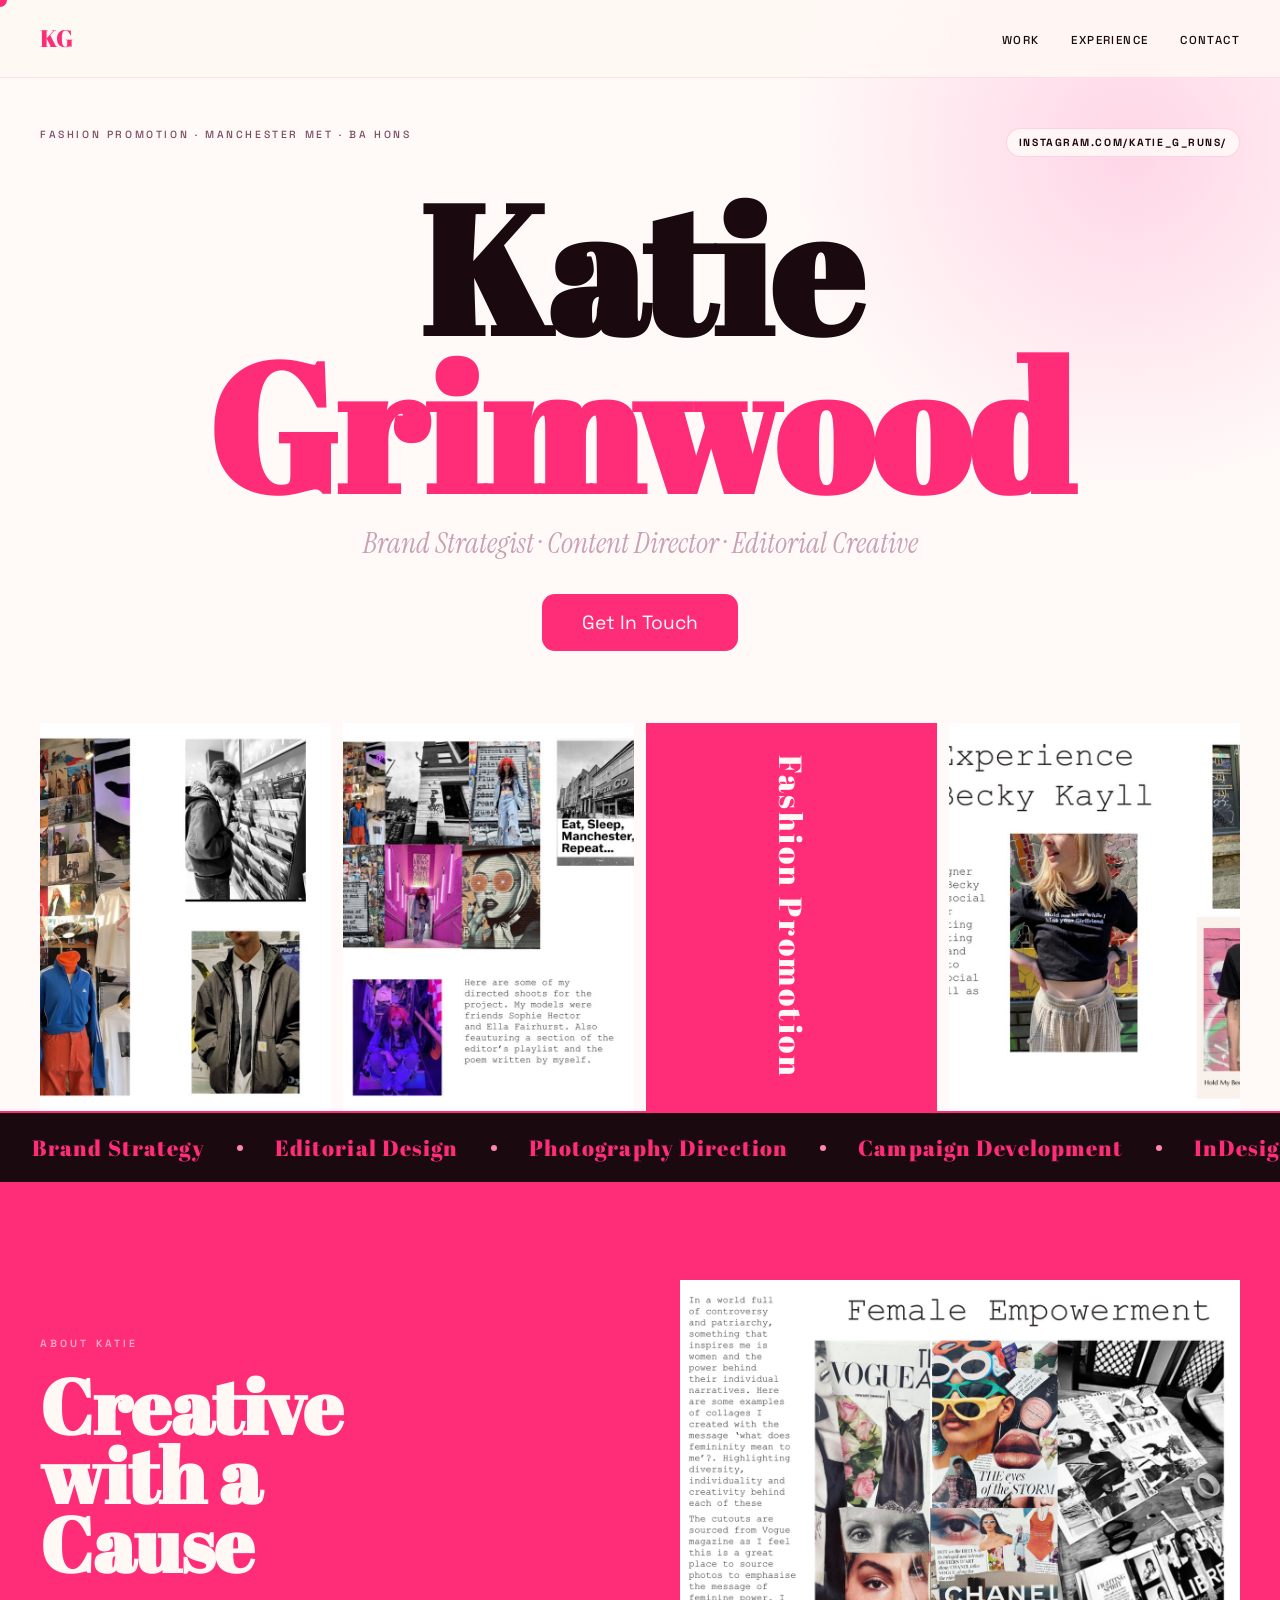
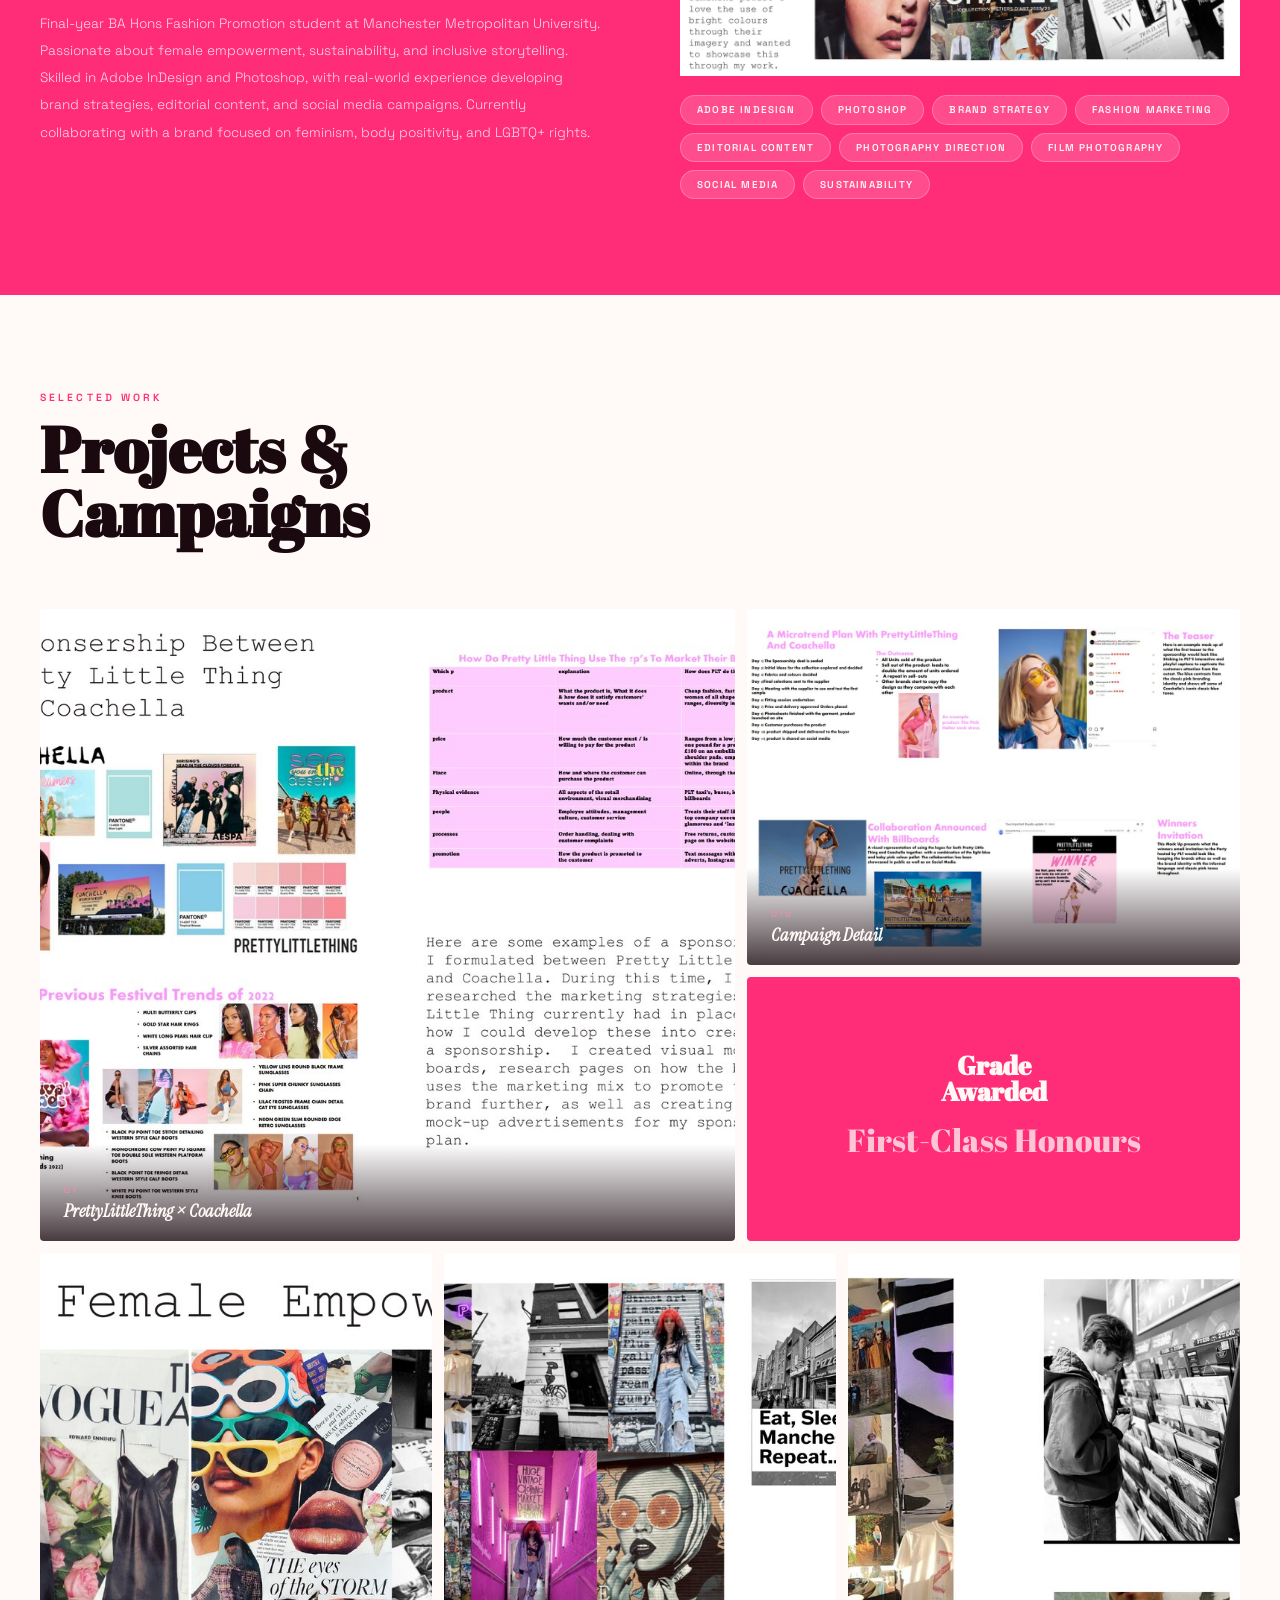
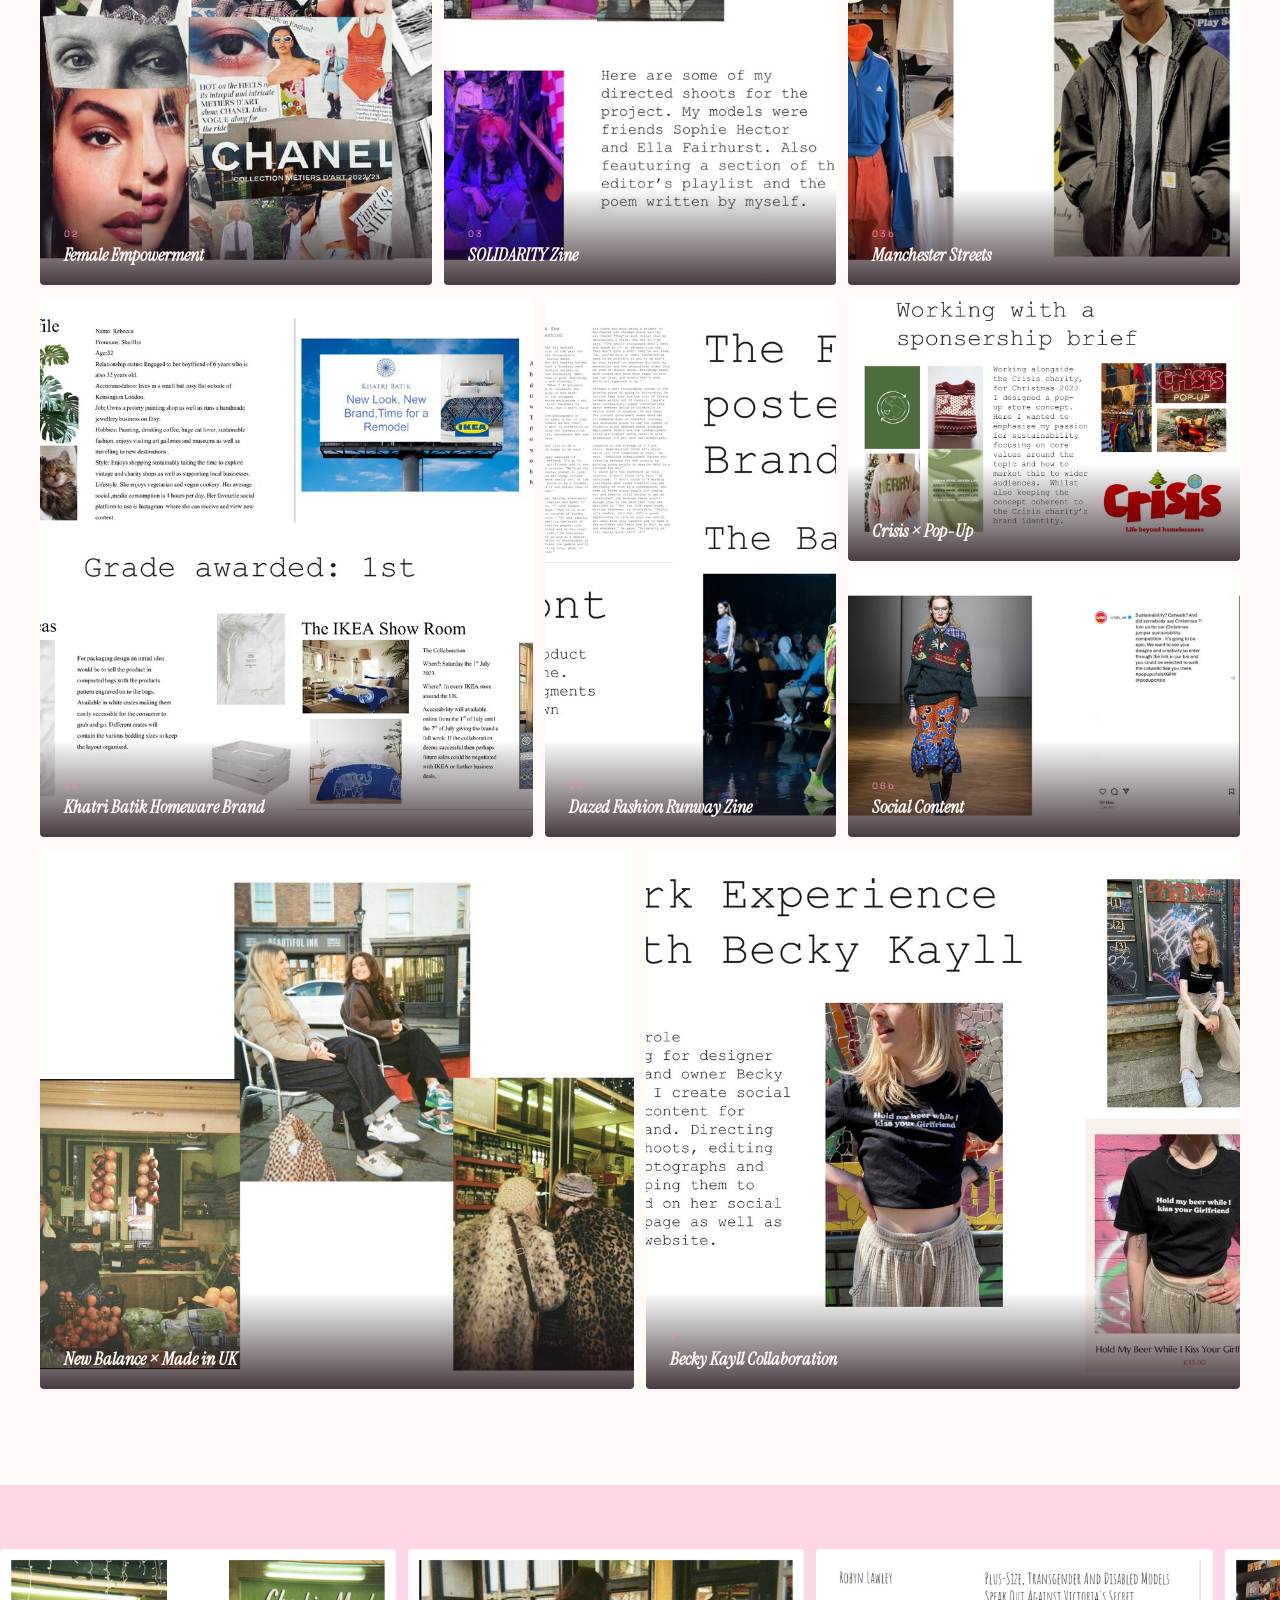
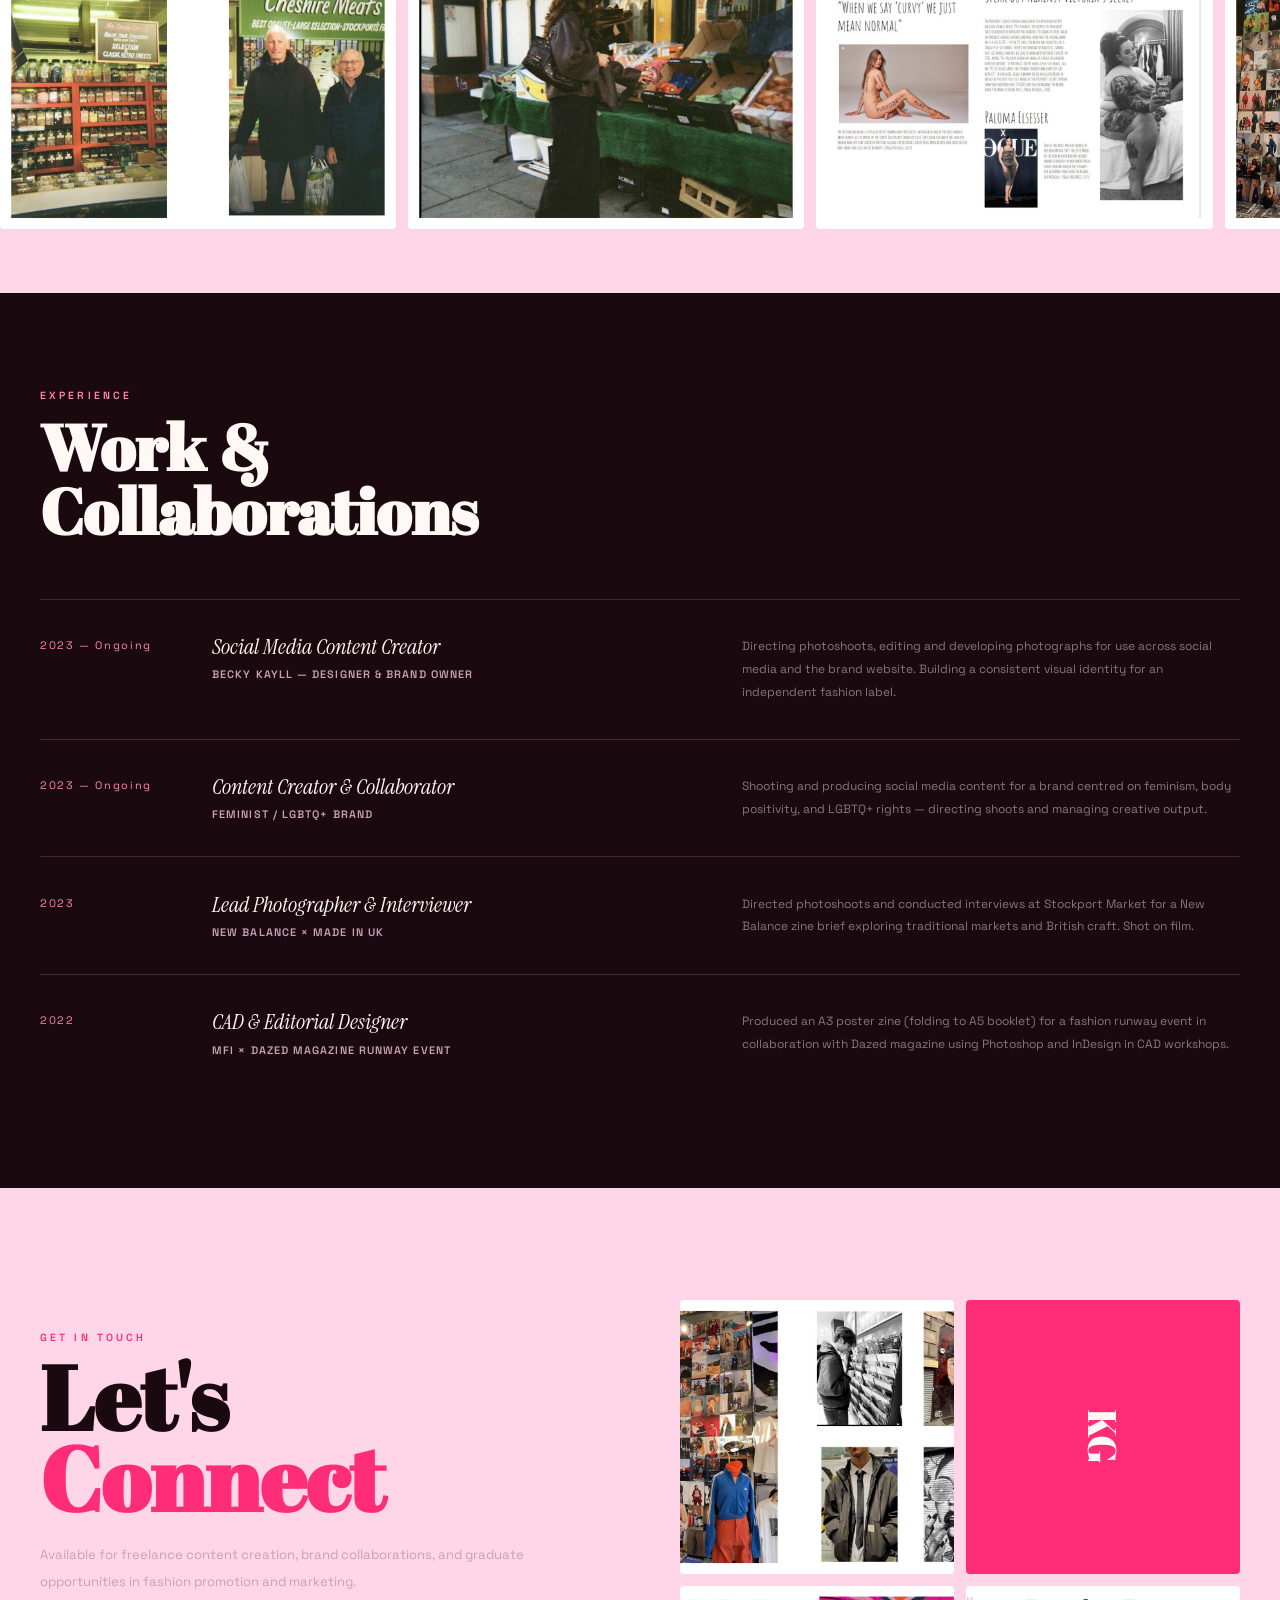
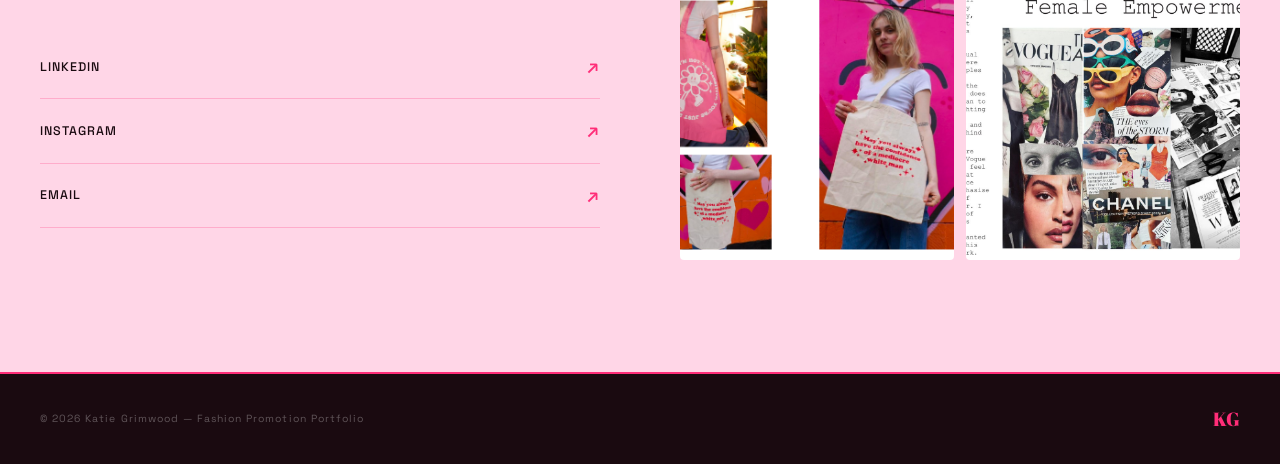
==== index.html @ 60fabbcd "Add files via upload" ====
<!DOCTYPE html>
<html lang="en">

<head>
  <meta charset="UTF-8" />
  <meta name="viewport" content="width=device-width, initial-scale=1.0" />
  <title>Katie Grimwood — Fashion Promotion</title>
  <link
    href="https://fonts.googleapis.com/css2?family=Abril+Fatface&family=Space+Grotesk:wght@300;400;500;600&family=Instrument+Serif:ital@0;1&display=swap"
    rel="stylesheet" />
  <link rel="stylesheet" href="style.css">
</head>

<body>
  <div id="cur"></div>

  <!-- NAV -->
  <nav>
    <a href="#" class="nav-logo">KG</a>
    <ul class="nav-links">
      <li><a href="#projects">Work</a></li>
      <li><a href="#experience">Experience</a></li>
      <li><a href="#contact">Contact</a></li>
    </ul>
  </nav>

  <!-- HERO -->
  <section class="hero">
    <div class="hero-top">
      <span class="hero-tag">Fashion Promotion · Manchester Met · BA Hons</span>
      <a href="https://www.instagram.com/katie_g_runs/" target="_blank" rel="noopener"
        class="hero-social">instagram.com/katie_g_runs/</a>
    </div>
    <div class="hero-center">
      <h1 class="hero-name">Katie<br><span>Grimwood</span></h1>
      <p class="hero-subtitle">Brand Strategist · Content Director · Editorial Creative</p>
      <a href="#contact" class="button-link">Get In Touch</a>
    </div>
    <div class="hero-img-strip">
      <div class="strip-img">
        <img src="images/img1.jpeg" alt="Editorial fashion collage from Katie Grimwood's portfolio">
      </div>
      <div class="strip-img">
        <img src="images/img2.jpeg" alt="Fashion promotion campaign visual by Katie Grimwood">
      </div>
      <div class="strip-img accent">
        <span>Fashion Promotion</span>
      </div>
      <div class="strip-img">
        <img src="images/img3.jpeg" alt="Styled fashion promotion portfolio image">
      </div>
    </div>
  </section>

  <!-- MARQUEE -->
  <div class="marquee-wrap">
    <div class="marquee-track">
      <div class="marquee-item"><span>Brand Strategy</span><span class="marquee-dot"></span><span>Editorial
          Design</span><span class="marquee-dot"></span><span>Photography Direction</span><span
          class="marquee-dot"></span><span>Campaign Development</span><span class="marquee-dot"></span><span>InDesign ·
          Photoshop</span><span class="marquee-dot"></span><span>Sustainability</span><span class="marquee-dot"></span>
      </div>
      <div class="marquee-item"><span>Brand Strategy</span><span class="marquee-dot"></span><span>Editorial
          Design</span><span class="marquee-dot"></span><span>Photography Direction</span><span
          class="marquee-dot"></span><span>Campaign Development</span><span class="marquee-dot"></span><span>InDesign ·
          Photoshop</span><span class="marquee-dot"></span><span>Sustainability</span><span class="marquee-dot"></span>
      </div>
      <div class="marquee-item"><span>Brand Strategy</span><span class="marquee-dot"></span><span>Editorial
          Design</span><span class="marquee-dot"></span><span>Photography Direction</span><span
          class="marquee-dot"></span><span>Campaign Development</span><span class="marquee-dot"></span><span>InDesign ·
          Photoshop</span><span class="marquee-dot"></span><span>Sustainability</span><span class="marquee-dot"></span>
      </div>
      <div class="marquee-item"><span>Brand Strategy</span><span class="marquee-dot"></span><span>Editorial
          Design</span><span class="marquee-dot"></span><span>Photography Direction</span><span
          class="marquee-dot"></span><span>Campaign Development</span><span class="marquee-dot"></span><span>InDesign ·
          Photoshop</span><span class="marquee-dot"></span><span>Sustainability</span><span class="marquee-dot"></span>
      </div>
    </div>
  </div>

  <!-- ABOUT -->
  <section class="about" id="about">
    <div class="about-left">
      <p class="eyebrow reveal">About Katie</p>
      <h2 class="reveal reveal-d1">Creative<br>with a<br>Cause</h2>
      <p class="reveal reveal-d2">
        Final-year BA Hons Fashion Promotion student at Manchester Metropolitan University. Passionate about female
        empowerment, sustainability, and inclusive storytelling. Skilled in Adobe InDesign and Photoshop, with
        real-world experience developing brand strategies, editorial content, and social media campaigns. Currently
        collaborating with a brand focused on feminism, body positivity, and LGBTQ+ rights.
      </p>
    </div>
    <div class="about-right reveal reveal-d2">
      <div class="about-img-stack">
        <img src="images/img4.jpeg" alt="Katie Grimwood fashion promotion portfolio work" loading="lazy">
      </div>
      <div class="skills">
        <span class="skill">Adobe InDesign</span>
        <span class="skill">Photoshop</span>
        <span class="skill">Brand Strategy</span>
        <span class="skill">Fashion Marketing</span>
        <span class="skill">Editorial Content</span>
        <span class="skill">Photography Direction</span>
        <span class="skill">Film Photography</span>
        <span class="skill">Social Media</span>
        <span class="skill">Sustainability</span>
      </div>
    </div>
  </section>

  <!-- PROJECTS -->
  <section class="projects" id="projects">
    <div class="projects-header reveal">
      <div>
        <p class="section-eyebrow">Selected Work</p>
        <h2 class="section-title">Projects &<br>Campaigns</h2>
      </div>
    </div>

    <div class="proj-grid">

      <!-- 1 large: PLT x Coachella -->
      <div class="proj g1 reveal" tabindex="0">
        <img src="images/img5.jpeg" alt="PrettyLittleThing x Coachella campaign strategy board" loading="lazy">
        <div class="proj-label">
          <p class="proj-num">01</p>
          <h3 class="proj-name">PrettyLittleThing × Coachella</h3>
        </div>
        <div class="proj-overlay">
          <p class="proj-num">01 / 06</p>
          <h3 class="proj-name">PrettyLittleThing × Coachella</h3>
          <p class="proj-detail">Full sponsorship strategy — 7P marketing framework, microtrend plan, billboard
            mock-ups, social teasers, and a winner's email invitation. Research-led campaign development.</p>
          <span class="proj-badge">Brand Strategy</span>
        </div>
      </div>

      <!-- 2: PLT microtrend detail -->
      <div class="proj g2 reveal reveal-d1" tabindex="0">
        <img src="images/img6.jpeg" alt="PrettyLittleThing campaign detail mockup" loading="lazy">
        <div class="proj-label">
          <p class="proj-num">01b</p>
          <h3 class="proj-name">Campaign Detail</h3>
        </div>
        <div class="proj-overlay">
          <p class="proj-detail">Microtrend plan, collaboration billboard mockup, and winners invitation email design.
          </p>
        </div>
      </div>

      <!-- 3: solid pink label -->
      <div class="proj g3 solid solid-hot">
        <div class="proj-solid-text">
          <h3>Grade<br>Awarded</h3>
          <p>
            First-Class Honours</p>
        </div>
      </div>

      <!-- 4: Female empowerment -->
      <div class="proj g4 reveal reveal-d1" tabindex="0">
        <img src="images/img7.jpeg" alt="Female empowerment editorial collage work" loading="lazy">
        <div class="proj-label">
          <p class="proj-num">02</p>
          <h3 class="proj-name">Female Empowerment</h3>
        </div>
        <div class="proj-overlay">
          <p class="proj-num">02 / 06</p>
          <h3 class="proj-name">Female Empowerment Collages</h3>
          <p class="proj-detail">Self-directed collage series: "What does femininity mean to me?" Sourced from Vogue,
            celebrating diversity, individuality and feminine power.</p>
          <span class="proj-badge">Editorial Art</span>
        </div>
      </div>

      <!-- 5: Solidarity zine shoot -->
      <div class="proj g5 reveal reveal-d2" tabindex="0">
        <img src="images/img8.jpeg" alt="SOLIDARITY zine editorial shoot image" loading="lazy">
        <div class="proj-label">
          <p class="proj-num">03</p>
          <h3 class="proj-name">SOLIDARITY Zine</h3>
        </div>
        <div class="proj-overlay">
          <p class="proj-num">03 / 06</p>
          <h3 class="proj-name">SOLIDARITY Publication</h3>
          <p class="proj-detail">Editorial publication on how Gen Z & Gen X fashion influences music. Directed
            photoshoots, wrote poetry, designed playlists. Showcased at UNITOM.</p>
          <span class="proj-badge">Editorial · InDesign</span>
        </div>
      </div>

      <!-- 6: Manchester street -->
      <div class="proj g6 reveal reveal-d3" tabindex="0">
        <img src="images/img9.jpeg" alt="Manchester street photography for SOLIDARITY publication" loading="lazy">
        <div class="proj-label">
          <p class="proj-num">03b</p>
          <h3 class="proj-name">Manchester Streets</h3>
        </div>
        <div class="proj-overlay">
          <p class="proj-detail">Street photography and editorial imagery captured for the SOLIDARITY publication,
            documenting Manchester's music and fashion culture.</p>
        </div>
      </div>

      <!-- 7: Khatri Batik -->
      <div class="proj g7 reveal" tabindex="0">
        <img src="images/img10.jpeg" alt="Khatri Batik homeware brand identity project" loading="lazy">
        <div class="proj-label">
          <p class="proj-num">04</p>
          <h3 class="proj-name">Khatri Batik Homeware Brand</h3>
        </div>
        <div class="proj-overlay">
          <p class="proj-num">04 / 06</p>
          <h3 class="proj-name">Khatri Batik Homeware Brand</h3>
          <p class="proj-detail">End-to-end artisan brand — cultural research, competitor analysis, Pantone palettes,
            IKEA collaboration mockup and consumer profile. Awarded a First.</p>
          <span class="proj-badge">Branding · 1st Class</span>
        </div>
      </div>

      <!-- 8: Dazed zine -->
      <div class="proj g8 reveal reveal-d1" tabindex="0">
        <img src="images/img11.jpeg" alt="Dazed fashion runway poster zine design" loading="lazy">
        <div class="proj-label">
          <p class="proj-num">05</p>
          <h3 class="proj-name">Dazed Fashion Runway Zine</h3>
        </div>
        <div class="proj-overlay">
          <p class="proj-num">05 / 06</p>
          <h3 class="proj-name">MFI × Dazed Runway Zine</h3>
          <p class="proj-detail">A3 poster zine (folding to A5) for a fashion runway event in collaboration with Dazed
            magazine, created in CAD workshops using Photoshop and InDesign.</p>
          <span class="proj-badge">Editorial Design</span>
        </div>
      </div>

      <!-- 9: Crisis popup -->
      <div class="proj g9 reveal reveal-d2" tabindex="0">
        <img src="images/img12.jpeg" alt="Crisis charity pop-up store campaign concept" loading="lazy">
        <div class="proj-label">
          <p class="proj-num">06</p>
          <h3 class="proj-name">Crisis × Pop-Up</h3>
        </div>
        <div class="proj-overlay">
          <p class="proj-num">06 / 06</p>
          <h3 class="proj-name">Crisis Charity Pop-Up Store</h3>
          <p class="proj-detail">Christmas 2023 sustainability-led pop-up concept for Crisis charity. Mock Instagram
            content, recycled product designs, brand-coherent visual language.</p>
          <span class="proj-badge">Sponsorship Brief</span>
        </div>
      </div>

      <!-- 10: Crisis instagram -->
      <div class="proj g10 reveal reveal-d3" tabindex="0">
        <img src="images/img13.jpeg" alt="Crisis charity social content mockup" loading="lazy">
        <div class="proj-label">
          <p class="proj-num">06b</p>
          <h3 class="proj-name">Social Content</h3>
        </div>
        <div class="proj-overlay">
          <p class="proj-detail">Mock Instagram campaign posts created for the Crisis × Pop-Up sponsorship brief,
            maintaining the charity's bold brand identity.</p>
        </div>
      </div>

      <!-- 11: New Balance -->
      <div class="proj g11 reveal" tabindex="0">
        <img src="images/img14.jpeg" alt="New Balance Made in UK zine project" loading="lazy">
        <div class="proj-label">
          <p class="proj-num">+</p>
          <h3 class="proj-name">New Balance × Made in UK</h3>
        </div>
        <div class="proj-overlay">
          <h3 class="proj-name">New Balance × Made in UK</h3>
          <p class="proj-detail">Group project poster zine for New Balance's 'Made in UK' concept. Directed interviews
            and photoshoots at Stockport Market; developed on film camera. A5-to-A2 fold-out zine.</p>
          <span class="proj-badge">Photography · Zine</span>
        </div>
      </div>

      <!-- 12: Becky Kayll -->
      <div class="proj g12 reveal reveal-d1" tabindex="0">
        <img src="images/img15.jpeg" alt="Becky Kayll collaboration content work" loading="lazy">
        <div class="proj-label">
          <p class="proj-num">+</p>
          <h3 class="proj-name">Becky Kayll Collaboration</h3>
        </div>
        <div class="proj-overlay">
          <h3 class="proj-name">Work Experience — Becky Kayll</h3>
          <p class="proj-detail">Directing photoshoots, editing photographs, and developing content for designer and
            brand owner Becky Kayll's social media and website.</p>
          <span class="proj-badge">Live Client Work</span>
        </div>
      </div>

    </div>
  </section>

  <!-- GALLERY STRIP -->
  <div class="gallery-strip">
    <div class="gallery-strip-inner">
      <img src="images/img-strip-1.jpeg" alt="Fashion portfolio gallery image" loading="lazy">
      <img src="images/img-strip-2.jpeg" alt="Editorial fashion gallery image" loading="lazy">
      <img src="images/img-strip-3.jpeg" alt="Campaign development gallery image" loading="lazy">
      <img src="images/img1.jpeg" alt="Katie Grimwood portfolio gallery image" loading="lazy">
      <img src="images/img2.jpeg" alt="Fashion promotion gallery image" loading="lazy">
      <img src="images/img3.jpeg" alt="Styled campaign gallery image" loading="lazy">
      <!-- duplicate for seamless loop -->
      <img src="images/img-strip-1.jpeg" alt="" loading="lazy">
      <img src="images/img-strip-2.jpeg" alt="" loading="lazy">
      <img src="images/img-strip-3.jpeg" alt="" loading="lazy">
      <img src="images/img1.jpeg" alt="" loading="lazy">
      <img src="images/img2.jpeg" alt="" loading="lazy">
      <img src="images/img3.jpeg" alt="" loading="lazy">
    </div>
  </div>

  <!-- EXPERIENCE -->
  <section class="experience" id="experience">
    <p class="section-eyebrow reveal">Experience</p>
    <h2 class="section-title reveal reveal-d1">Work &<br>Collaborations</h2>
    <div class="exp-list">
      <div class="exp-row reveal reveal-d1">
        <span class="exp-year">2023 — Ongoing</span>
        <div>
          <p class="exp-role">Social Media Content Creator</p>
          <p class="exp-co">Becky Kayll — Designer & Brand Owner</p>
        </div>
        <p class="exp-desc">Directing photoshoots, editing and developing photographs for use across social media and
          the brand website. Building a consistent visual identity for an independent fashion label.</p>
      </div>
      <div class="exp-row reveal reveal-d2">
        <span class="exp-year">2023 — Ongoing</span>
        <div>
          <p class="exp-role">Content Creator & Collaborator</p>
          <p class="exp-co">Feminist / LGBTQ+ Brand</p>
        </div>
        <p class="exp-desc">Shooting and producing social media content for a brand centred on feminism, body
          positivity, and LGBTQ+ rights — directing shoots and managing creative output.</p>
      </div>
      <div class="exp-row reveal reveal-d1">
        <span class="exp-year">2023</span>
        <div>
          <p class="exp-role">Lead Photographer & Interviewer</p>
          <p class="exp-co">New Balance × Made in UK</p>
        </div>
        <p class="exp-desc">Directed photoshoots and conducted interviews at Stockport Market for a New Balance zine
          brief exploring traditional markets and British craft. Shot on film.</p>
      </div>
      <div class="exp-row reveal reveal-d2">
        <span class="exp-year">2022</span>
        <div>
          <p class="exp-role">CAD & Editorial Designer</p>
          <p class="exp-co">MFI × Dazed Magazine Runway Event</p>
        </div>
        <p class="exp-desc">Produced an A3 poster zine (folding to A5 booklet) for a fashion runway event in
          collaboration with Dazed magazine using Photoshop and InDesign in CAD workshops.</p>
      </div>
    </div>
  </section>

  <!-- CONTACT -->
  <section class="contact" id="contact">
    <div>
      <p class="section-eyebrow reveal">Get In Touch</p>
      <h2 class="reveal reveal-d1">Let's<br><span>Connect</span></h2>
      <p class="contact-body reveal reveal-d2">Available for freelance content creation, brand collaborations, and
        graduate opportunities in fashion promotion and marketing.</p>
      <div class="contact-links reveal reveal-d3">
        <a href="https://www.linkedin.com/in/katie-grimwood-8b6847293/" target="_blank" rel="noopener" class="c-link">
          <span>LinkedIn</span><span class="c-link-arrow">↗</span>
        </a>
        <a href="https://www.instagram.com/katie_g_runs/" target="_blank" rel="noopener" class="c-link">
          <span>Instagram</span><span class="c-link-arrow">↗</span>
        </a>
        <a href="mailto:katieeliza9@gmail.com" class="c-link">
          <span>Email</span><span class="c-link-arrow">↗</span>
        </a>
      </div>
    </div>
    <div class="contact-right reveal reveal-d2">
      <div class="contact-img-collage">
        <img src="images/img1.jpeg" alt="Katie Grimwood portfolio contact collage image" loading="lazy">
        <div class="collage-accent">
          <span class="collage-accent-text">KG</span>
        </div>
        <img src="images/img16.png" alt="Katie Grimwood portfolio contact visual" loading="lazy">
        <img src="images/img4.jpeg" alt="Fashion promotion work by Katie Grimwood" loading="lazy">
      </div>
    </div>
  </section>

  <footer>
    <p class="f-copy">© 2026 Katie Grimwood — Fashion Promotion Portfolio</p>
    <p class="f-logo">KG</p>
  </footer>

  <script>
    // Cursor
    const cur = document.getElementById('cur');
    document.addEventListener('mousemove', e => {
      cur.style.left = e.clientX + 'px';
      cur.style.top = e.clientY + 'px';
    });
    document.querySelectorAll('a, .proj, .skill').forEach(el => {
      el.addEventListener('mouseenter', () => cur.classList.add('big'));
      el.addEventListener('mouseleave', () => cur.classList.remove('big'));
    });

    // Scroll reveal
    const obs = new IntersectionObserver(entries => {
      entries.forEach(e => { if (e.isIntersecting) { e.target.classList.add('in'); obs.unobserve(e.target); } });
    }, { threshold: 0.1 });
    document.querySelectorAll('.reveal').forEach(el => obs.observe(el));
  </script>
</body>

</html>
---- style.css ----
*,*::before,*::after{box-sizing:border-box;margin:0;padding:0;}

    :root {
      --hot: #FF2D78;
      --bubblegum: #FF85B3;
      --pale: #FFD6E7;
      --lilac: #E8C2FF;
      --cream: #FFF8F4;
      --ink: #1A0A10;
      --warm-white: #FFFAF8;
      --muted: #C9A0B4;
    }

    button,
    .button-link {
      display: inline-flex;
      align-items: center;
      justify-content: center;
      background-color: var(--hot);
      color: var(--warm-white);
      padding: 1rem 2.5rem;
      margin: 2rem;
      font-family: 'Space Grotesk', sans-serif;
      font-size: 1.2rem;
      border-radius: 0.8rem;
      border: 0;
      text-decoration: none;
      cursor: pointer;
      transition: transform .2s ease, background .2s ease;
    }
    button:hover,
    .button-link:hover { transform: translateY(-2px); }
    a:focus-visible,
    button:focus-visible,
    .proj:focus-visible {
      outline: 2px solid var(--hot);
      outline-offset: 4px;
    }

    html { scroll-behavior: smooth; }

    body {
      background: var(--cream);
      color: var(--ink);
      font-family: 'Space Grotesk', sans-serif;
      overflow-x: hidden;
      cursor: none;
    }

    /* cursor */
    #cur {
      width: 14px; height: 14px;
      background: var(--hot);
      border-radius: 50%;
      position: fixed; top:0; left:0;
      pointer-events: none;
      z-index: 9999;
      transform: translate(-50%,-50%);
      transition: width .25s, height .25s, background .25s;
      mix-blend-mode: multiply;
    }
    #cur.big { width: 48px; height: 48px; background: var(--bubblegum); }

    /* ── NAV ── */
    nav {
      position: fixed; top:0; left:0; right:0; z-index:200;
      display: flex; justify-content: space-between; align-items: center;
      padding: 1.4rem 2.5rem;
      background: rgba(255,248,244,0.85);
      backdrop-filter: blur(12px);
      border-bottom: 1px solid rgba(255,45,120,0.12);
    }
    .nav-logo {
      font-family: 'Abril Fatface', serif;
      font-size: 1.5rem;
      color: var(--hot);
      text-decoration: none;
      letter-spacing: 0.02em;
    }
    .nav-links { display:flex; gap:2rem; list-style:none; }
    .nav-links a {
      font-size: 0.72rem;
      font-weight: 500;
      letter-spacing: 0.12em;
      text-transform: uppercase;
      color: var(--ink);
      text-decoration: none;
      transition: color .2s;
    }
    .nav-links a:hover { color: var(--hot); }

    /* ── HERO ── */
    .hero {
      min-height: 100vh;
      padding-top: 5rem;
      display: grid;
      grid-template-rows: auto 1fr;
      background: var(--warm-white);
      position: relative;
      overflow: hidden;
    }
    .hero::before {
      content:'';
      position: absolute;
      top: -200px; right: -200px;
      width: 700px; height: 700px;
      border-radius: 50%;
      background: radial-gradient(circle, var(--pale) 0%, transparent 70%);
      pointer-events: none;
    }
    .hero-top {
      padding: 3rem 2.5rem 0;
      display: flex; justify-content: space-between; align-items: flex-start;
      position: relative;
      z-index: 3;
    }
    .hero-tag {
      font-size: 0.65rem;
      font-weight: 500;
      letter-spacing: 0.25em;
      text-transform: uppercase;
      color: #7b4b63;
    }
    .hero-social {
      font-size: 0.65rem;
      font-weight: 700;
      letter-spacing: 0.15em;
      text-transform: uppercase;
      color: var(--ink);
      text-decoration: none;
      background: rgba(255,250,248,0.82);
      border: 1px solid rgba(255,45,120,0.18);
      border-radius: 999px;
      padding: 0.45rem 0.75rem;
      backdrop-filter: blur(10px);
    }
    .hero-center {
      display: flex; flex-direction: column; align-items: center;
      justify-content: center;
      text-align: center;
      padding: 2rem 2rem 0;
      position: relative; z-index: 2;
    }
    .hero-name {
      font-family: 'Abril Fatface', serif;
      font-size: clamp(5rem, 14vw, 13rem);
      line-height: 0.88;
      color: var(--ink);
      animation: fadeDown .9s ease forwards;
    }
    .hero-name span { color: var(--hot); }
    .hero-subtitle {
      font-family: 'Instrument Serif', serif;
      font-style: italic;
      font-size: clamp(1.1rem, 2.5vw, 1.8rem);
      color: var(--muted);
      margin-top: 1.2rem;
      animation: fadeDown .9s .15s ease both;
    }
    .hero-img-strip {
      display: grid;
      grid-template-columns: repeat(4, 1fr);
      gap: 0.75rem;
      padding: 2.5rem 2.5rem 0;
      animation: fadeUp .9s .3s ease both;
    }
    .hero-img-strip .strip-img {
      aspect-ratio: 3/4;
      overflow: hidden;
      position: relative;
    }
    .hero-img-strip .strip-img img {
      width: 100%; height: 100%;
      object-fit: cover;
      transition: transform .6s ease;
    }
    .hero-img-strip .strip-img:hover img { transform: scale(1.06); }
    .strip-img.accent {
      background: var(--hot);
      display: flex; align-items: center; justify-content: center;
    }
    .strip-img.accent span {
      font-family: 'Abril Fatface', serif;
      font-size: 2rem;
      color: var(--cream);
      writing-mode: vertical-rl;
      text-orientation: mixed;
      letter-spacing: 0.08em;
    }
    .strip-img.pale-accent { background: var(--pale); }
    .strip-img.lilac-accent { background: var(--lilac); }

    /* ── ABOUT ── */
    .about {
      background: var(--hot);
      padding: 6rem 2.5rem;
      display: grid;
      grid-template-columns: 1fr 1fr;
      gap: 5rem;
      align-items: center;
    }
    .about-left .eyebrow {
      font-size: 0.65rem;
      font-weight: 600;
      letter-spacing: 0.3em;
      text-transform: uppercase;
      color: rgba(255,255,255,0.6);
      margin-bottom: 1rem;
    }
    .about-left h2 {
      font-family: 'Abril Fatface', serif;
      font-size: clamp(3rem, 6vw, 5.5rem);
      line-height: 0.9;
      color: var(--cream);
      margin-bottom: 2rem;
    }
    .about-left p {
      font-size: 0.85rem;
      line-height: 2;
      color: rgba(255,255,255,0.82);
      font-weight: 300;
    }
    .about-right {
      display: flex; flex-direction: column; gap: 1.2rem;
    }
    .about-img-stack {
      display: grid;
      grid-template-columns: 1fr;
      gap: 0.6rem;
    }
    .about-img-stack img {
      width: 100%;
      object-fit: cover;
      filter: saturate(0.9);
    }
    .skills {
      display: flex; flex-wrap: wrap; gap: 0.5rem;
    }
    .skill {
      font-size: 0.62rem;
      font-weight: 600;
      letter-spacing: 0.12em;
      text-transform: uppercase;
      padding: 0.45rem 1rem;
      background: rgba(255,255,255,0.15);
      color: var(--cream);
      border: 1px solid rgba(255,255,255,0.25);
      border-radius: 100px;
      transition: background .2s;
    }
    .skill:hover { background: rgba(255,255,255,0.3); }

    /* ── MARQUEE ── */
    .marquee-wrap {
      background: var(--ink);
      overflow: hidden;
      padding: 1.2rem 0;
      border-top: 2px solid var(--hot);
      border-bottom: 2px solid var(--hot);
    }
    .marquee-track {
      display: flex;
      white-space: nowrap;
      animation: marquee 18s linear infinite;
      gap: 0;
    }
    .marquee-item {
      display: inline-flex;
      align-items: center;
      gap: 2rem;
      padding: 0 2rem;
      font-family: 'Abril Fatface', serif;
      font-size: 1.4rem;
      color: var(--hot);
      letter-spacing: 0.05em;
    }
    .marquee-dot {
      width: 6px; height: 6px;
      border-radius: 50%;
      background: var(--bubblegum);
      flex-shrink: 0;
    }
    @keyframes marquee {
      from { transform: translateX(0); }
      to { transform: translateX(-50%); }
    }

    /* ── PROJECTS ── */
    .projects {
      padding: 6rem 2.5rem;
      background: var(--warm-white);
    }
    .projects-header {
      display: flex; justify-content: space-between; align-items: flex-end;
      margin-bottom: 4rem;
    }
    .section-eyebrow {
      font-size: 0.65rem;
      font-weight: 600;
      letter-spacing: 0.3em;
      text-transform: uppercase;
      color: var(--hot);
      margin-bottom: 0.8rem;
    }
    .section-title {
      font-family: 'Abril Fatface', serif;
      font-size: clamp(2.5rem, 5vw, 4rem);
      line-height: 1;
      color: var(--ink);
    }

    /* Masonry-ish grid */
    .proj-grid {
      display: grid;
      grid-template-columns: repeat(12, 1fr);
      grid-auto-rows: 80px;
      gap: 0.75rem;
    }

    .proj {
      position: relative;
      overflow: hidden;
      border-radius: 4px;
    }
    .proj img {
      width: 100%; height: 100%;
      object-fit: cover;
      transition: transform .7s cubic-bezier(.25,.46,.45,.94);
      display: block;
    }
    .proj:hover img { transform: scale(1.07); }
    .proj-overlay {
      position: absolute; inset: 0;
      background: linear-gradient(to top, rgba(26,10,16,0.92) 0%, rgba(26,10,16,0.15) 55%, transparent 100%);
      opacity: 0;
      transition: opacity .35s ease;
      display: flex; flex-direction: column; justify-content: flex-end;
      padding: 1.8rem;
    }
    .proj:hover .proj-overlay,
    .proj:focus-visible .proj-overlay { opacity: 1; }
    .proj-label {
      position: absolute; bottom: 0; left: 0; right: 0;
      padding: 2.5rem 1.5rem 1.2rem;
      background: linear-gradient(to top, rgba(26,10,16,0.8), transparent);
    }
    .proj-num {
      font-size: 0.58rem;
      letter-spacing: 0.2em;
      color: var(--bubblegum);
      margin-bottom: 0.3rem;
    }
    .proj-name {
      font-family: 'Instrument Serif', serif;
      font-size: 1.1rem;
      font-style: italic;
      color: var(--cream);
      line-height: 1.2;
    }
    .proj-detail {
      font-size: 0.68rem;
      color: rgba(255,214,231,0.8);
      line-height: 1.7;
      margin-top: 0.5rem;
    }
    .proj-badge {
      display: inline-block;
      margin-top: 0.8rem;
      font-size: 0.58rem;
      font-weight: 600;
      letter-spacing: 0.12em;
      text-transform: uppercase;
      padding: 0.3rem 0.8rem;
      background: var(--hot);
      color: var(--cream);
      border-radius: 100px;
    }
    /* solid-colour panels */
    .proj.solid { cursor: none; }
    .proj.solid-hot { background: var(--hot); }
    .proj.solid-pale { background: var(--pale); }
    .proj.solid-lilac { background: var(--lilac); }
    .proj.solid-ink { background: var(--ink); }
    .proj-solid-text {
      position: absolute; inset: 0;
      display: flex; flex-direction: column;
      align-items: center; justify-content: center;
      text-align: center; padding: 1.5rem;
    }
    .proj-solid-text h3 {
      font-family: 'Abril Fatface', serif;
      font-size: clamp(1.2rem, 2vw, 2rem);
      line-height: 1;
      color: var(--cream);
    }
    .proj-solid-text p {
      font-family: 'Abril Fatface', serif;
      font-size: clamp(1.45rem, 3vw, 2rem);
      margin-top: 0.6rem;
      line-height: 1.6;
      opacity: 0.75;
      color: var(--cream);
    }

    /* grid positions */
    .g1  { grid-column: 1/8;  grid-row: 1/8; }
    .g2  { grid-column: 8/13; grid-row: 1/5; }
    .g3  { grid-column: 8/13; grid-row: 5/8; }
    .g4  { grid-column: 1/5;  grid-row: 8/15; }
    .g5  { grid-column: 5/9;  grid-row: 8/15; }
    .g6  { grid-column: 9/13; grid-row: 8/15; }
    .g7  { grid-column: 1/6;  grid-row: 15/21; }
    .g8  { grid-column: 6/9;  grid-row: 15/21; }
    .g9  { grid-column: 9/13; grid-row: 15/18; }
    .g10 { grid-column: 9/13; grid-row: 18/21; }
    .g11 { grid-column: 1/7;  grid-row: 21/27; }
    .g12 { grid-column: 7/13; grid-row: 21/27; }

    /* ── GALLERY STRIP ── */
    .gallery-strip {
      background: var(--pale);
      padding: 4rem 0;
      overflow: hidden;
    }
    .gallery-strip-inner {
      display: flex;
      gap: 0.75rem;
      animation: slideLeft 30s linear infinite;
      width: max-content;
    }
    .gallery-strip-inner img {
      height: 280px;
      width: auto;
      object-fit: cover;
      flex-shrink: 0;
      border-radius: 4px;
    }
    @keyframes slideLeft {
      from { transform: translateX(0); }
      to { transform: translateX(-50%); }
    }

    /* ── EXPERIENCE ── */
    .experience {
      padding: 6rem 2.5rem;
      background: var(--ink);
    }
    .experience .section-title { color: var(--cream); }
    .experience .section-eyebrow { color: var(--bubblegum); }
    .exp-list {
      margin-top: 3.5rem;
      display: flex; flex-direction: column;
    }
    .exp-row {
      display: grid;
      grid-template-columns: 140px 1fr 1fr;
      gap: 2rem;
      padding: 2.2rem 0;
      border-top: 1px solid rgba(255,133,179,0.2);
      align-items: start;
      transition: background .2s;
    }
    .exp-row:hover { background: rgba(255,45,120,0.05); padding-left: 1rem; padding-right: 1rem; }
    .exp-year {
      font-size: 0.68rem;
      letter-spacing: 0.15em;
      color: var(--bubblegum);
      padding-top: 0.2rem;
    }
    .exp-role {
      font-family: 'Instrument Serif', serif;
      font-style: italic;
      font-size: 1.35rem;
      color: var(--cream);
      line-height: 1.2;
    }
    .exp-co {
      font-size: 0.68rem;
      font-weight: 600;
      letter-spacing: 0.1em;
      text-transform: uppercase;
      color: var(--muted);
      margin-top: 0.4rem;
    }
    .exp-desc {
      font-size: 0.75rem;
      line-height: 1.9;
      color: rgba(255,255,255,0.45);
    }

    /* ── CONTACT ── */
    .contact {
      padding: 7rem 2.5rem;
      background: var(--pale);
      display: grid;
      grid-template-columns: 1fr 1fr;
      gap: 5rem;
      align-items: center;
    }
    .contact h2 {
      font-family: 'Abril Fatface', serif;
      font-size: clamp(3rem, 7vw, 6rem);
      line-height: 0.9;
      color: var(--ink);
      margin-bottom: 1.5rem;
    }
    .contact h2 span { color: var(--hot); }
    .contact-body {
      font-size: 0.82rem; line-height: 2;
      color: var(--muted); margin-bottom: 2.5rem;
    }
    .contact-links {
      display: flex; flex-direction: column; gap: 0;
    }
    .c-link {
      display: flex; align-items: center; justify-content: space-between;
      padding: 1.2rem 0;
      border-bottom: 1px solid rgba(255,45,120,0.25);
      text-decoration: none;
      color: var(--ink);
      font-size: 0.78rem;
      font-weight: 500;
      letter-spacing: 0.08em;
      text-transform: uppercase;
      transition: color .2s, padding-left .2s;
    }
    .c-link:hover { color: var(--hot); padding-left: 0.75rem; }
    .c-link-arrow { font-size: 1.2rem; color: var(--hot); }
    .contact-right {
      position: relative;
    }
    .contact-img-collage {
      display: grid;
      grid-template-columns: 1fr 1fr;
      grid-template-rows: 1fr 1fr;
      gap: 0.75rem;
      aspect-ratio: 1;
    }
    .contact-img-collage img {
      width: 100%; height: 100%;
      object-fit: cover;
      border-radius: 4px;
    }
    .contact-img-collage .collage-accent {
      background: var(--hot);
      border-radius: 4px;
      display: flex; align-items: center; justify-content: center;
    }
    .collage-accent-text {
      font-family: 'Abril Fatface', serif;
      font-size: 2.5rem;
      color: var(--cream);
      writing-mode: vertical-rl;
    }

    /* ── FOOTER ── */
    footer {
      background: var(--ink);
      padding: 2rem 2.5rem;
      display: flex; justify-content: space-between; align-items: center;
      border-top: 2px solid var(--hot);
    }
    .f-copy { font-size: 0.65rem; letter-spacing: 0.1em; color: rgba(255,255,255,0.3); }
    .f-logo {
      font-family: 'Abril Fatface', serif;
      font-size: 1.2rem; color: var(--hot);
    }

    /* ── ANIMATIONS ── */
    @keyframes fadeDown {
      from { opacity:0; transform: translateY(-20px); }
      to { opacity:1; transform: translateY(0); }
    }
    @keyframes fadeUp {
      from { opacity:0; transform: translateY(20px); }
      to { opacity:1; transform: translateY(0); }
    }
    .reveal { opacity:0; transform:translateY(28px); transition: opacity .7s ease, transform .7s ease; }
    .reveal.in { opacity:1; transform:translateY(0); }
    .reveal-d1 { transition-delay:.1s; }
    .reveal-d2 { transition-delay:.2s; }
    .reveal-d3 { transition-delay:.32s; }
    .reveal-d4 { transition-delay:.45s; }

    /* ── RESPONSIVE ── */
    @media(max-width:900px){
      nav { padding: 1.2rem 1.5rem; }
      .hero-img-strip { grid-template-columns: repeat(2,1fr); padding: 1.5rem 1.5rem 0; }
      .about { grid-template-columns:1fr; gap:3rem; padding:5rem 1.5rem; }
      .proj-grid { grid-template-columns:1fr 1fr; grid-auto-rows:60px; }
      .g1,.g2,.g3,.g4,.g5,.g6,.g7,.g8,.g9,.g10,.g11,.g12 { grid-column:span 2; grid-row:span 5; }
      .contact { grid-template-columns:1fr; padding:5rem 1.5rem; }
      .exp-row { grid-template-columns:1fr; gap:.75rem; }
      .projects { padding:5rem 1.5rem; }
    }

    @media(max-width:640px){
      body { cursor: auto; }
      #cur { display: none; }

      button,
      .button-link {
        width: min(100%, 18rem);
        margin: 1.25rem 0 0;
        padding: 0.9rem 1.5rem;
        font-size: 1rem;
        border: 0;
      }

      nav {
        padding: 0.95rem 1rem;
        align-items: center;
      }
      .nav-logo { font-size: 1.35rem; }
      .nav-links { gap: 0.8rem; }
      .nav-links a {
        font-size: 0.58rem;
        letter-spacing: 0.08em;
      }

      .hero {
        min-height: auto;
        padding-top: 4.2rem;
      }
      .hero::before {
        width: 360px;
        height: 360px;
        top: -130px;
        right: -170px;
      }
      .hero-top {
        padding: 1.5rem 1rem 0;
        flex-direction: column;
        gap: 0.65rem;
      }
      .hero-tag,
      .hero-social {
        font-size: 0.58rem;
        letter-spacing: 0.12em;
        line-height: 1.5;
      }
      .hero-social {
        align-self: flex-start;
        padding: 0.4rem 0.65rem;
      }
      .hero-center { padding: 3rem 1rem 0; }
      .hero-name {
        font-size: clamp(3.4rem, 20vw, 5rem);
        line-height: 0.92;
      }
      .hero-subtitle {
        max-width: 20rem;
        font-size: 1.08rem;
        line-height: 1.35;
      }
      .hero-img-strip {
        grid-template-columns: repeat(2, minmax(0, 1fr));
        gap: 0.5rem;
        padding: 2rem 1rem 0;
      }
      .strip-img.accent span {
        font-size: 1.25rem;
        letter-spacing: 0.04em;
      }

      .marquee-wrap { padding: 0.85rem 0; }
      .marquee-item {
        gap: 1rem;
        padding: 0 1rem;
        font-size: 1rem;
      }

      .about,
      .projects,
      .experience,
      .contact {
        padding: 4rem 1rem;
      }
      .about { gap: 2rem; }
      .about-left h2,
      .contact h2 {
        font-size: clamp(2.7rem, 16vw, 4rem);
      }
      .about-left p,
      .contact-body {
        font-size: 0.82rem;
        line-height: 1.8;
      }
      .skill {
        font-size: 0.56rem;
        padding: 0.42rem 0.7rem;
      }

      .projects-header { margin-bottom: 2rem; }
      .section-title { font-size: clamp(2.35rem, 13vw, 3.2rem); }
      .section-eyebrow {
        font-size: 0.58rem;
        letter-spacing: 0.22em;
      }
      .proj-grid {
        display: flex;
        flex-direction: column;
        gap: 0.85rem;
      }
      .proj {
        min-height: 360px;
        aspect-ratio: 4 / 5;
      }
      .proj.g2,
      .proj.g3,
      .proj.g9,
      .proj.g10 {
        min-height: 260px;
        aspect-ratio: 4 / 3;
      }
      .proj-overlay {
        opacity: 1;
        padding: 1.2rem;
        background: linear-gradient(to top, rgba(26,10,16,0.92) 0%, rgba(26,10,16,0.35) 58%, rgba(26,10,16,0.02) 100%);
      }
      .proj-label { display: none; }
      .proj-detail {
        font-size: 0.72rem;
        line-height: 1.55;
      }
      .proj-name { font-size: 1.22rem; }
      .proj-badge {
        align-self: flex-start;
        max-width: 100%;
        white-space: normal;
      }
      .proj-solid-text h3 { font-size: 1.25rem; }
      .proj-solid-text p { font-size: 1.45rem; }

      .gallery-strip { padding: 2.5rem 0; }
      .gallery-strip-inner img { height: 190px; }

      .exp-list { margin-top: 2rem; }
      .exp-row {
        padding: 1.6rem 0;
        gap: 0.55rem;
      }
      .exp-row:hover {
        padding-left: 0;
        padding-right: 0;
      }
      .exp-role { font-size: 1.2rem; }
      .exp-desc { line-height: 1.7; }

      .contact { gap: 2.25rem; }
      .contact-img-collage { gap: 0.5rem; }
      .c-link {
        font-size: 0.7rem;
        letter-spacing: 0.06em;
      }

      footer {
        padding: 1.5rem 1rem;
        flex-direction: column;
        gap: 0.75rem;
        text-align: center;
      }
      .f-copy { line-height: 1.6; }
    }
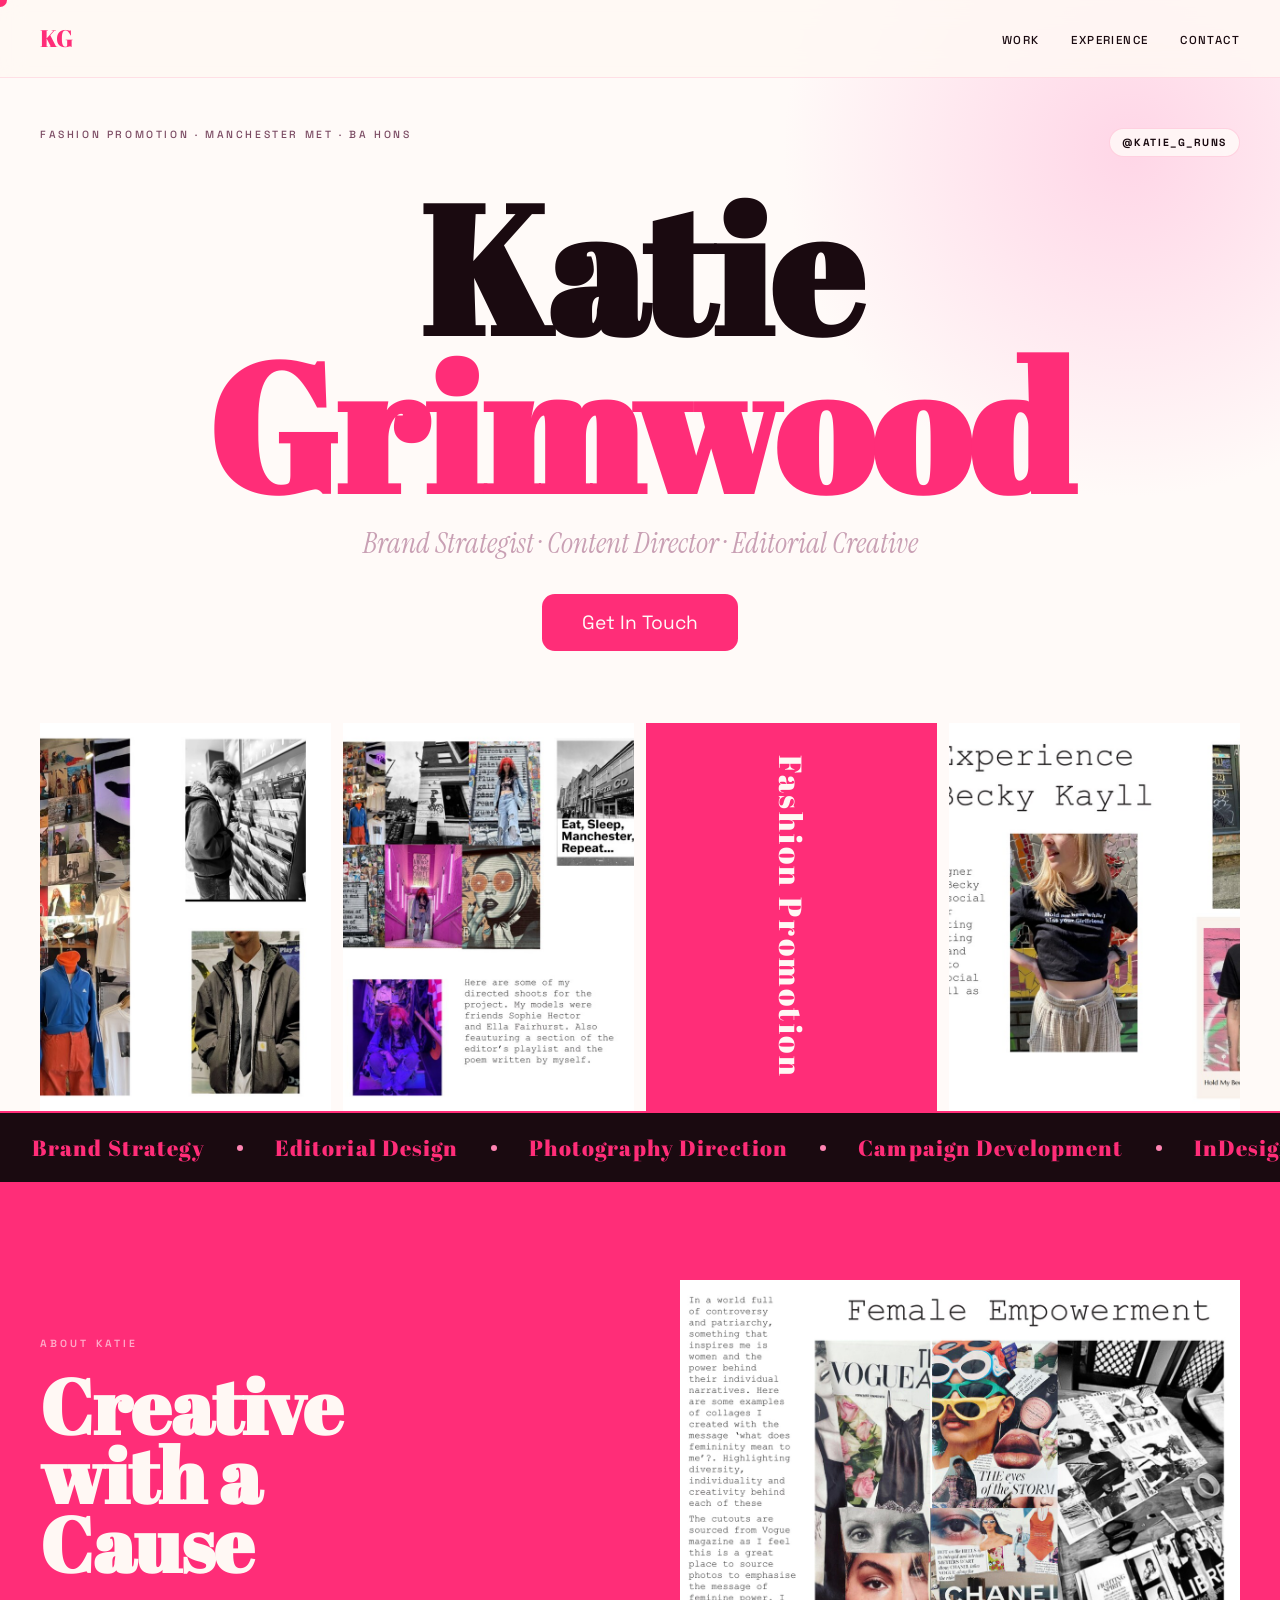
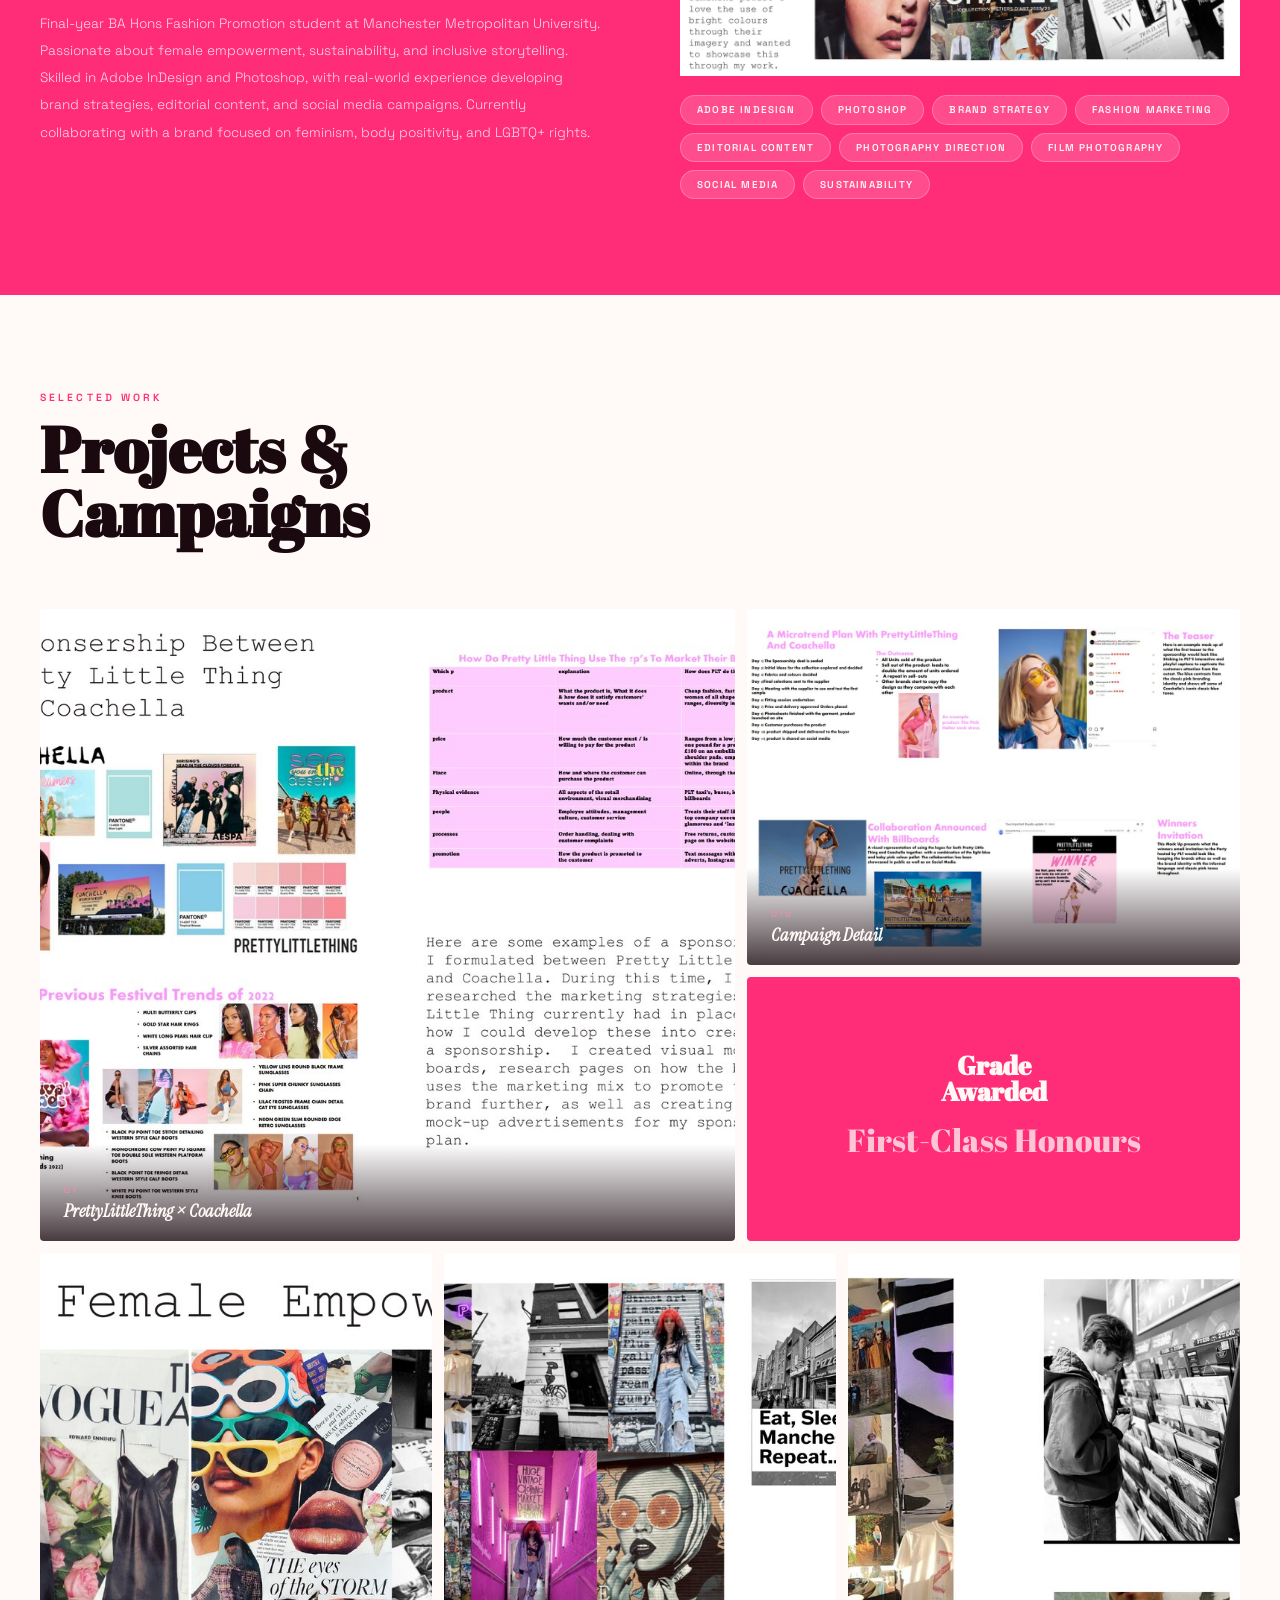
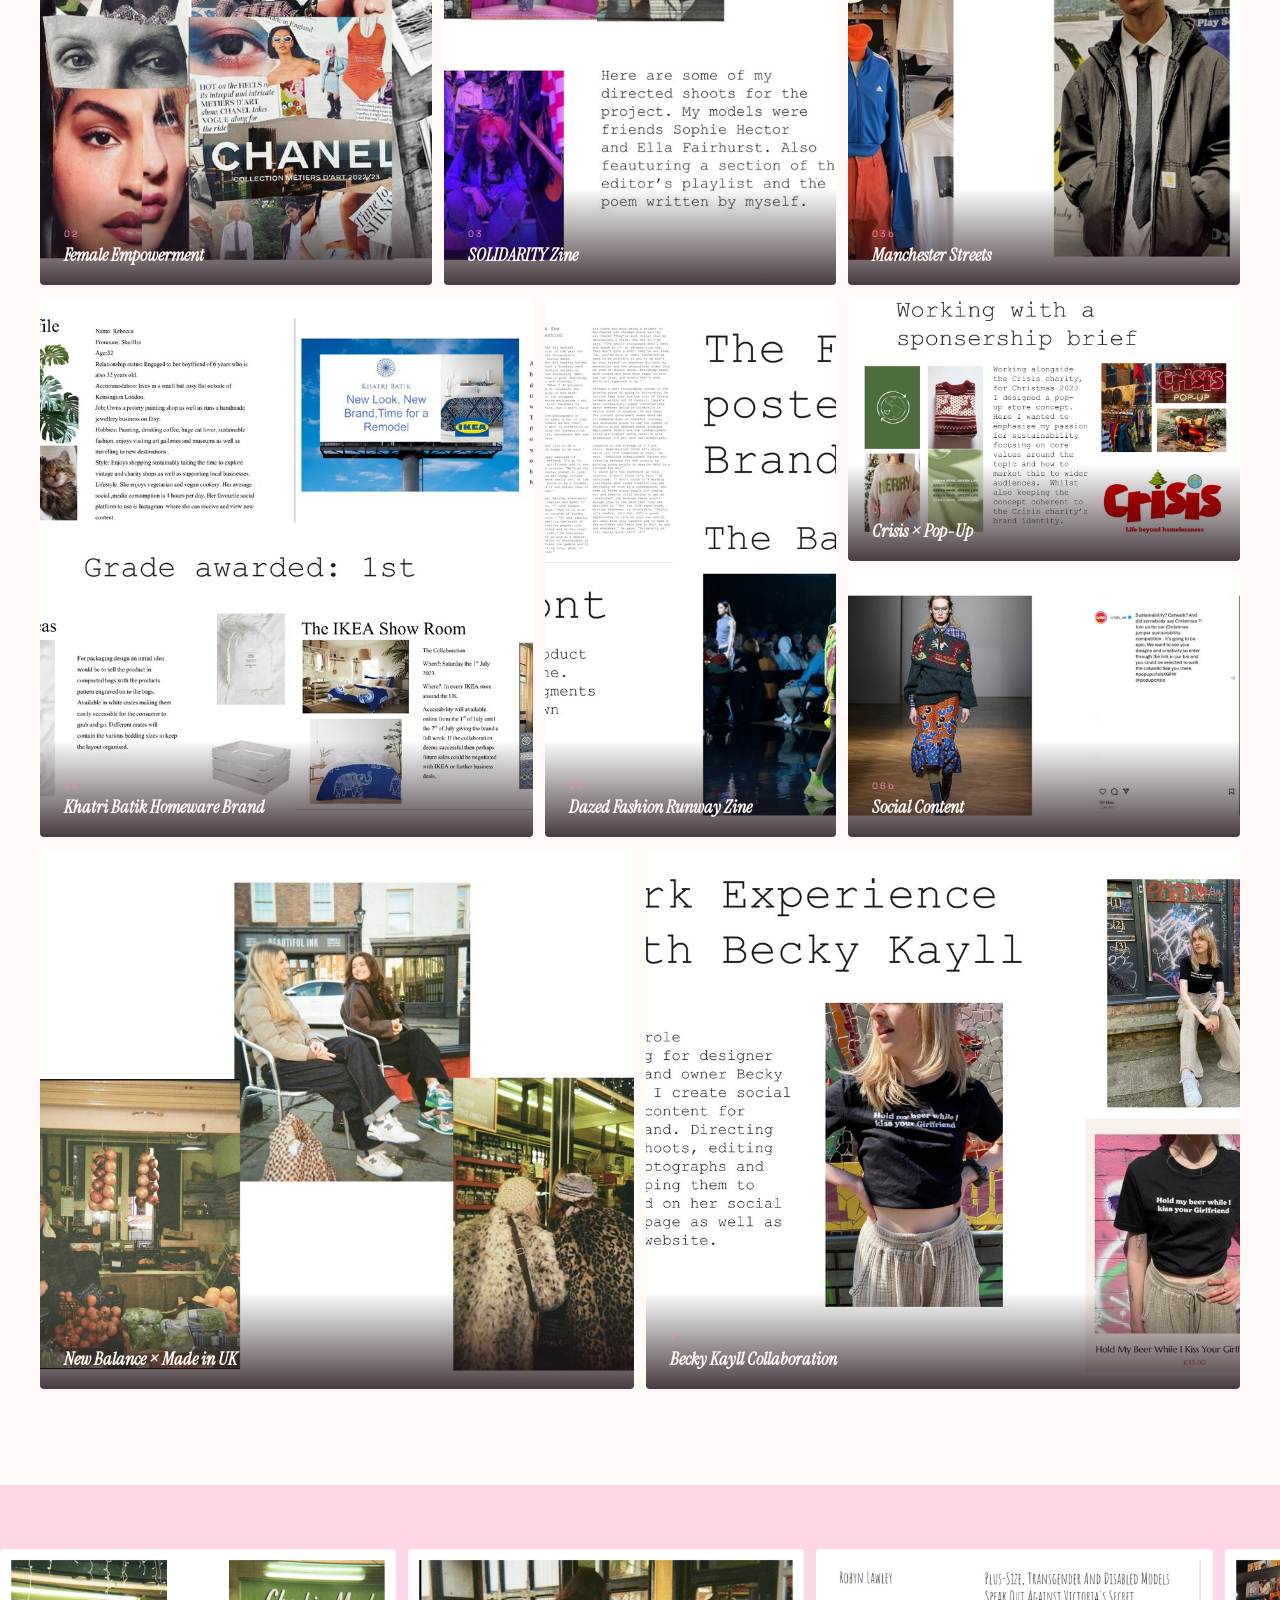
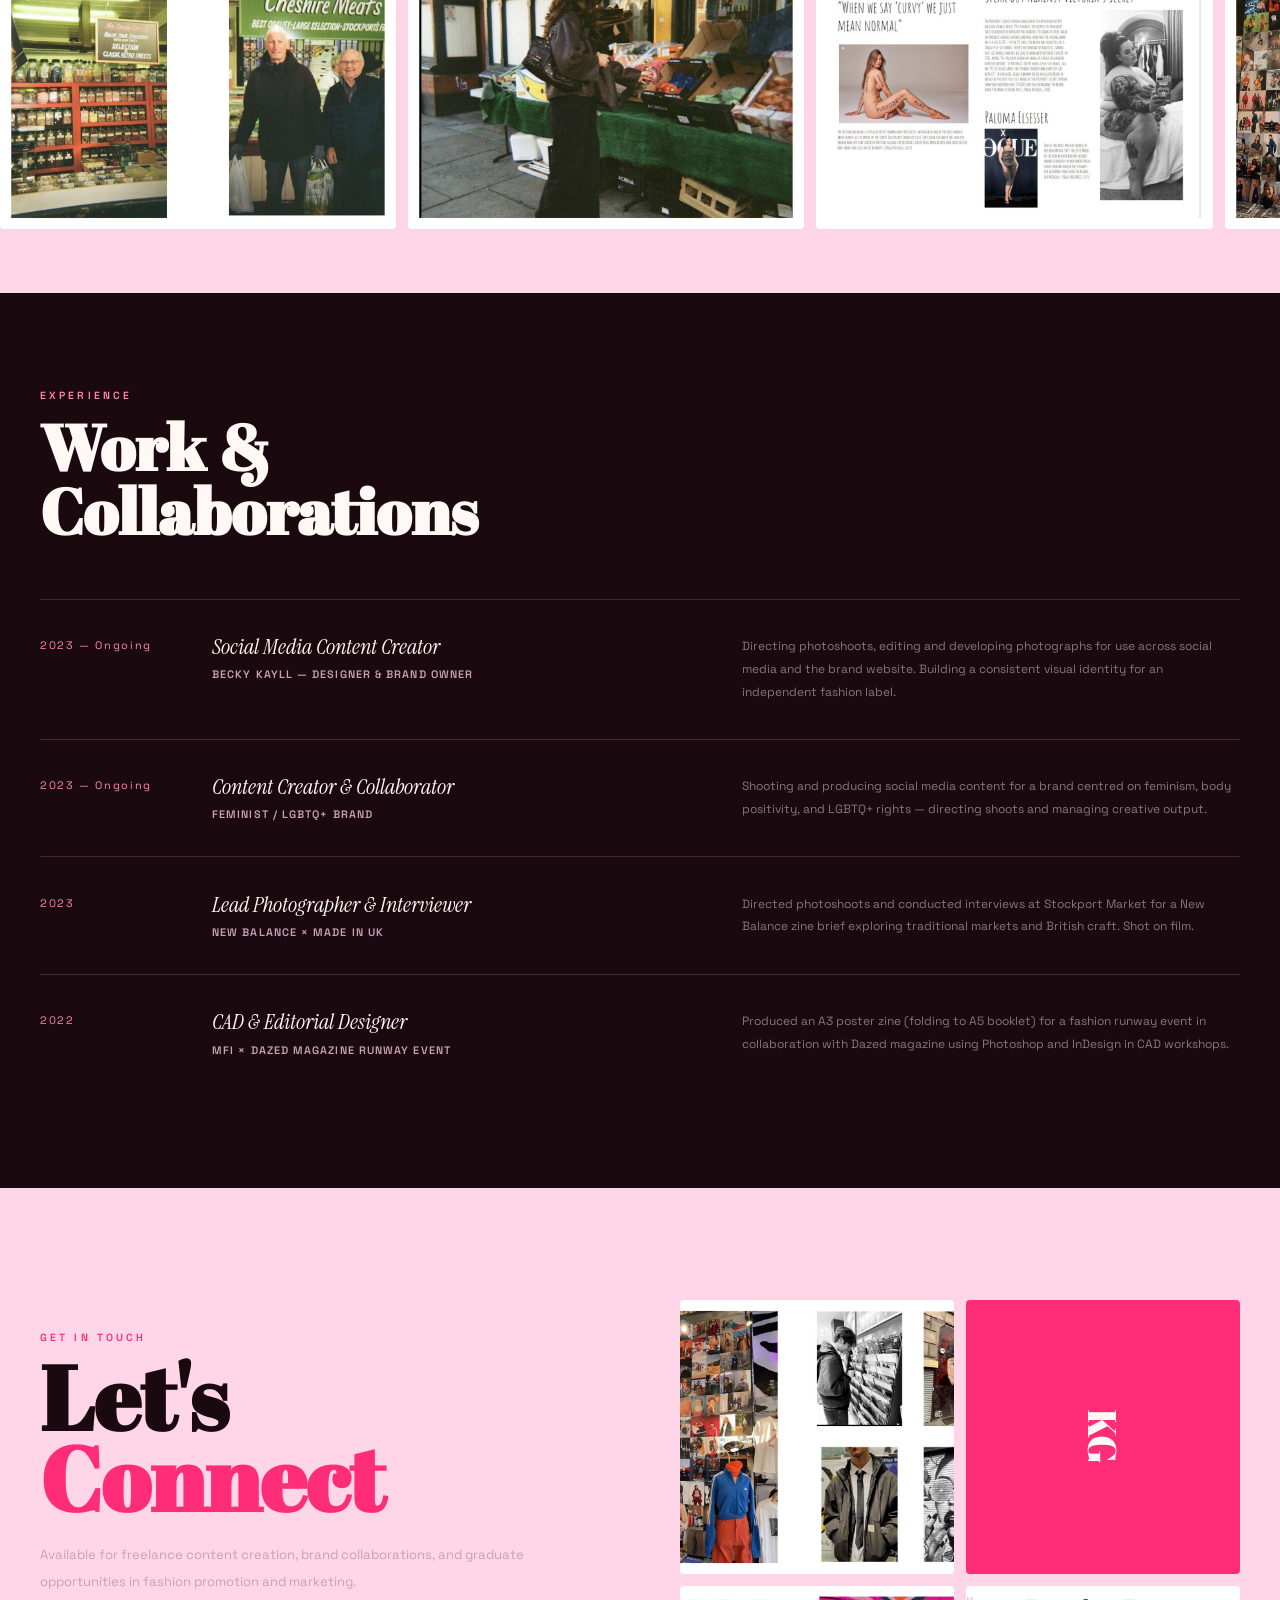
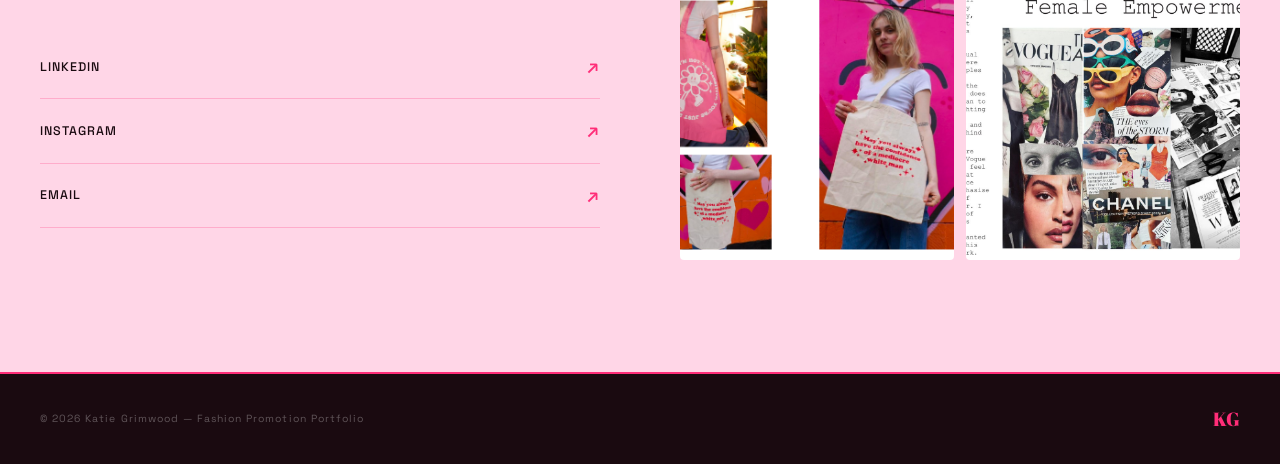
==== commit c4682d0e: "Add files via upload" ====
--- a/index.html
+++ b/index.html
@@ -29,7 +29,7 @@
     <div class="hero-top">
       <span class="hero-tag">Fashion Promotion · Manchester Met · BA Hons</span>
       <a href="https://www.instagram.com/katie_g_runs/" target="_blank" rel="noopener"
-        class="hero-social">instagram.com/katie_g_runs/</a>
+        class="hero-social">@katie_g_runs</a>
     </div>
     <div class="hero-center">
       <h1 class="hero-name">Katie<br><span>Grimwood</span></h1>
--- a/style.css
+++ b/style.css
@@ -645,7 +645,8 @@
       }
       .hero-center { padding: 3rem 1rem 0; }
       .hero-name {
-        font-size: clamp(3.4rem, 20vw, 5rem);
+        max-width: 100%;
+        font-size: clamp(2.85rem, 17vw, 5rem);
         line-height: 0.92;
       }
       .hero-subtitle {
@@ -762,3 +763,11 @@
       }
       .f-copy { line-height: 1.6; }
     }
+
+    @media(max-width:380px){
+      .hero-name {
+        font-size: clamp(2.55rem, 16vw, 3.5rem);
+      }
+      .nav-links { gap: 0.55rem; }
+      .nav-links a { font-size: 0.54rem; }
+    }
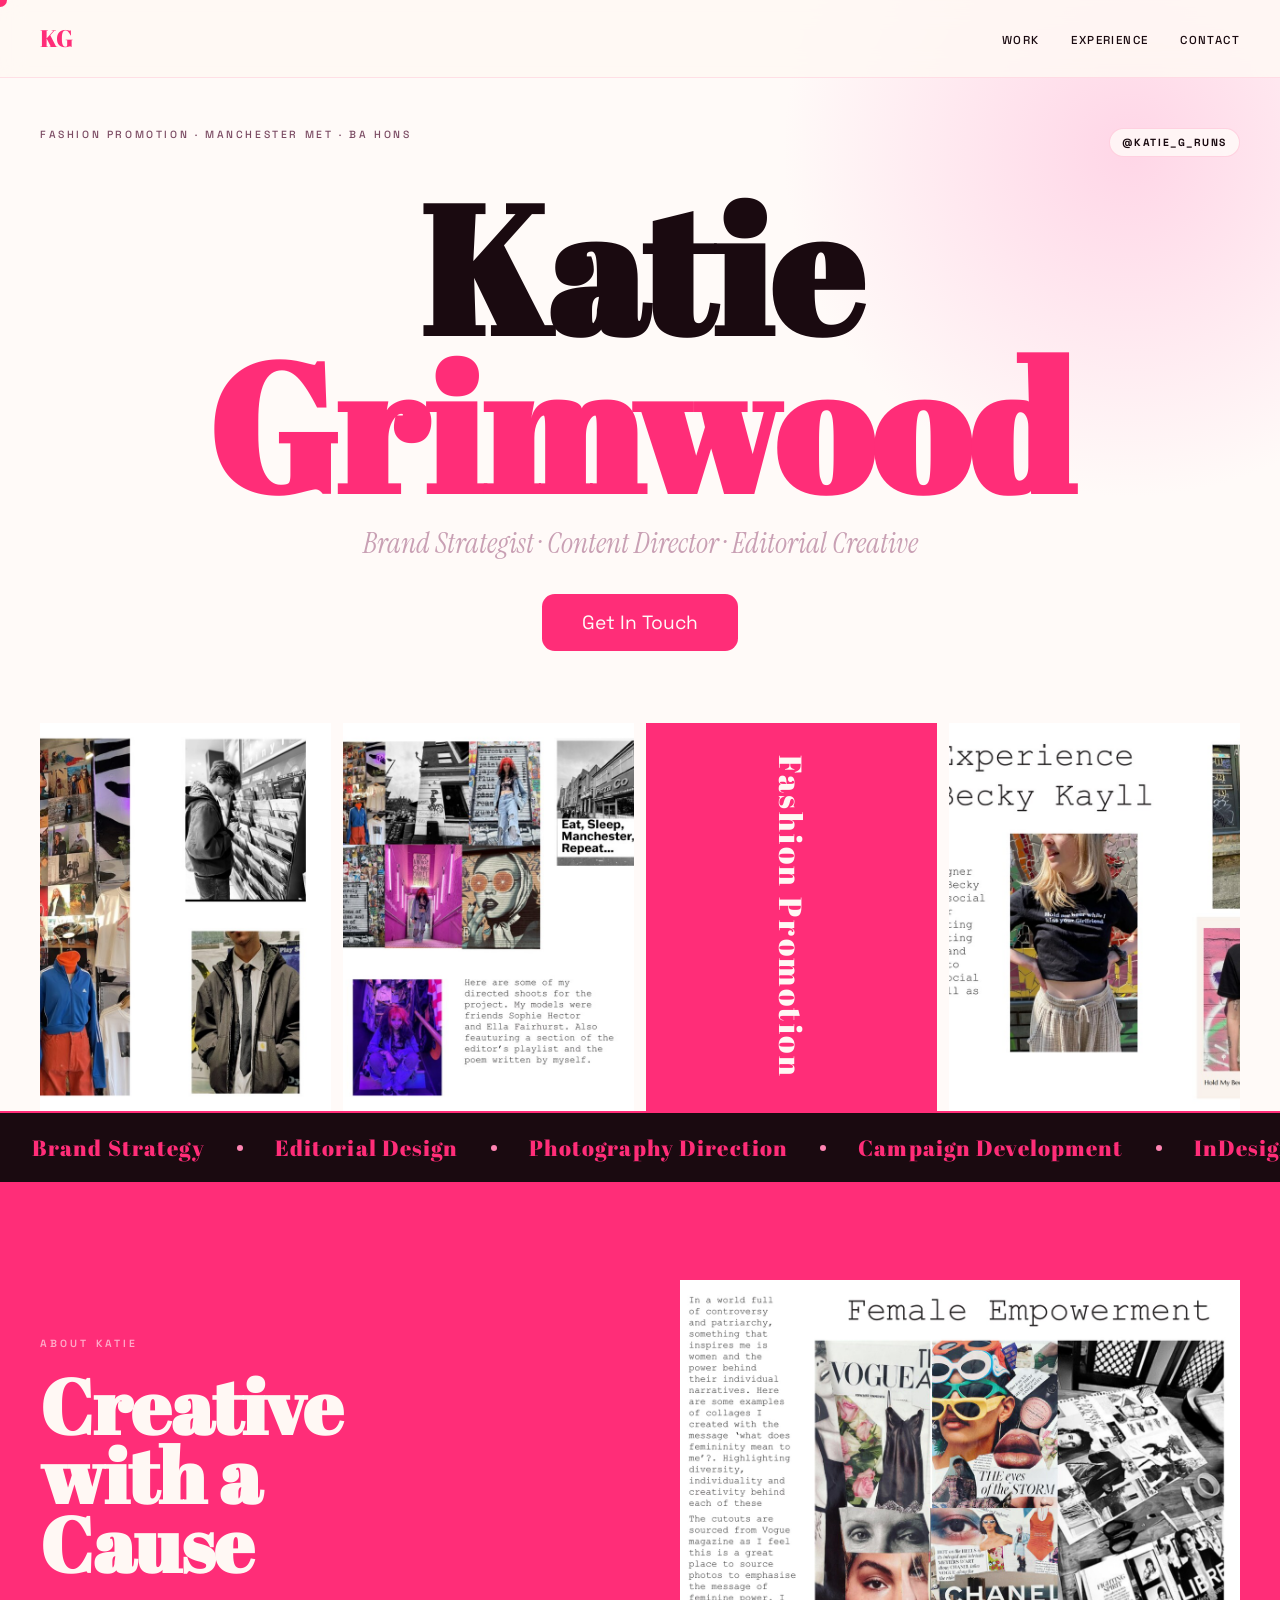
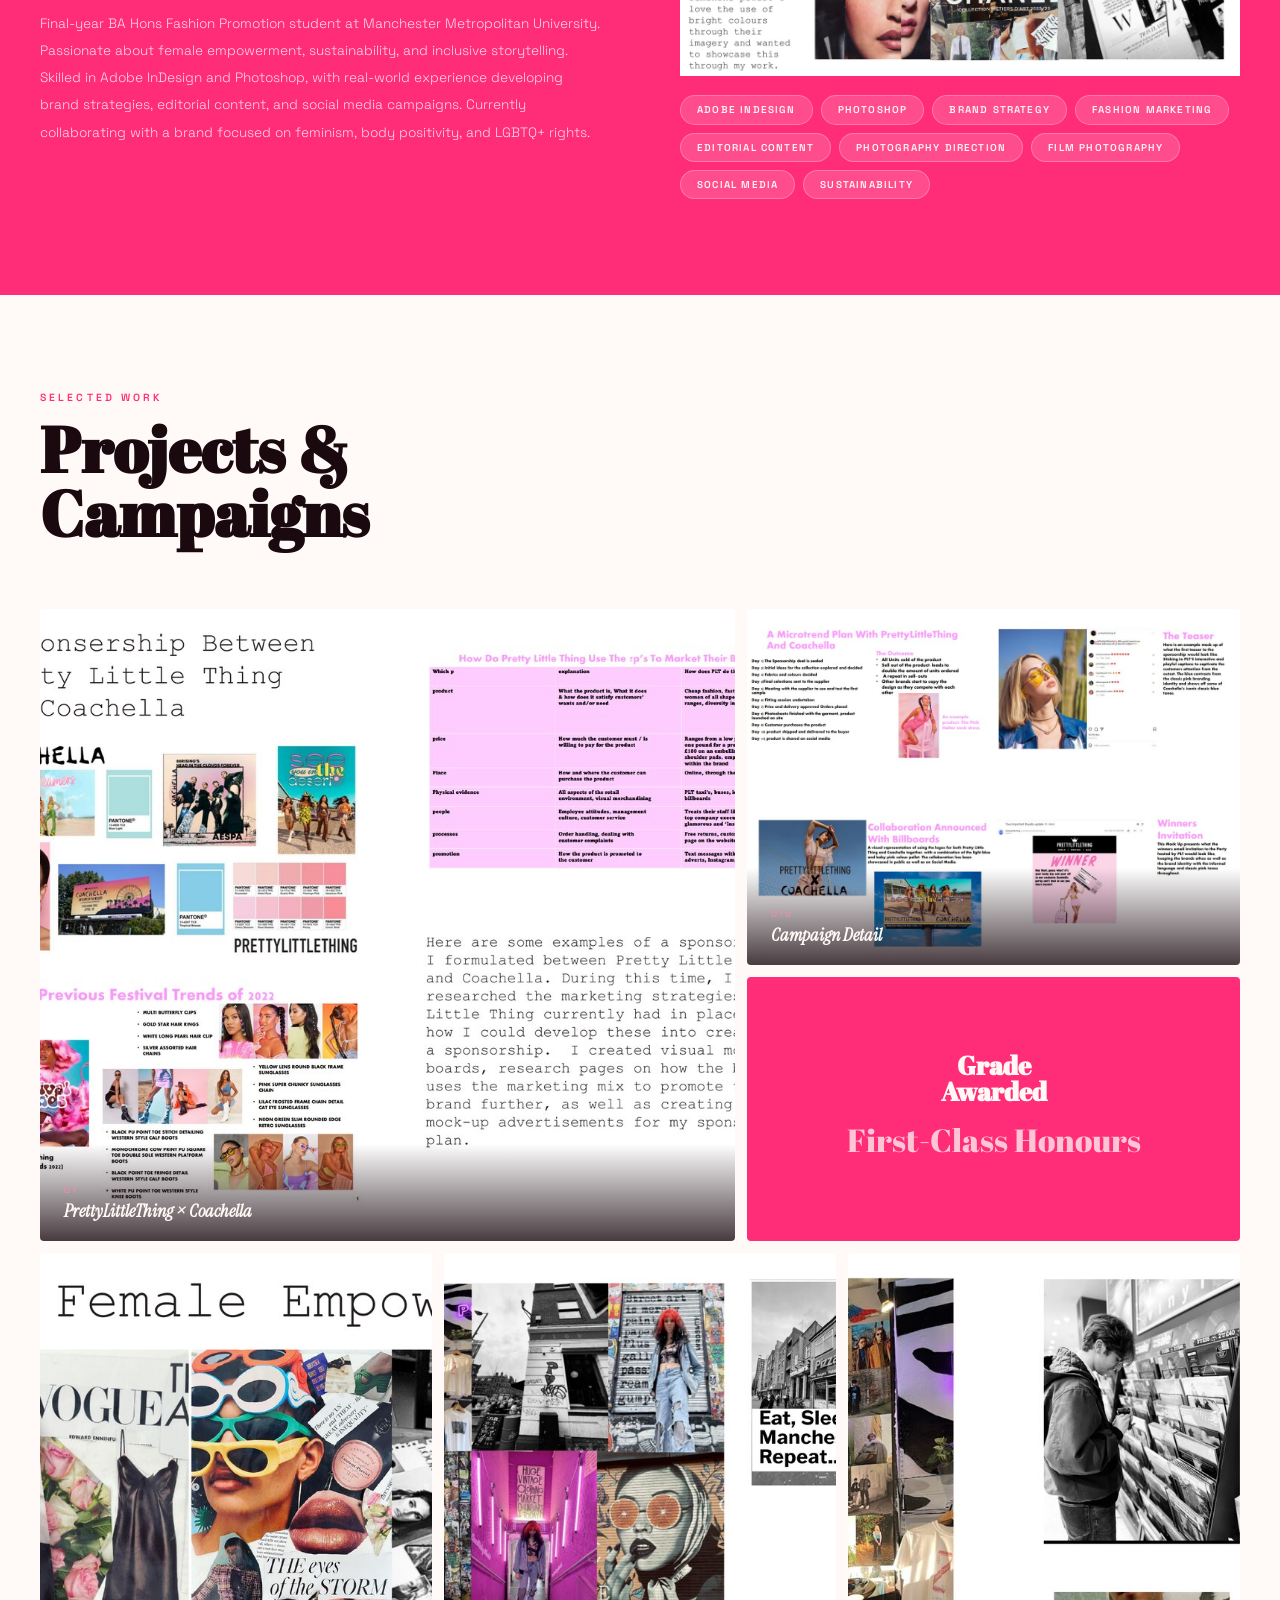
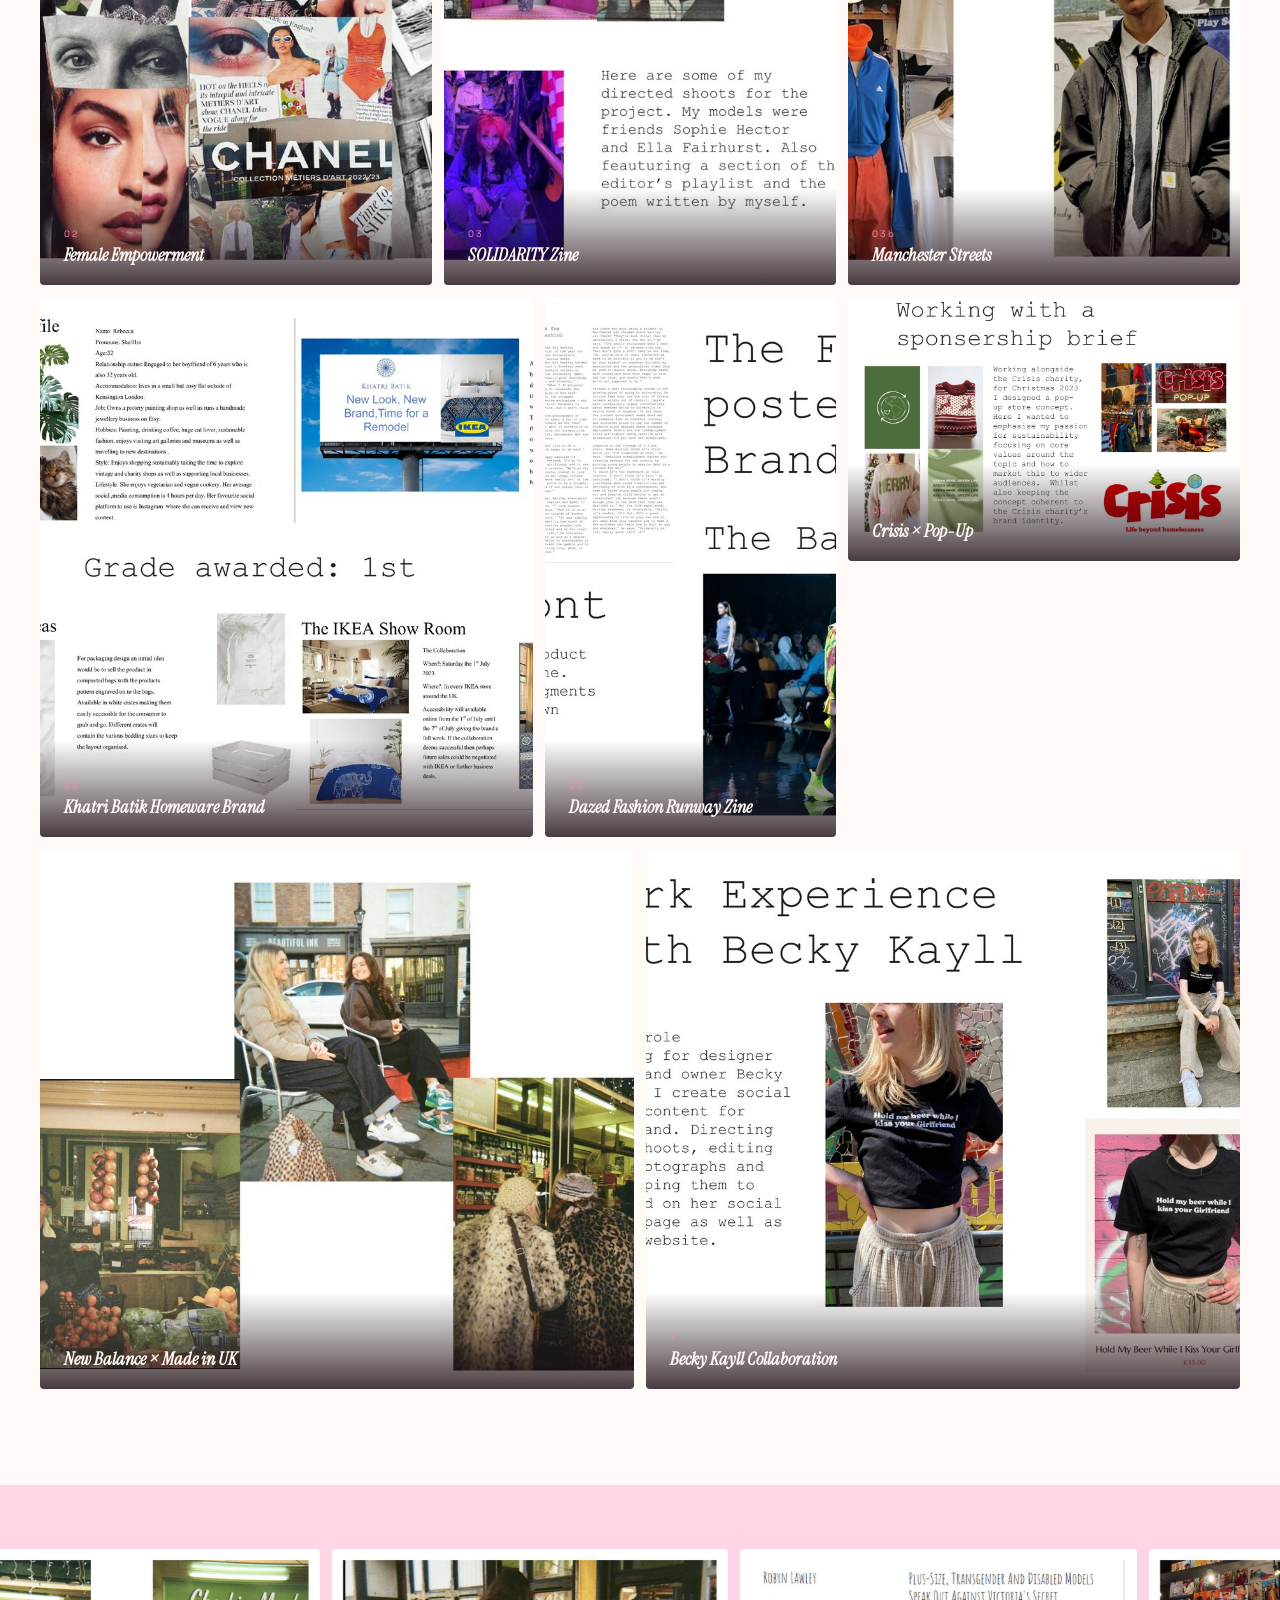
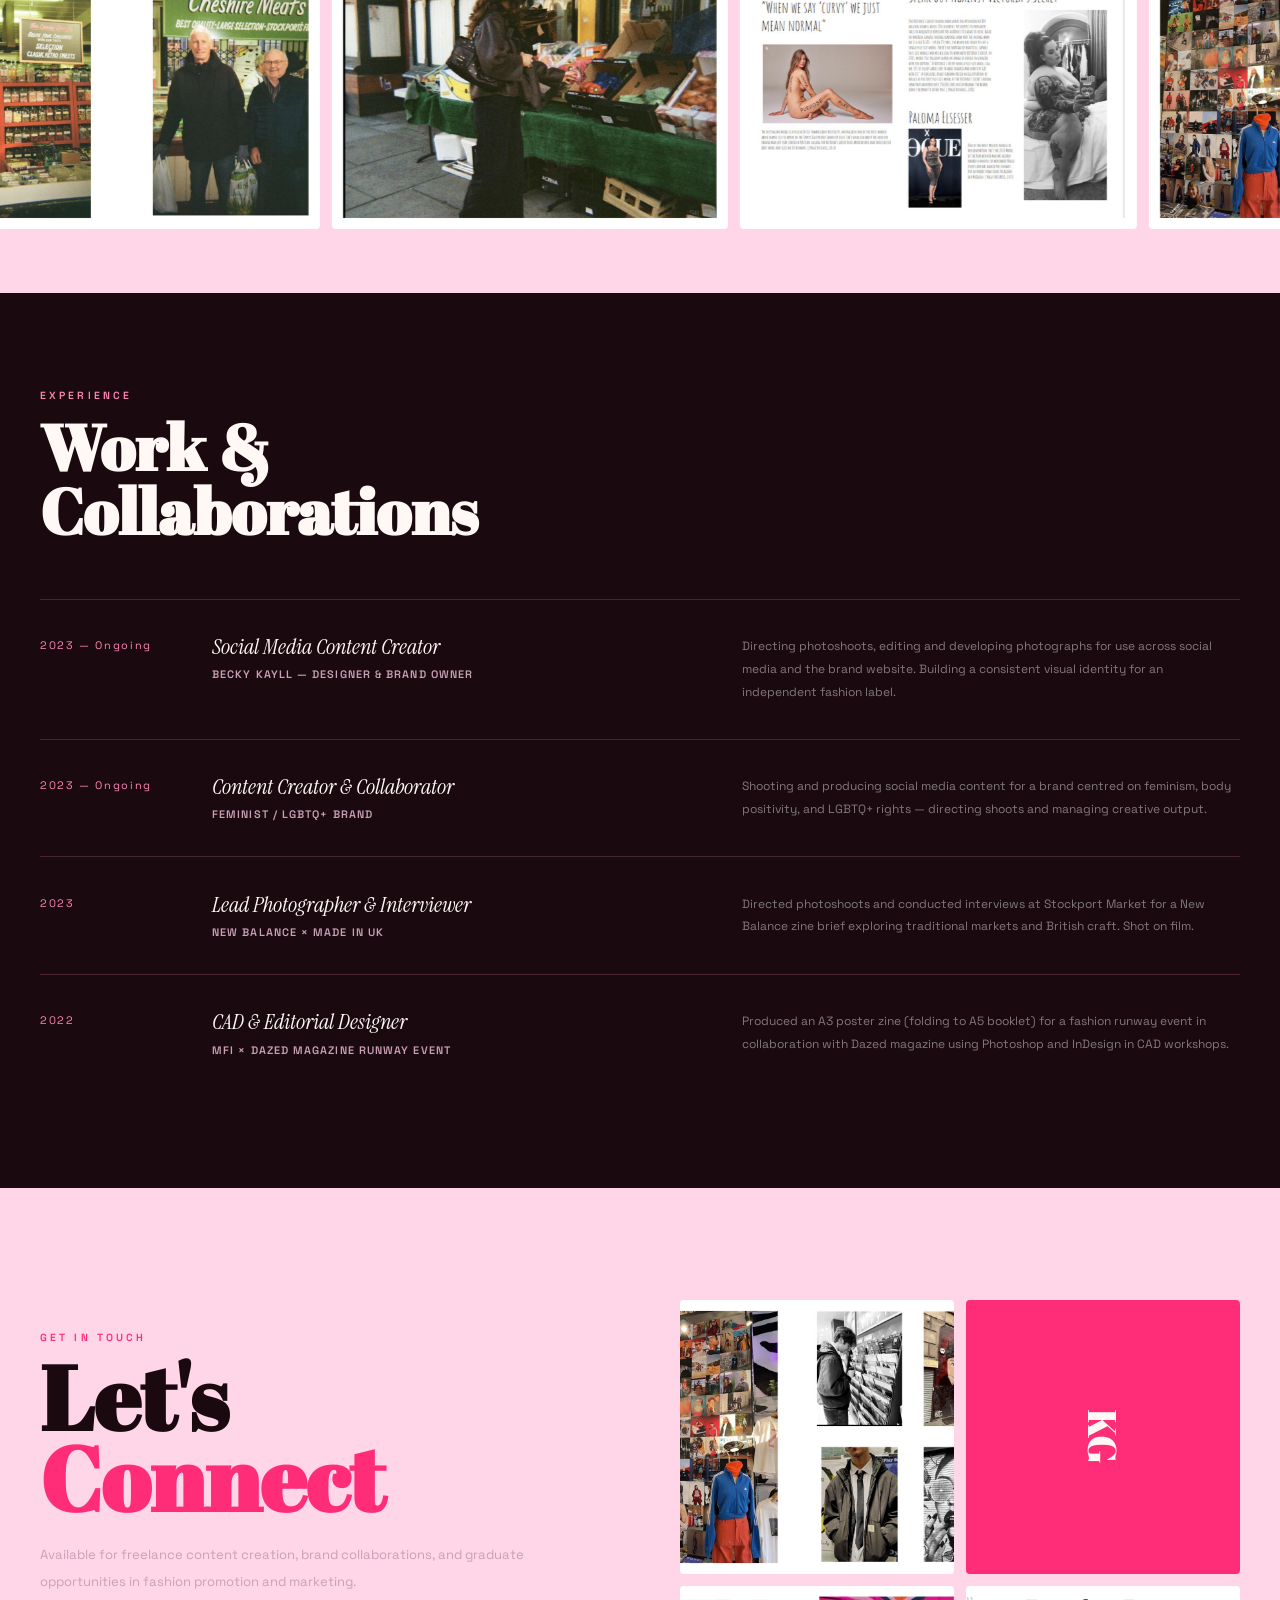
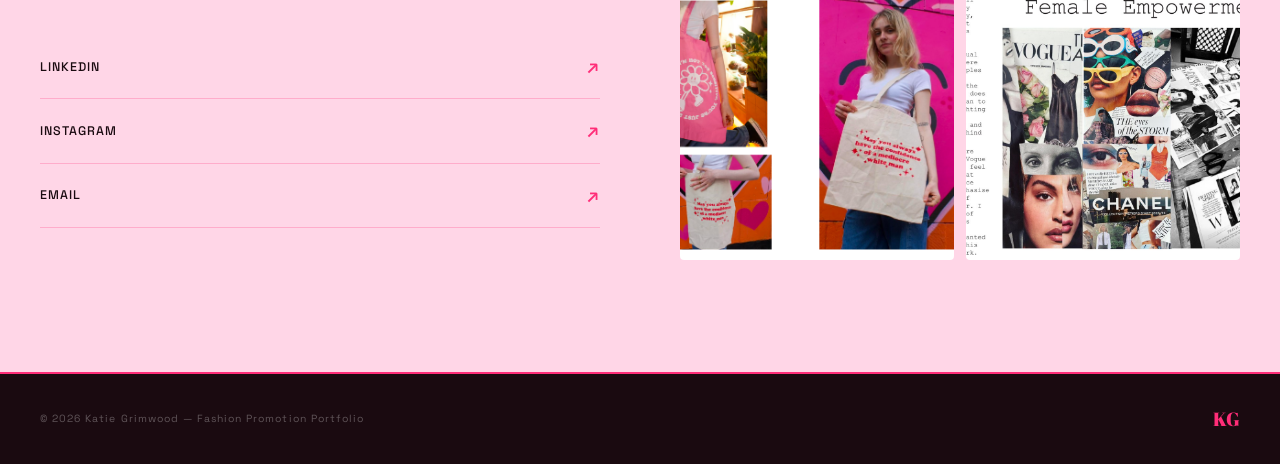
==== commit 4d3a43d0: "Add files via upload" ====
--- a/index.html
+++ b/index.html
@@ -299,19 +299,22 @@
   <!-- GALLERY STRIP -->
   <div class="gallery-strip">
     <div class="gallery-strip-inner">
-      <img src="images/img-strip-1.jpeg" alt="Fashion portfolio gallery image" loading="lazy">
-      <img src="images/img-strip-2.jpeg" alt="Editorial fashion gallery image" loading="lazy">
-      <img src="images/img-strip-3.jpeg" alt="Campaign development gallery image" loading="lazy">
-      <img src="images/img1.jpeg" alt="Katie Grimwood portfolio gallery image" loading="lazy">
-      <img src="images/img2.jpeg" alt="Fashion promotion gallery image" loading="lazy">
-      <img src="images/img3.jpeg" alt="Styled campaign gallery image" loading="lazy">
-      <!-- duplicate for seamless loop -->
-      <img src="images/img-strip-1.jpeg" alt="" loading="lazy">
-      <img src="images/img-strip-2.jpeg" alt="" loading="lazy">
-      <img src="images/img-strip-3.jpeg" alt="" loading="lazy">
-      <img src="images/img1.jpeg" alt="" loading="lazy">
-      <img src="images/img2.jpeg" alt="" loading="lazy">
-      <img src="images/img3.jpeg" alt="" loading="lazy">
+      <div class="gallery-strip-group">
+        <img src="images/img-strip-1.jpeg" alt="Fashion portfolio gallery image">
+        <img src="images/img-strip-2.jpeg" alt="Editorial fashion gallery image">
+        <img src="images/img-strip-3.jpeg" alt="Campaign development gallery image">
+        <img src="images/img1.jpeg" alt="Katie Grimwood portfolio gallery image">
+        <img src="images/img2.jpeg" alt="Fashion promotion gallery image">
+        <img src="images/img3.jpeg" alt="Styled campaign gallery image">
+      </div>
+      <div class="gallery-strip-group" aria-hidden="true">
+        <img src="images/img-strip-1.jpeg" alt="">
+        <img src="images/img-strip-2.jpeg" alt="">
+        <img src="images/img-strip-3.jpeg" alt="">
+        <img src="images/img1.jpeg" alt="">
+        <img src="images/img2.jpeg" alt="">
+        <img src="images/img3.jpeg" alt="">
+      </div>
     </div>
   </div>
 
@@ -412,6 +415,30 @@
       entries.forEach(e => { if (e.isIntersecting) { e.target.classList.add('in'); obs.unobserve(e.target); } });
     }, { threshold: 0.1 });
     document.querySelectorAll('.reveal').forEach(el => obs.observe(el));
+
+    // Gallery reel
+    const galleryTrack = document.querySelector('.gallery-strip-inner');
+    const galleryGroup = document.querySelector('.gallery-strip-group');
+    if (galleryTrack && galleryGroup) {
+      let reelOffset = 0;
+      let lastFrame = performance.now();
+      const reelSpeed = 42;
+
+      function animateGalleryReel(now) {
+        const distance = galleryGroup.offsetWidth;
+        const delta = Math.min(now - lastFrame, 64);
+        lastFrame = now;
+
+        if (distance > 0) {
+          reelOffset = (reelOffset + (delta / 1000) * reelSpeed) % distance;
+          galleryTrack.style.transform = `translate3d(${-reelOffset}px, 0, 0)`;
+        }
+
+        requestAnimationFrame(animateGalleryReel);
+      }
+
+      requestAnimationFrame(animateGalleryReel);
+    }
   </script>
 </body>
 
--- a/style.css
+++ b/style.css
@@ -424,22 +424,22 @@
     }
     .gallery-strip-inner {
       display: flex;
+      width: max-content;
+      will-change: transform;
+    }
+    .gallery-strip-group {
+      display: flex;
       gap: 0.75rem;
-      animation: slideLeft 30s linear infinite;
+      padding-right: 0.75rem;
       width: max-content;
     }
-    .gallery-strip-inner img {
+    .gallery-strip-group img {
       height: 280px;
       width: auto;
       object-fit: cover;
       flex-shrink: 0;
       border-radius: 4px;
     }
-    @keyframes slideLeft {
-      from { transform: translateX(0); }
-      to { transform: translateX(-50%); }
-    }
-
     /* ── EXPERIENCE ── */
     .experience {
       padding: 6rem 2.5rem;
@@ -734,7 +734,7 @@
       .proj-solid-text p { font-size: 1.45rem; }
 
       .gallery-strip { padding: 2.5rem 0; }
-      .gallery-strip-inner img { height: 190px; }
+      .gallery-strip-group img { height: 190px; }
 
       .exp-list { margin-top: 2rem; }
       .exp-row {
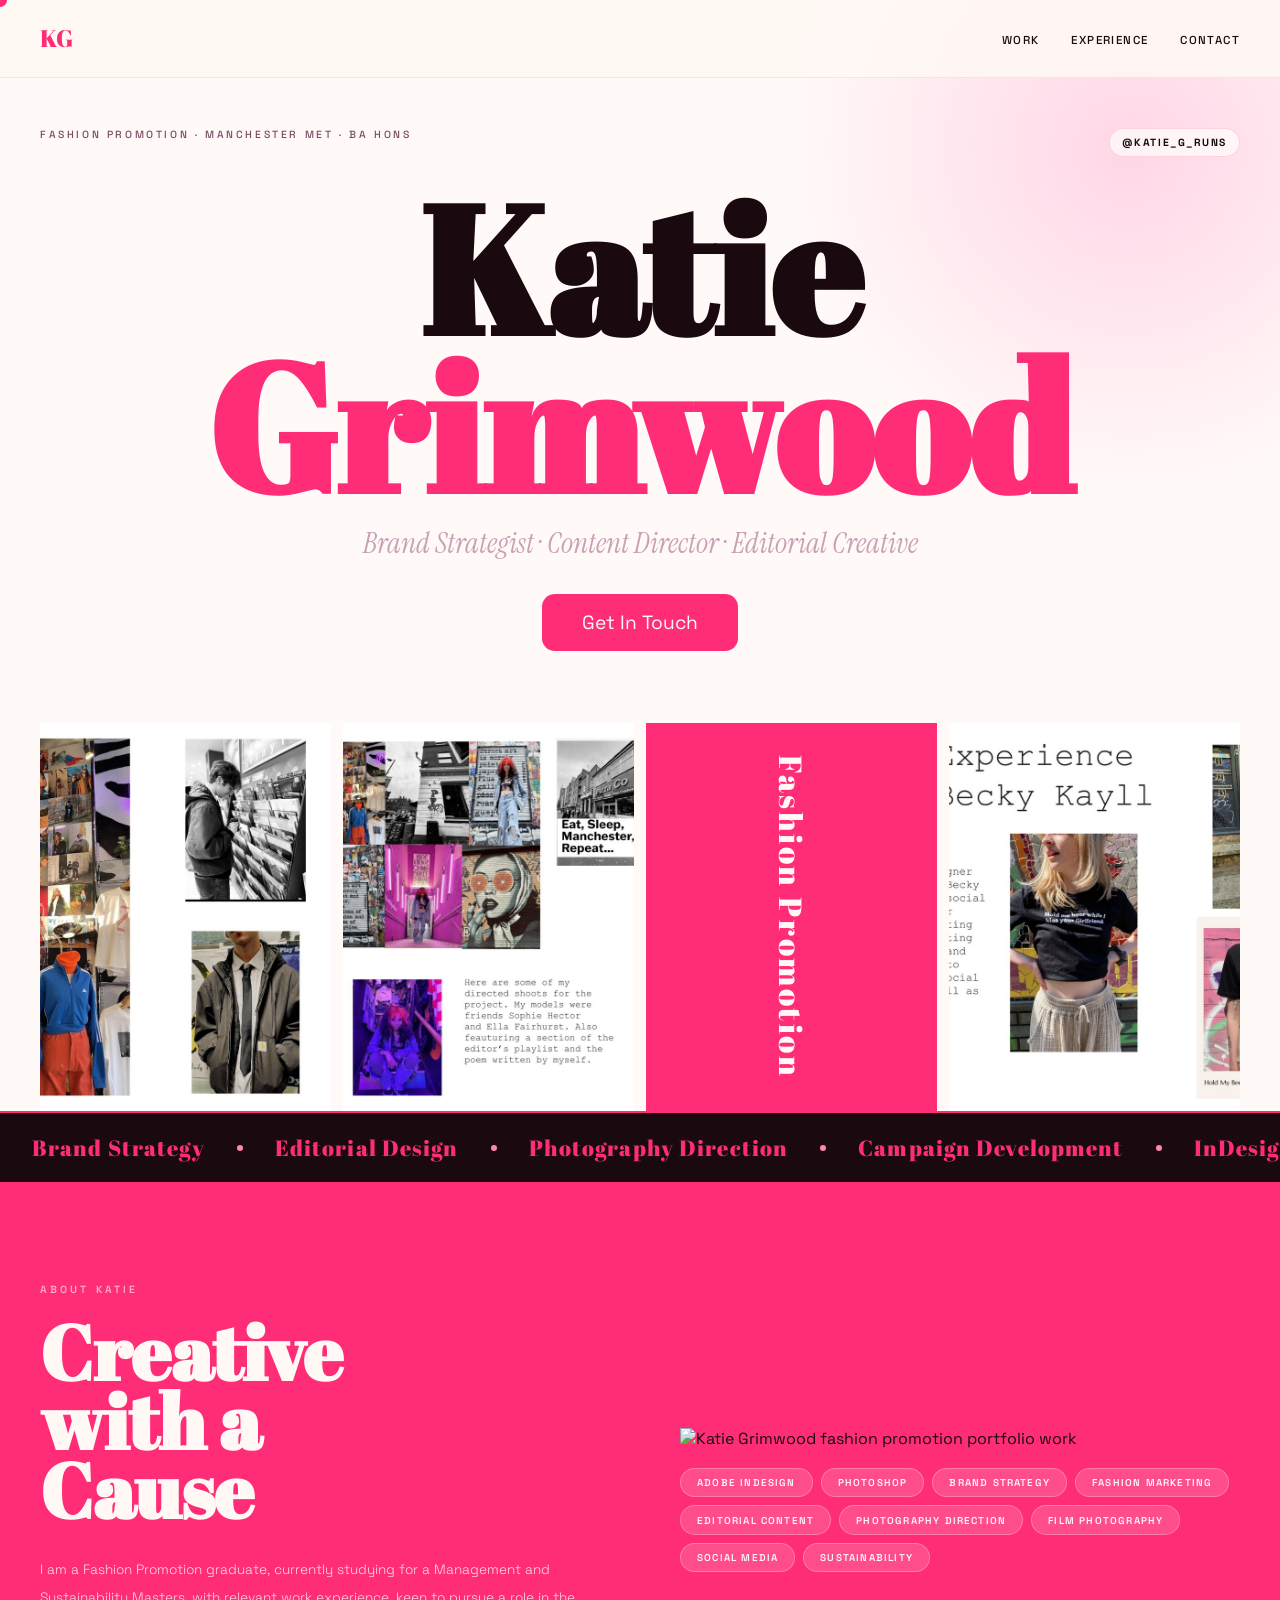
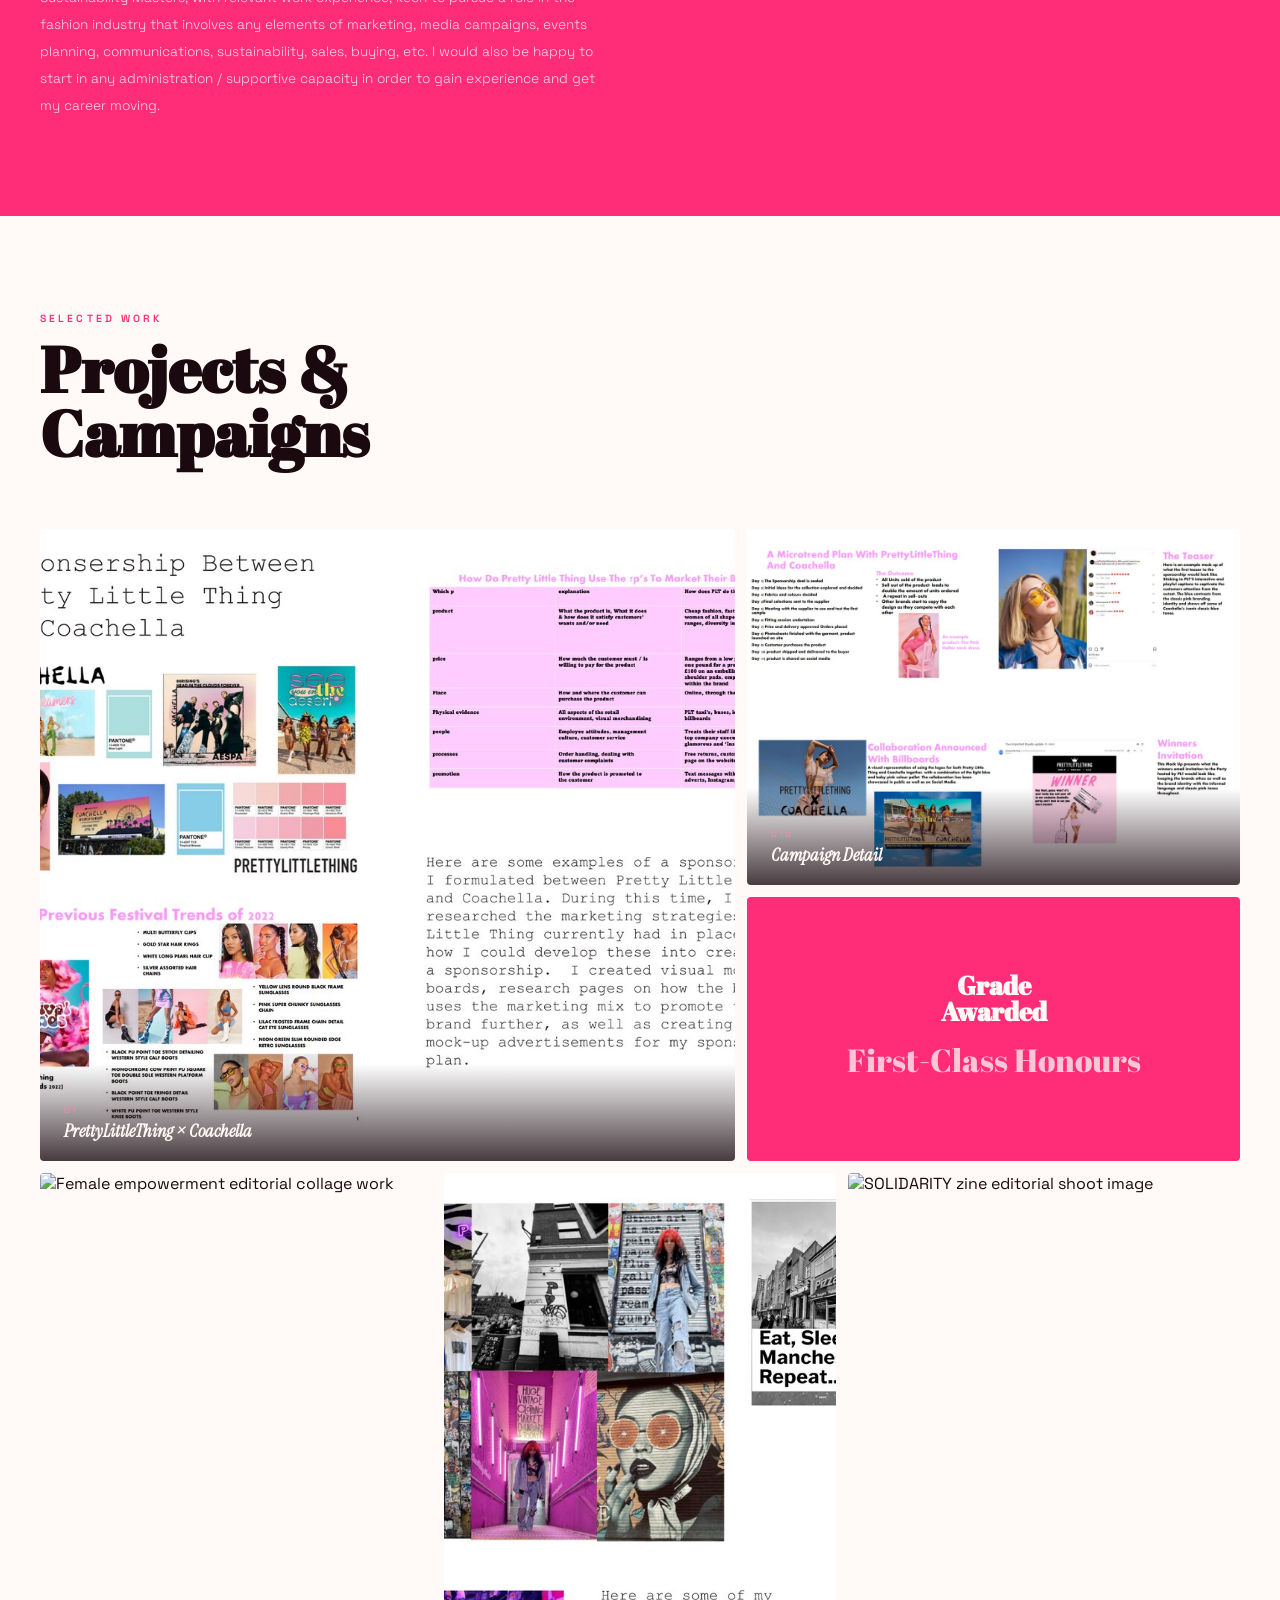
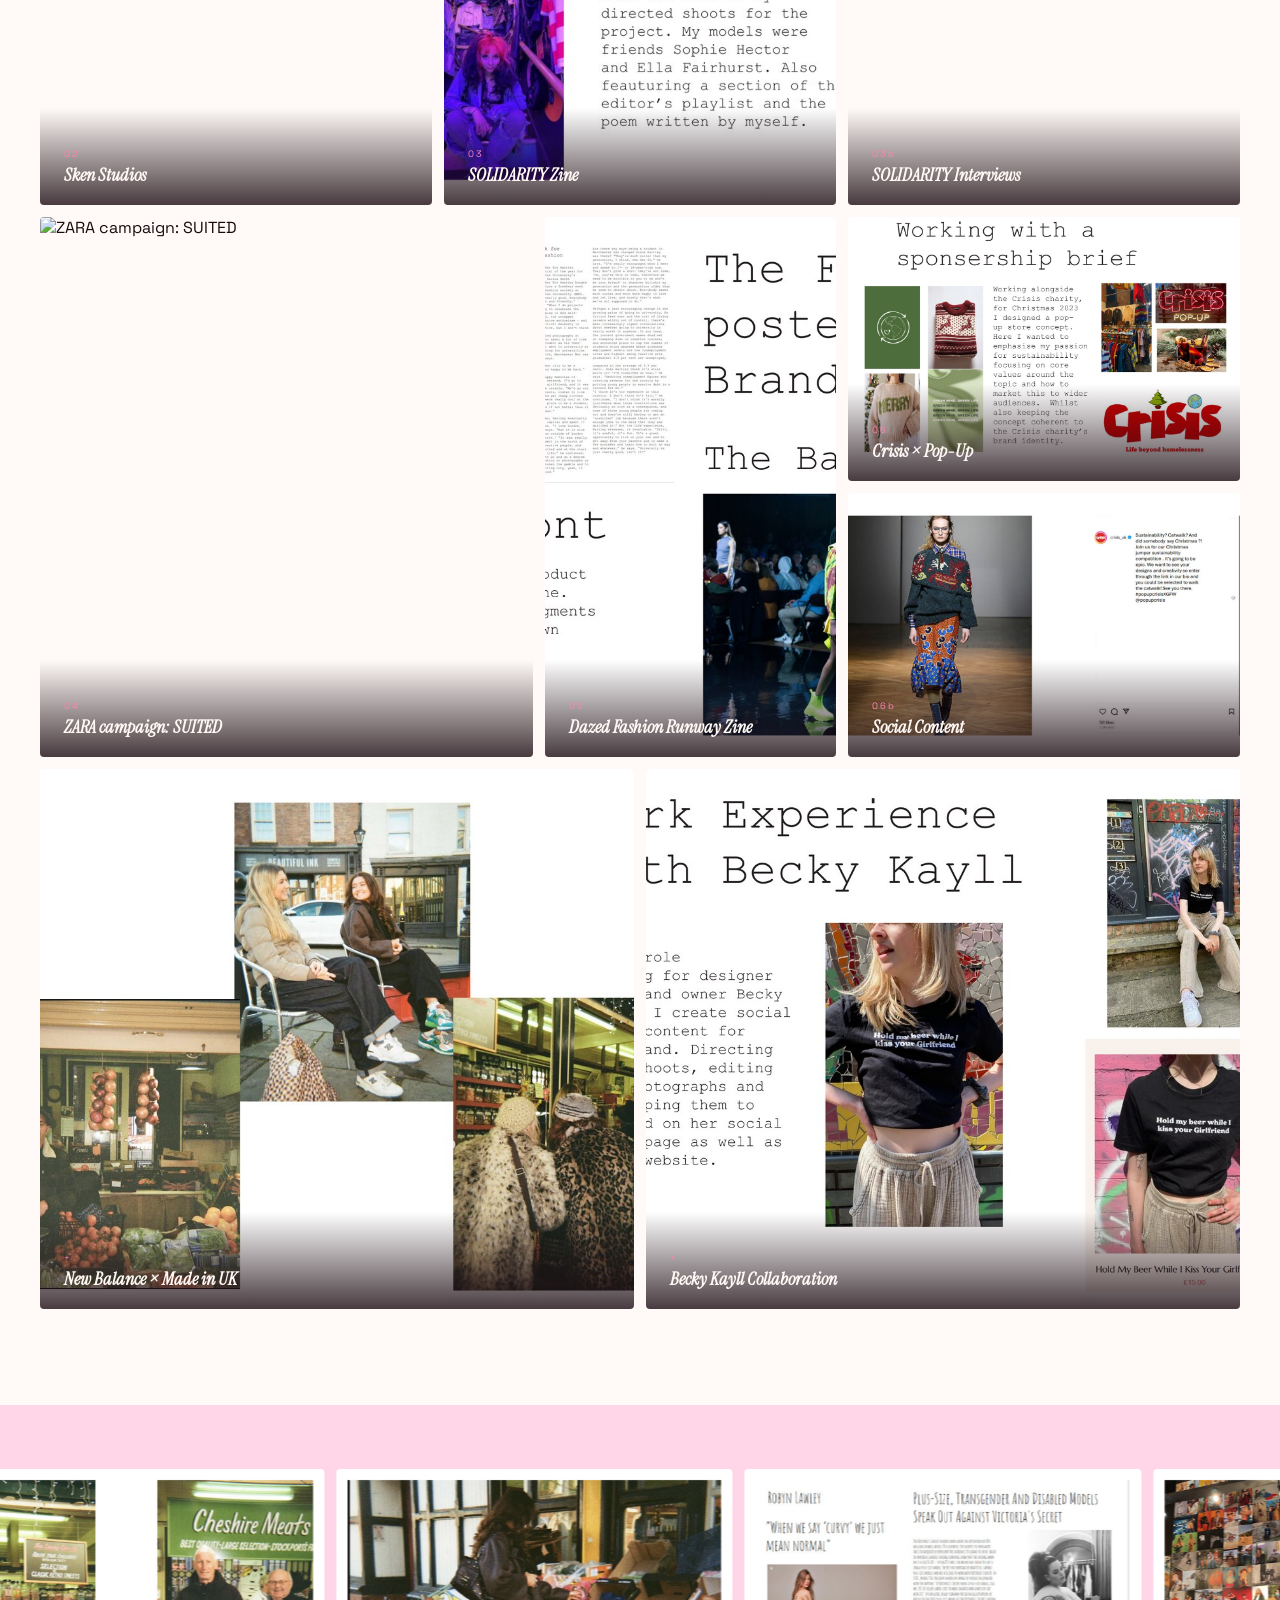
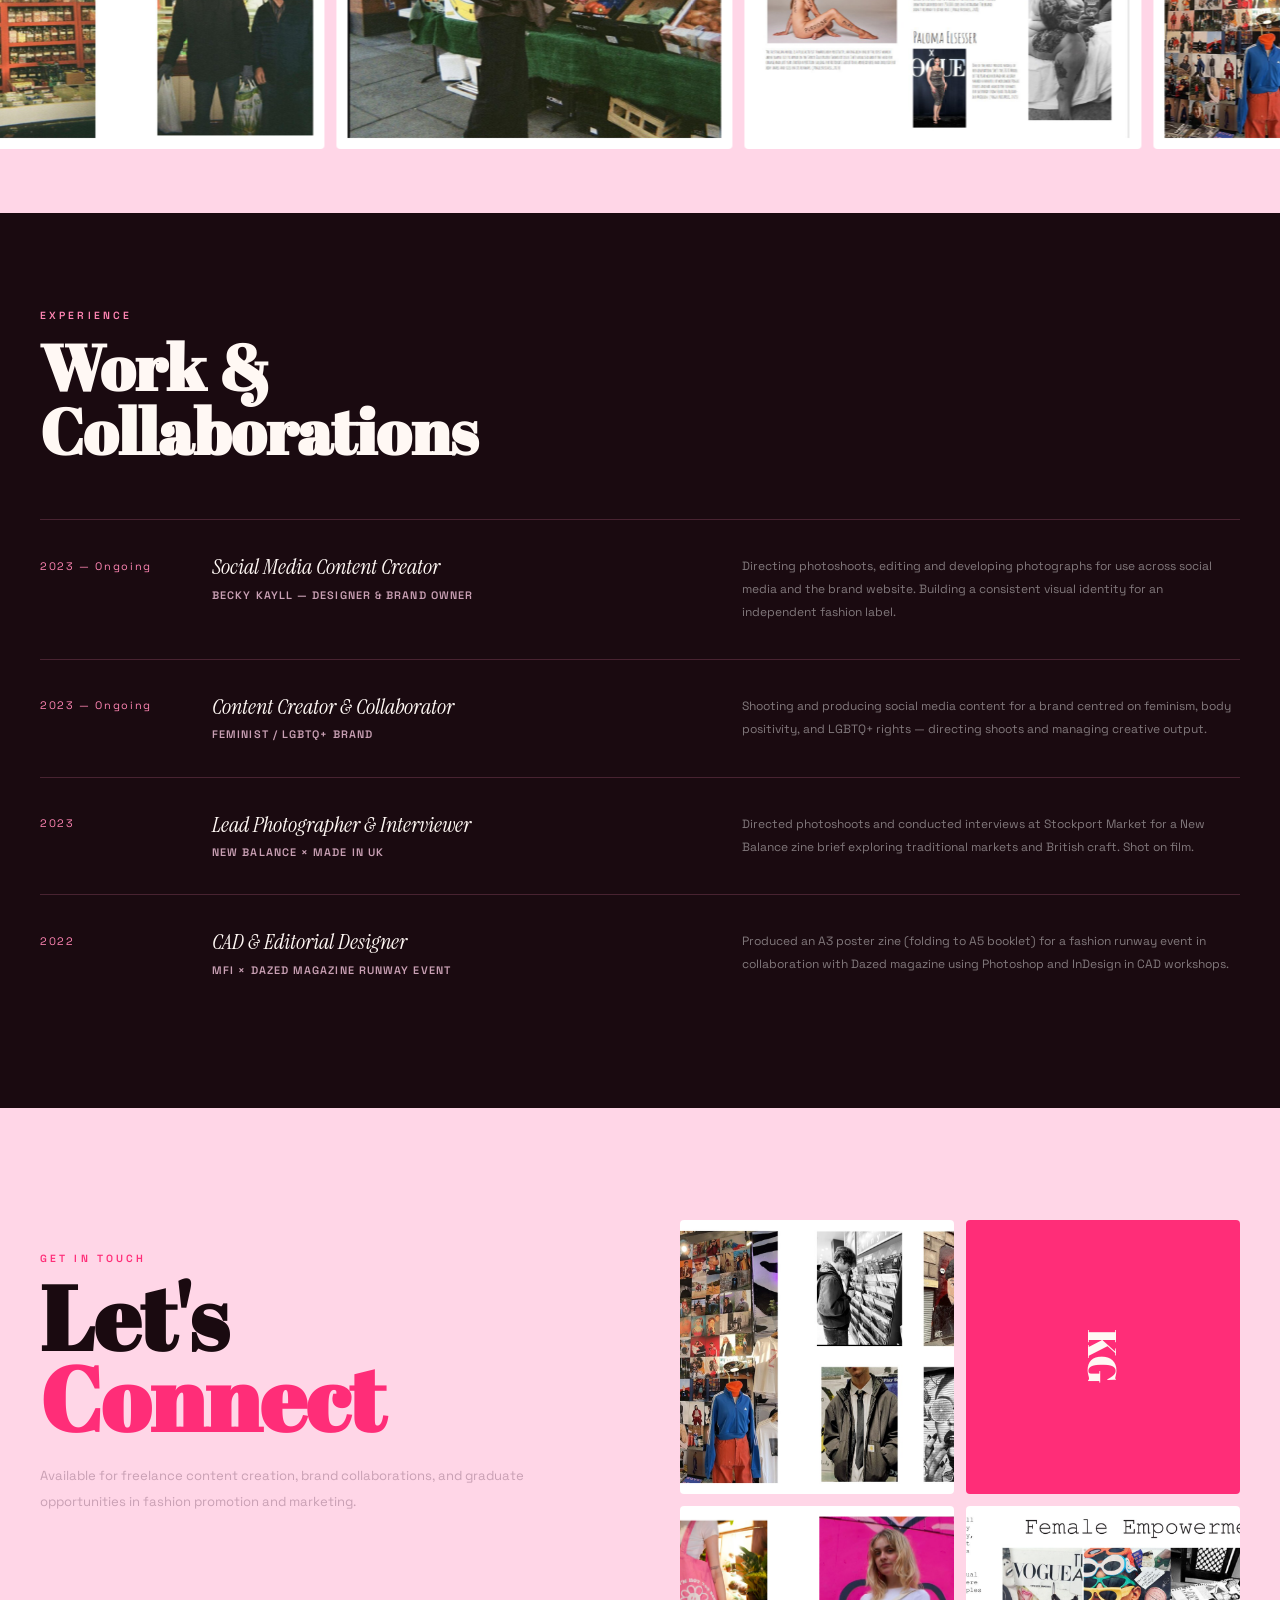
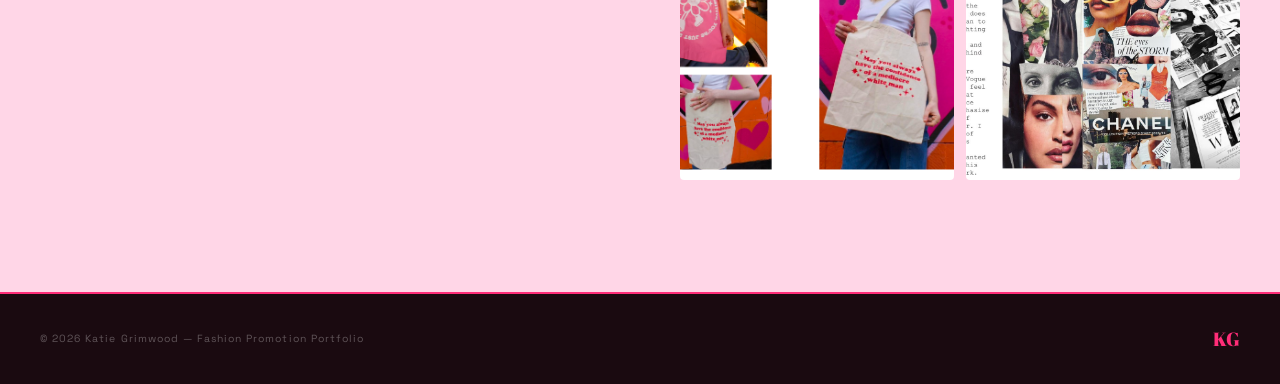
==== commit c41a8e22: "Add files via upload" ====
--- a/index.html
+++ b/index.html
@@ -84,15 +84,18 @@
       <p class="eyebrow reveal">About Katie</p>
       <h2 class="reveal reveal-d1">Creative<br>with a<br>Cause</h2>
       <p class="reveal reveal-d2">
-        Final-year BA Hons Fashion Promotion student at Manchester Metropolitan University. Passionate about female
-        empowerment, sustainability, and inclusive storytelling. Skilled in Adobe InDesign and Photoshop, with
-        real-world experience developing brand strategies, editorial content, and social media campaigns. Currently
-        collaborating with a brand focused on feminism, body positivity, and LGBTQ+ rights.
+        I am a Fashion Promotion graduate, currently studying for a Management
+        and Sustainability Masters, with relevant work experience, keen to
+        pursue a role in the fashion industry that involves any elements of
+        marketing, media campaigns, events planning, communications,
+        sustainability, sales, buying, etc. I would also be happy to start in
+        any administration / supportive capacity in order to gain experience
+        and get my career moving.
       </p>
     </div>
     <div class="about-right reveal reveal-d2">
       <div class="about-img-stack">
-        <img src="images/img4.jpeg" alt="Katie Grimwood fashion promotion portfolio work" loading="lazy">
+        <img src="images/zara 1.png" alt="Katie Grimwood fashion promotion portfolio work" loading="lazy">
       </div>
       <div class="skills">
         <span class="skill">Adobe InDesign</span>
@@ -157,18 +160,22 @@
         </div>
       </div>
 
-      <!-- 4: Female empowerment -->
+      <!-- 4: Sken Studios -->
       <div class="proj g4 reveal reveal-d1" tabindex="0">
-        <img src="images/img7.jpeg" alt="Female empowerment editorial collage work" loading="lazy">
+        <img src="images/sken.png" alt="Female empowerment editorial collage work" loading="lazy">
         <div class="proj-label">
           <p class="proj-num">02</p>
-          <h3 class="proj-name">Female Empowerment</h3>
+          <h3 class="proj-name">Sken Studios</h3>
         </div>
         <div class="proj-overlay">
           <p class="proj-num">02 / 06</p>
-          <h3 class="proj-name">Female Empowerment Collages</h3>
-          <p class="proj-detail">Self-directed collage series: "What does femininity mean to me?" Sourced from Vogue,
-            celebrating diversity, individuality and feminine power.</p>
+          <h3 class="proj-name">Marketing Assistant, Manchester (September 2024)</h3>
+          <p class="proj-detail">During
+            a work placement for this innovative sustainable jewellery brand, I
+            carried out photoshoots, making proposals for location, costume and
+            prop design. I also created social media content, blogs for the
+            brand’s website, and developed promotional emails.
+          </p>
           <span class="proj-badge">Editorial Art</span>
         </div>
       </div>
@@ -191,30 +198,31 @@
 
       <!-- 6: Manchester street -->
       <div class="proj g6 reveal reveal-d3" tabindex="0">
-        <img src="images/img9.jpeg" alt="Manchester street photography for SOLIDARITY publication" loading="lazy">
+        <img src="images/interviews.png" alt="SOLIDARITY zine editorial shoot image" loading="lazy">
         <div class="proj-label">
           <p class="proj-num">03b</p>
-          <h3 class="proj-name">Manchester Streets</h3>
-        </div>
-        <div class="proj-overlay">
-          <p class="proj-detail">Street photography and editorial imagery captured for the SOLIDARITY publication,
-            documenting Manchester's music and fashion culture.</p>
+          <h3 class="proj-name">SOLIDARITY Interviews</h3>
+        </div>
+        <div class="proj-overlay">
+          <p class="proj-num">03b / 06</p>
+          <h3 class="proj-name">SOLIDARITY Interviews</h3>
+          <p class="proj-detail">Interviews conducted for Solidarity magazine to discover what Manchester's music scene meant to people at the time.</p>
+          <span class="proj-badge">Interview</span>
         </div>
       </div>
 
       <!-- 7: Khatri Batik -->
       <div class="proj g7 reveal" tabindex="0">
-        <img src="images/img10.jpeg" alt="Khatri Batik homeware brand identity project" loading="lazy">
+        <img src="images/zara 1.png" alt="ZARA campaign: SUITED" loading="lazy">
         <div class="proj-label">
           <p class="proj-num">04</p>
-          <h3 class="proj-name">Khatri Batik Homeware Brand</h3>
+          <h3 class="proj-name">ZARA campaign: SUITED</h3>
         </div>
         <div class="proj-overlay">
           <p class="proj-num">04 / 06</p>
-          <h3 class="proj-name">Khatri Batik Homeware Brand</h3>
-          <p class="proj-detail">End-to-end artisan brand — cultural research, competitor analysis, Pantone palettes,
-            IKEA collaboration mockup and consumer profile. Awarded a First.</p>
-          <span class="proj-badge">Branding · 1st Class</span>
+          <h3 class="proj-name">ZARA campaign: SUITED</h3>
+          <p class="proj-detail">Unisex suit collection designed for ZARA, as part of 3rd year dissertation project.</p>
+          <span class="proj-badge">Editorial campaign</span>
         </div>
       </div>
 
@@ -442,4 +450,4 @@
   </script>
 </body>
 
-</html>
+</html>
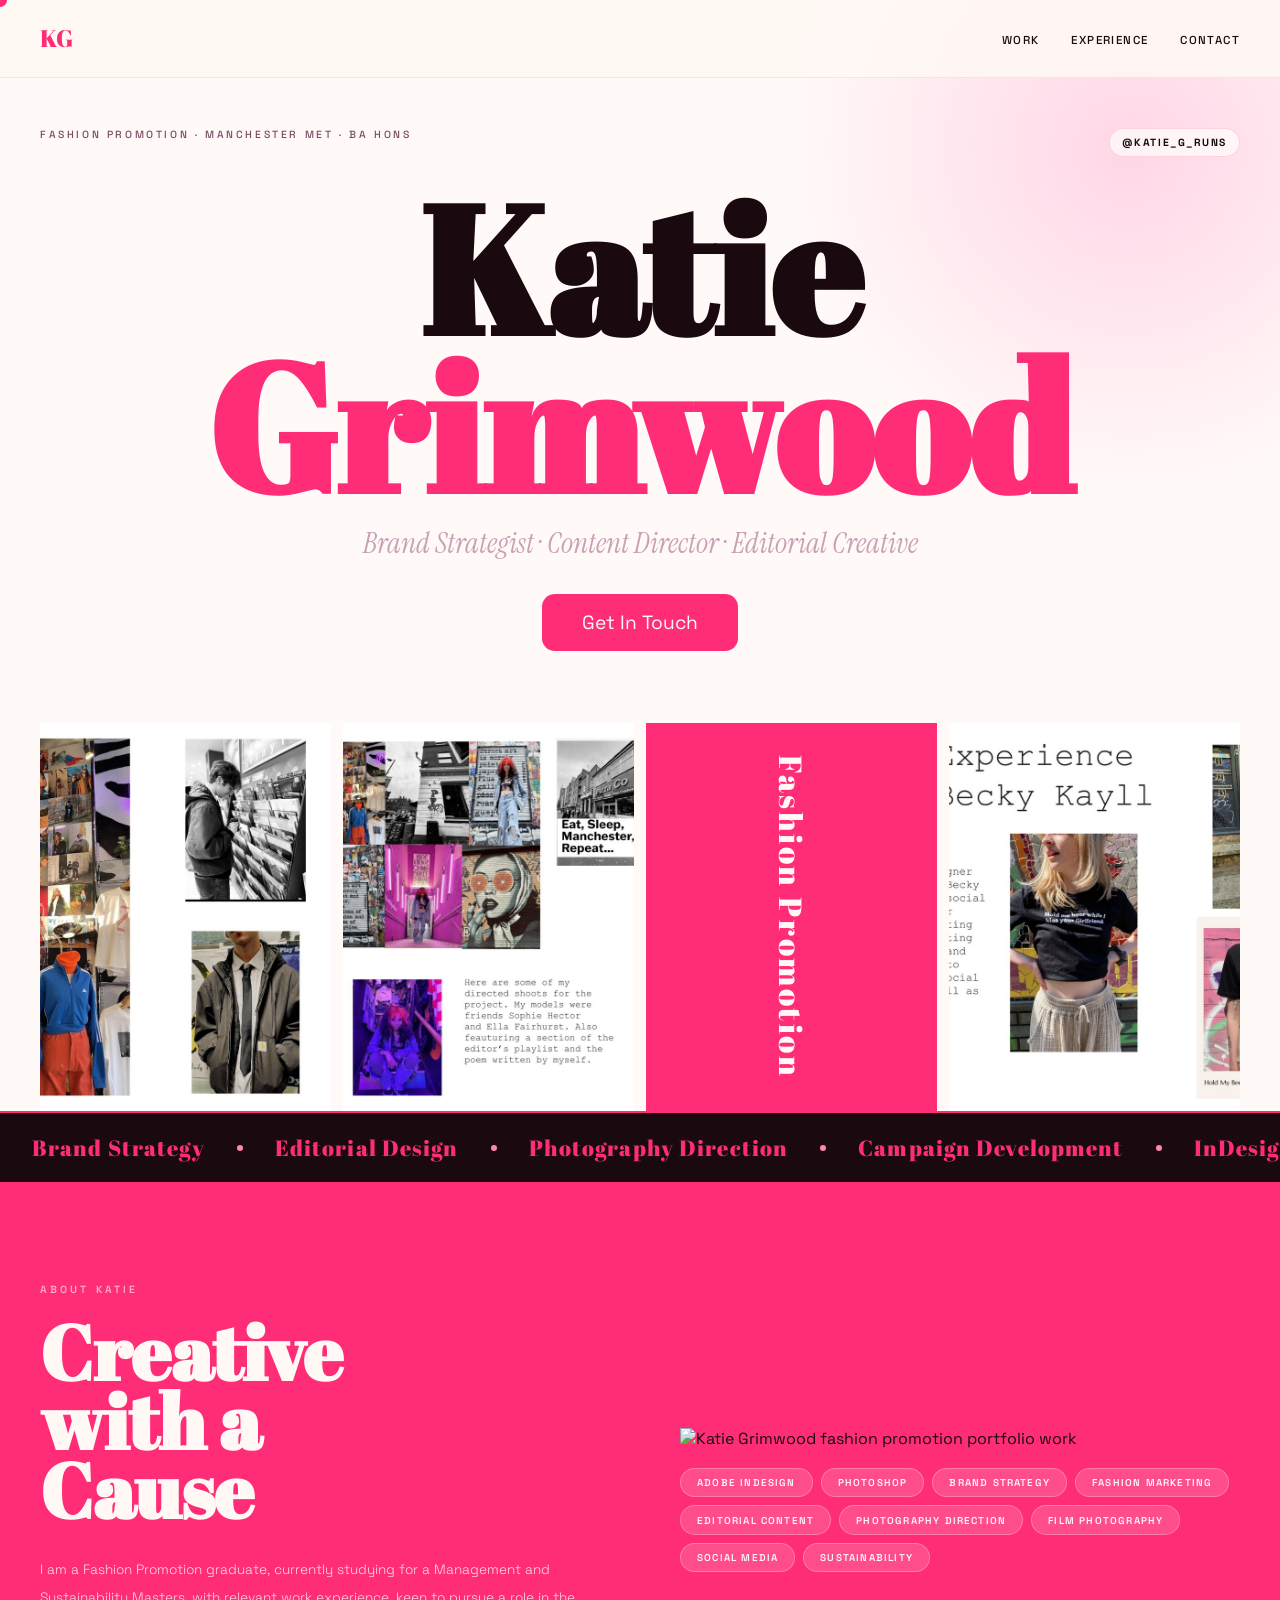
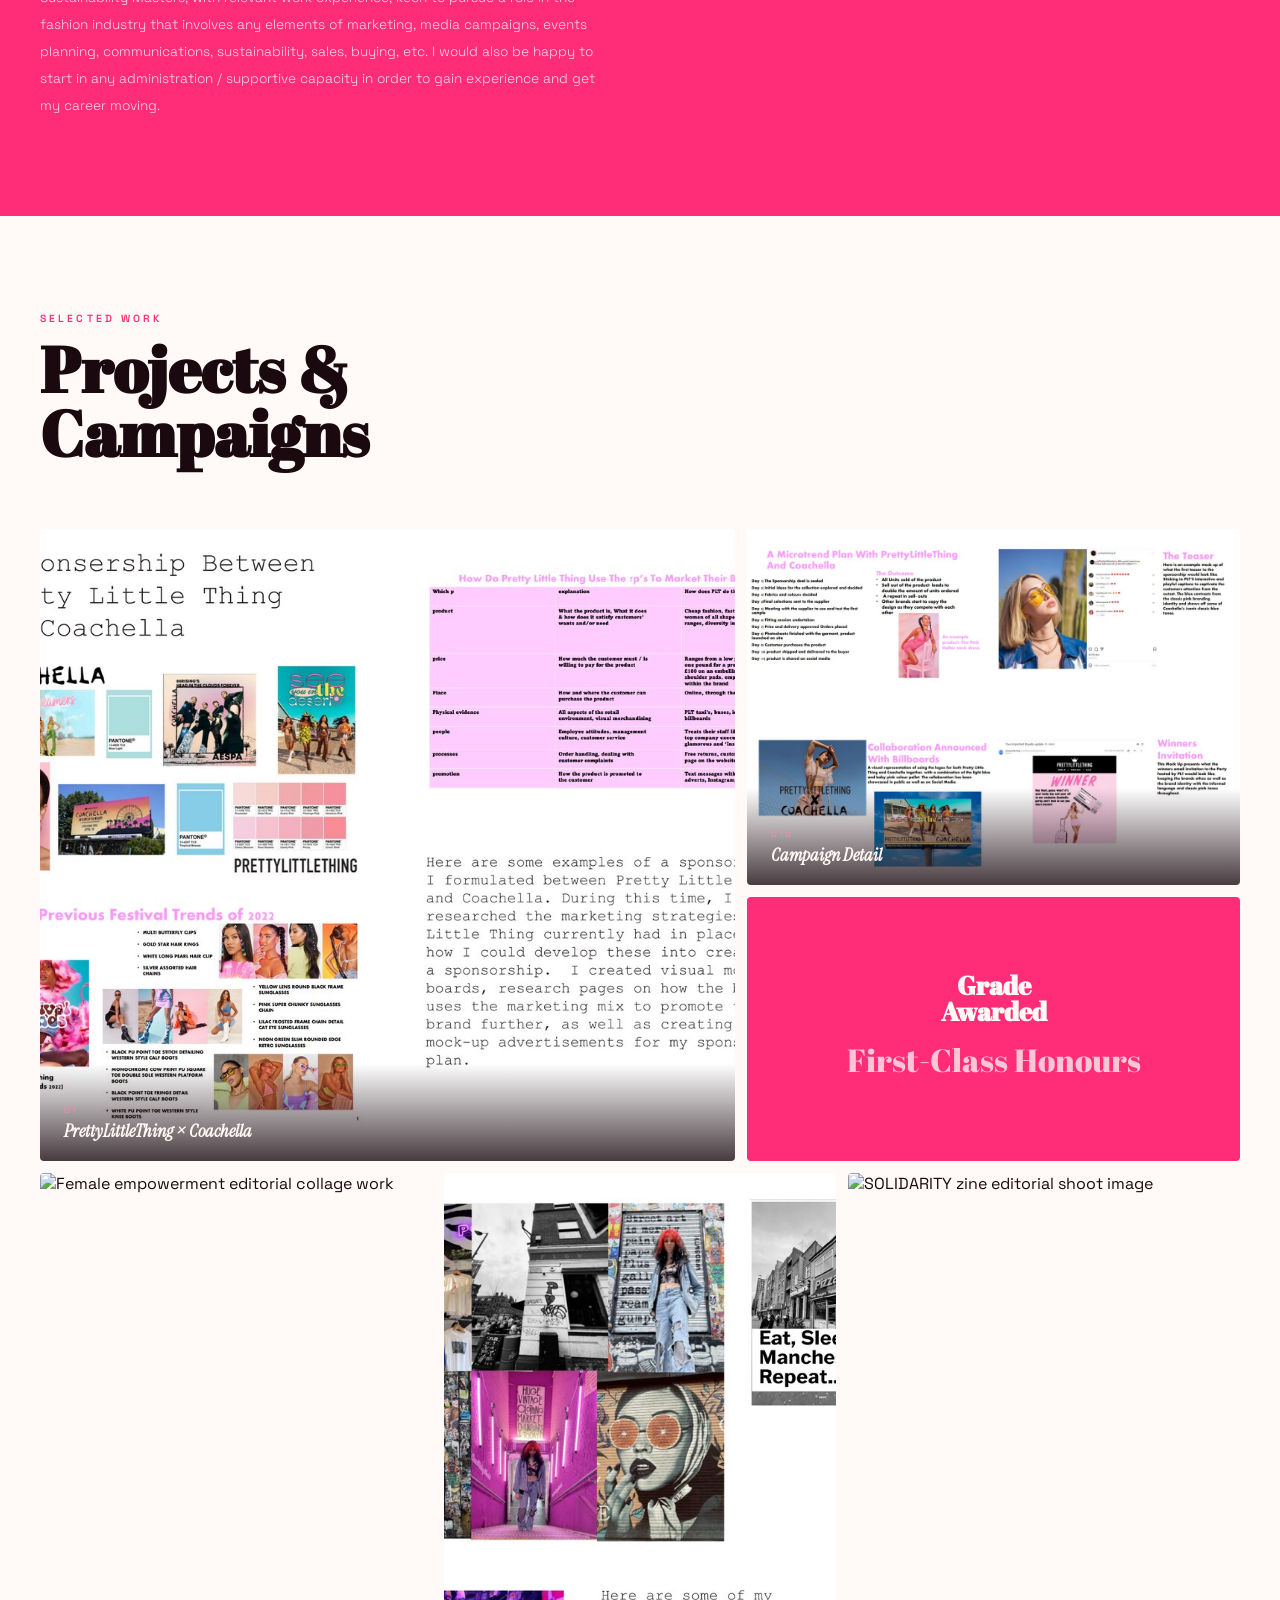
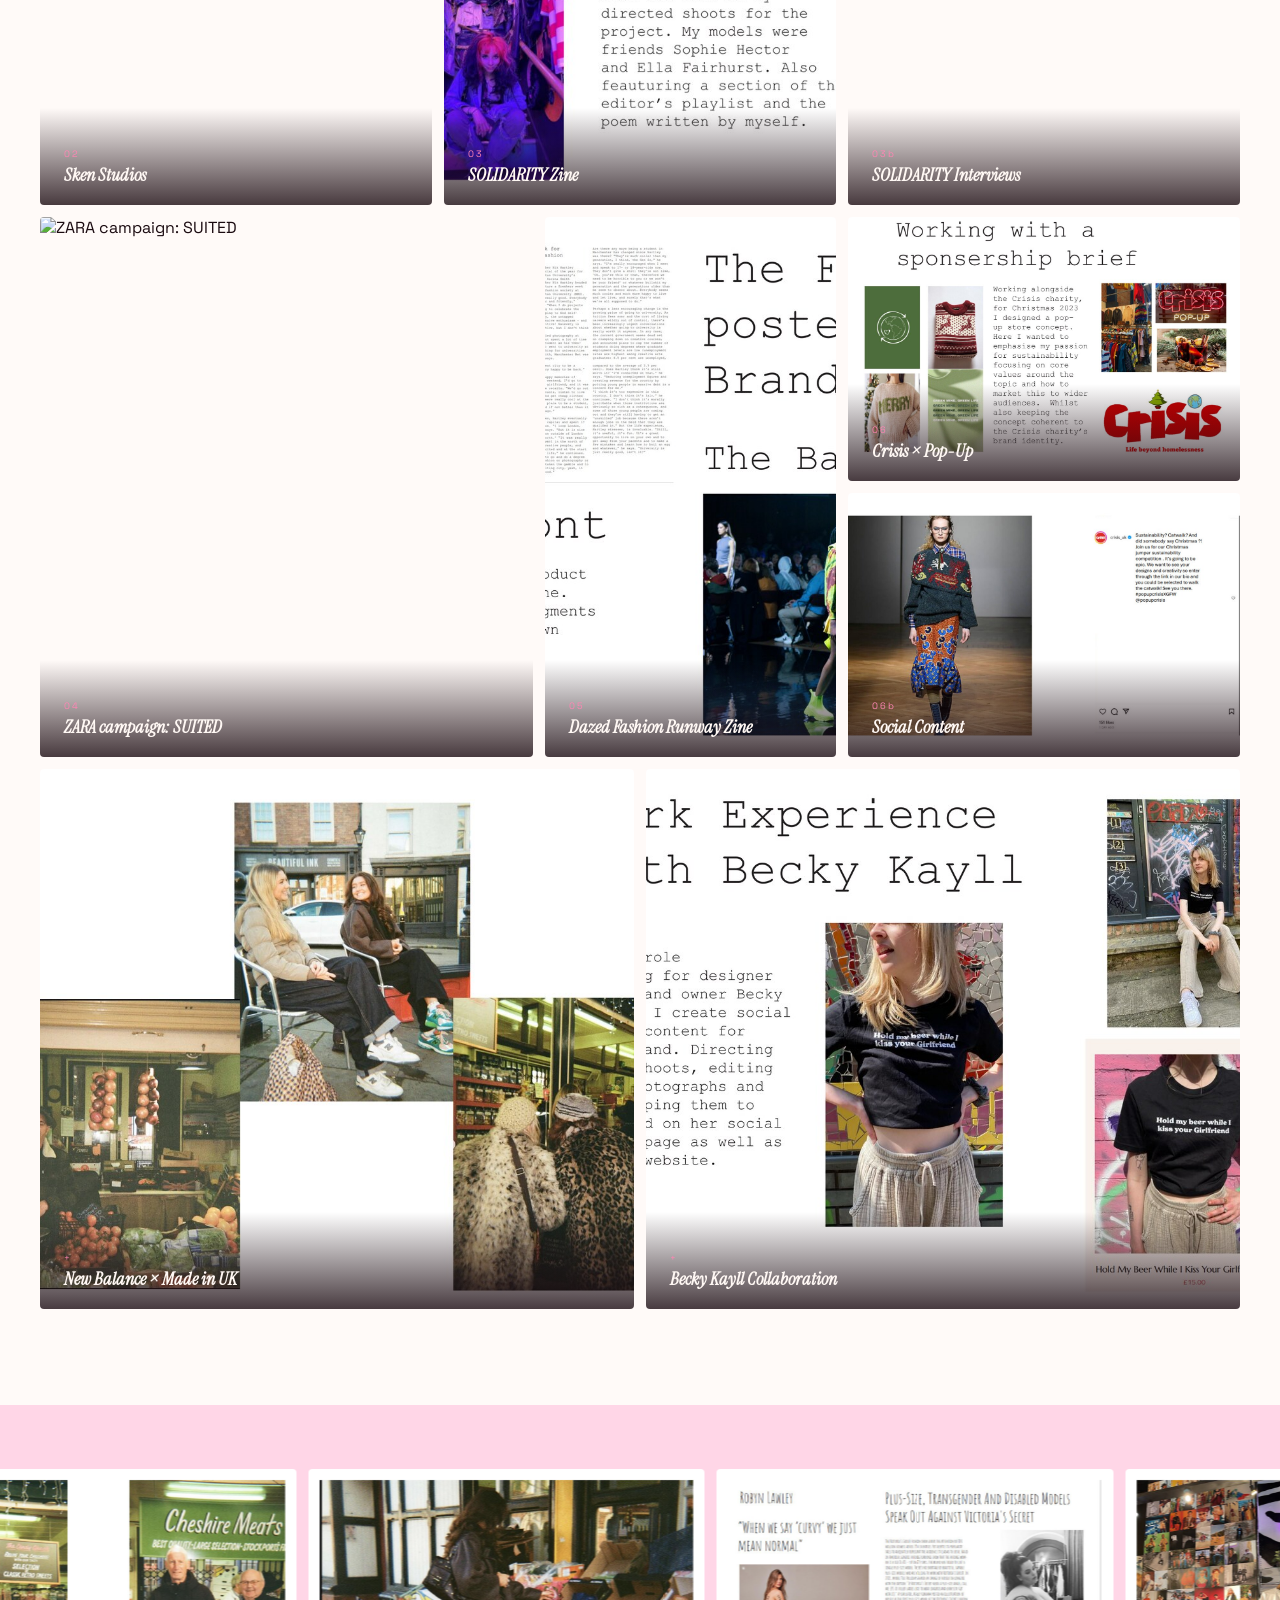
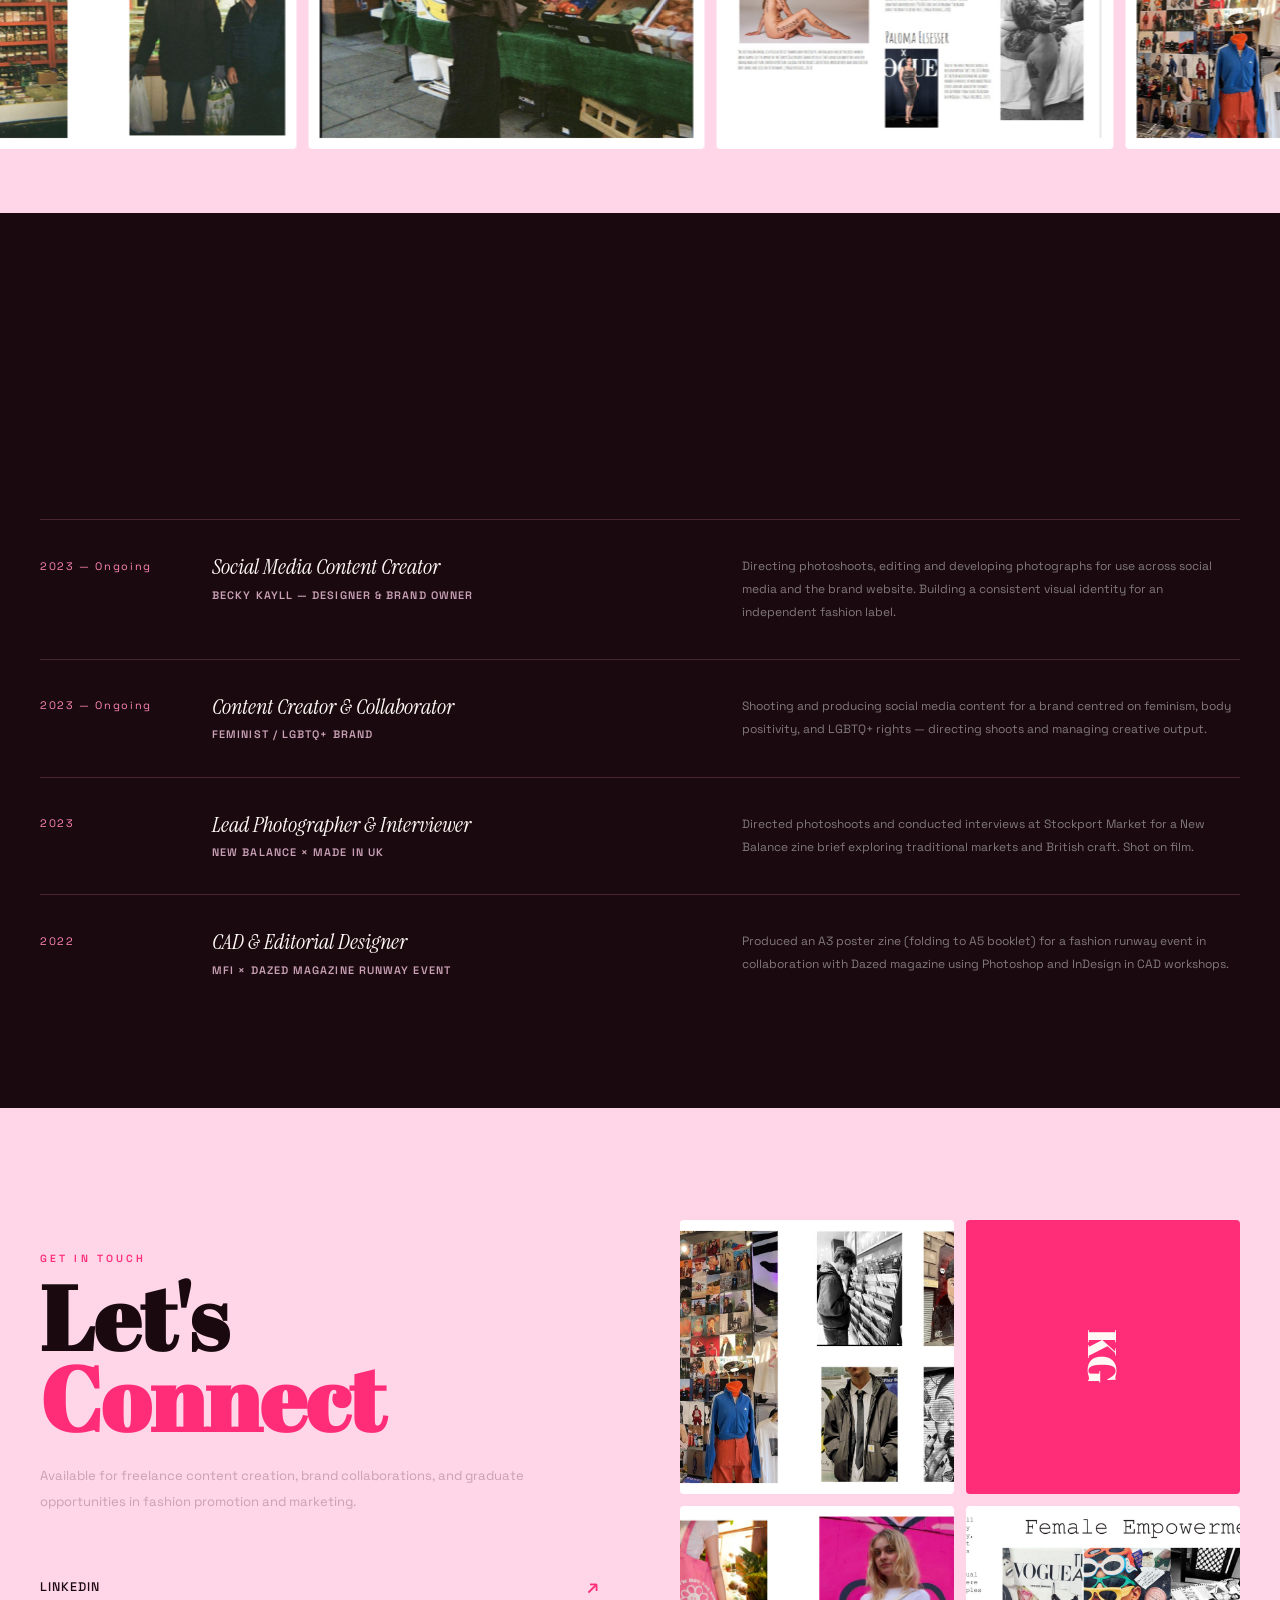
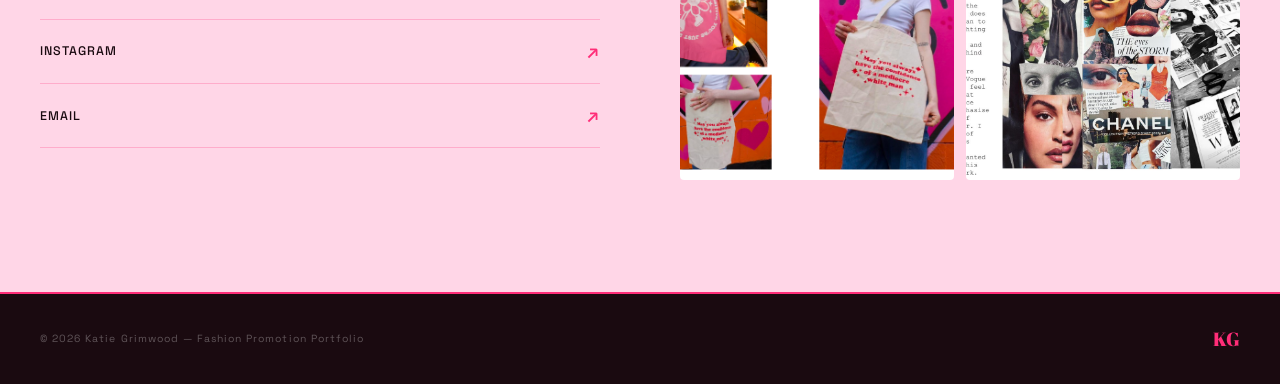
==== commit 744a20a5: "Add files via upload" ====
--- a/index.html
+++ b/index.html
@@ -123,7 +123,7 @@
     <div class="proj-grid">
 
       <!-- 1 large: PLT x Coachella -->
-      <div class="proj g1 reveal" tabindex="0">
+      <div class="proj g1 reveal lightbox-trigger" tabindex="0">
         <img src="images/img5.jpeg" alt="PrettyLittleThing x Coachella campaign strategy board" loading="lazy">
         <div class="proj-label">
           <p class="proj-num">01</p>
@@ -139,7 +139,7 @@
       </div>
 
       <!-- 2: PLT microtrend detail -->
-      <div class="proj g2 reveal reveal-d1" tabindex="0">
+      <div class="proj g2 reveal reveal-d1 lightbox-trigger" tabindex="0">
         <img src="images/img6.jpeg" alt="PrettyLittleThing campaign detail mockup" loading="lazy">
         <div class="proj-label">
           <p class="proj-num">01b</p>
@@ -161,7 +161,7 @@
       </div>
 
       <!-- 4: Sken Studios -->
-      <div class="proj g4 reveal reveal-d1" tabindex="0">
+      <div class="proj g4 reveal reveal-d1 lightbox-trigger" tabindex="0">
         <img src="images/sken.png" alt="Female empowerment editorial collage work" loading="lazy">
         <div class="proj-label">
           <p class="proj-num">02</p>
@@ -181,7 +181,7 @@
       </div>
 
       <!-- 5: Solidarity zine shoot -->
-      <div class="proj g5 reveal reveal-d2" tabindex="0">
+      <div class="proj g5 reveal reveal-d2 lightbox-trigger" tabindex="0">
         <img src="images/img8.jpeg" alt="SOLIDARITY zine editorial shoot image" loading="lazy">
         <div class="proj-label">
           <p class="proj-num">03</p>
@@ -197,7 +197,7 @@
       </div>
 
       <!-- 6: Manchester street -->
-      <div class="proj g6 reveal reveal-d3" tabindex="0">
+      <div class="proj g6 reveal reveal-d3 lightbox-trigger" tabindex="0">
         <img src="images/interviews.png" alt="SOLIDARITY zine editorial shoot image" loading="lazy">
         <div class="proj-label">
           <p class="proj-num">03b</p>
@@ -206,13 +206,14 @@
         <div class="proj-overlay">
           <p class="proj-num">03b / 06</p>
           <h3 class="proj-name">SOLIDARITY Interviews</h3>
-          <p class="proj-detail">Interviews conducted for Solidarity magazine to discover what Manchester's music scene meant to people at the time.</p>
+          <p class="proj-detail">Interviews conducted for Solidarity magazine to discover what Manchester's music scene
+            meant to people at the time.</p>
           <span class="proj-badge">Interview</span>
         </div>
       </div>
 
-      <!-- 7: Khatri Batik -->
-      <div class="proj g7 reveal" tabindex="0">
+      <!-- 7: ZARA -->
+      <div class="proj g7 reveal lightbox-trigger" tabindex="0">
         <img src="images/zara 1.png" alt="ZARA campaign: SUITED" loading="lazy">
         <div class="proj-label">
           <p class="proj-num">04</p>
@@ -227,7 +228,7 @@
       </div>
 
       <!-- 8: Dazed zine -->
-      <div class="proj g8 reveal reveal-d1" tabindex="0">
+      <div class="proj g8 reveal reveal-d1 lightbox-trigger" tabindex="0">
         <img src="images/img11.jpeg" alt="Dazed fashion runway poster zine design" loading="lazy">
         <div class="proj-label">
           <p class="proj-num">05</p>
@@ -243,7 +244,7 @@
       </div>
 
       <!-- 9: Crisis popup -->
-      <div class="proj g9 reveal reveal-d2" tabindex="0">
+      <div class="proj g9 reveal reveal-d2 lightbox-trigger" tabindex="0">
         <img src="images/img12.jpeg" alt="Crisis charity pop-up store campaign concept" loading="lazy">
         <div class="proj-label">
           <p class="proj-num">06</p>
@@ -259,7 +260,7 @@
       </div>
 
       <!-- 10: Crisis instagram -->
-      <div class="proj g10 reveal reveal-d3" tabindex="0">
+      <div class="proj g10 reveal reveal-d3 lightbox-trigger" tabindex="0">
         <img src="images/img13.jpeg" alt="Crisis charity social content mockup" loading="lazy">
         <div class="proj-label">
           <p class="proj-num">06b</p>
@@ -272,7 +273,7 @@
       </div>
 
       <!-- 11: New Balance -->
-      <div class="proj g11 reveal" tabindex="0">
+      <div class="proj g11 reveal lightbox-trigger" tabindex="0">
         <img src="images/img14.jpeg" alt="New Balance Made in UK zine project" loading="lazy">
         <div class="proj-label">
           <p class="proj-num">+</p>
@@ -287,7 +288,7 @@
       </div>
 
       <!-- 12: Becky Kayll -->
-      <div class="proj g12 reveal reveal-d1" tabindex="0">
+      <div class="proj g12 reveal reveal-d1 lightbox-trigger" tabindex="0">
         <img src="images/img15.jpeg" alt="Becky Kayll collaboration content work" loading="lazy">
         <div class="proj-label">
           <p class="proj-num">+</p>
@@ -406,6 +407,12 @@
     <p class="f-logo">KG</p>
   </footer>
 
+  <!-- LIGHTBOX -->
+  <div id="lightbox" class="lightbox" aria-hidden="true">
+    <span class="lightbox-close" aria-label="Close">&times;</span>
+    <img class="lightbox-img" src="" alt="">
+  </div>
+
   <script>
     // Cursor
     const cur = document.getElementById('cur');
@@ -447,6 +454,41 @@
 
       requestAnimationFrame(animateGalleryReel);
     }
+
+    // Lightbox
+    const lightbox = document.getElementById('lightbox');
+    const lightboxImg = lightbox.querySelector('.lightbox-img');
+
+    const openLightbox = (proj) => {
+      const img = proj.querySelector('img');
+      if (!img) return;
+      lightboxImg.src = proj.dataset.full || img.src;
+      lightboxImg.alt = img.alt;
+      lightbox.classList.add('open');
+      lightbox.setAttribute('aria-hidden', 'false');
+      document.body.style.overflow = 'hidden';
+    };
+
+    const closeLightbox = () => {
+      lightbox.classList.remove('open');
+      lightbox.setAttribute('aria-hidden', 'true');
+      document.body.style.overflow = '';
+    };
+
+    document.querySelectorAll('.proj.lightbox-trigger').forEach(proj => {
+      proj.addEventListener('click', () => openLightbox(proj));
+      proj.addEventListener('keydown', e => {
+        if (e.key === 'Enter' || e.key === ' ') {
+          e.preventDefault();
+          openLightbox(proj);
+        }
+      });
+    });
+
+    lightbox.addEventListener('click', closeLightbox);
+    document.addEventListener('keydown', e => {
+      if (e.key === 'Escape' && lightbox.classList.contains('open')) closeLightbox();
+    });
   </script>
 </body>
 
--- a/style.css
+++ b/style.css
@@ -1,4 +1,10 @@
-    *,*::before,*::after{box-sizing:border-box;margin:0;padding:0;}
+    *,
+    *::before,
+    *::after {
+      box-sizing: border-box;
+      margin: 0;
+      padding: 0;
+    }
 
     :root {
       --hot: #FF2D78;
@@ -28,8 +34,12 @@
       cursor: pointer;
       transition: transform .2s ease, background .2s ease;
     }
+
     button:hover,
-    .button-link:hover { transform: translateY(-2px); }
+    .button-link:hover {
+      transform: translateY(-2px);
+    }
+
     a:focus-visible,
     button:focus-visible,
     .proj:focus-visible {
@@ -37,7 +47,9 @@
       outline-offset: 4px;
     }
 
-    html { scroll-behavior: smooth; }
+    html {
+      scroll-behavior: smooth;
+    }
 
     body {
       background: var(--cream);
@@ -49,27 +61,42 @@
 
     /* cursor */
     #cur {
-      width: 14px; height: 14px;
+      width: 14px;
+      height: 14px;
       background: var(--hot);
       border-radius: 50%;
-      position: fixed; top:0; left:0;
+      position: fixed;
+      top: 0;
+      left: 0;
       pointer-events: none;
       z-index: 9999;
-      transform: translate(-50%,-50%);
+      transform: translate(-50%, -50%);
       transition: width .25s, height .25s, background .25s;
       mix-blend-mode: multiply;
     }
-    #cur.big { width: 48px; height: 48px; background: var(--bubblegum); }
+
+    #cur.big {
+      width: 48px;
+      height: 48px;
+      background: var(--bubblegum);
+    }
 
     /* ── NAV ── */
     nav {
-      position: fixed; top:0; left:0; right:0; z-index:200;
-      display: flex; justify-content: space-between; align-items: center;
+      position: fixed;
+      top: 0;
+      left: 0;
+      right: 0;
+      z-index: 200;
+      display: flex;
+      justify-content: space-between;
+      align-items: center;
       padding: 1.4rem 2.5rem;
-      background: rgba(255,248,244,0.85);
+      background: rgba(255, 248, 244, 0.85);
       backdrop-filter: blur(12px);
-      border-bottom: 1px solid rgba(255,45,120,0.12);
-    }
+      border-bottom: 1px solid rgba(255, 45, 120, 0.12);
+    }
+
     .nav-logo {
       font-family: 'Abril Fatface', serif;
       font-size: 1.5rem;
@@ -77,7 +104,13 @@
       text-decoration: none;
       letter-spacing: 0.02em;
     }
-    .nav-links { display:flex; gap:2rem; list-style:none; }
+
+    .nav-links {
+      display: flex;
+      gap: 2rem;
+      list-style: none;
+    }
+
     .nav-links a {
       font-size: 0.72rem;
       font-weight: 500;
@@ -87,7 +120,10 @@
       text-decoration: none;
       transition: color .2s;
     }
-    .nav-links a:hover { color: var(--hot); }
+
+    .nav-links a:hover {
+      color: var(--hot);
+    }
 
     /* ── HERO ── */
     .hero {
@@ -99,21 +135,28 @@
       position: relative;
       overflow: hidden;
     }
+
     .hero::before {
-      content:'';
+      content: '';
       position: absolute;
-      top: -200px; right: -200px;
-      width: 700px; height: 700px;
+      top: -200px;
+      right: -200px;
+      width: 700px;
+      height: 700px;
       border-radius: 50%;
       background: radial-gradient(circle, var(--pale) 0%, transparent 70%);
       pointer-events: none;
     }
+
     .hero-top {
       padding: 3rem 2.5rem 0;
-      display: flex; justify-content: space-between; align-items: flex-start;
+      display: flex;
+      justify-content: space-between;
+      align-items: flex-start;
       position: relative;
       z-index: 3;
     }
+
     .hero-tag {
       font-size: 0.65rem;
       font-weight: 500;
@@ -121,6 +164,7 @@
       text-transform: uppercase;
       color: #7b4b63;
     }
+
     .hero-social {
       font-size: 0.65rem;
       font-weight: 700;
@@ -128,19 +172,24 @@
       text-transform: uppercase;
       color: var(--ink);
       text-decoration: none;
-      background: rgba(255,250,248,0.82);
-      border: 1px solid rgba(255,45,120,0.18);
+      background: rgba(255, 250, 248, 0.82);
+      border: 1px solid rgba(255, 45, 120, 0.18);
       border-radius: 999px;
       padding: 0.45rem 0.75rem;
       backdrop-filter: blur(10px);
     }
+
     .hero-center {
-      display: flex; flex-direction: column; align-items: center;
+      display: flex;
+      flex-direction: column;
+      align-items: center;
       justify-content: center;
       text-align: center;
       padding: 2rem 2rem 0;
-      position: relative; z-index: 2;
-    }
+      position: relative;
+      z-index: 2;
+    }
+
     .hero-name {
       font-family: 'Abril Fatface', serif;
       font-size: clamp(5rem, 14vw, 13rem);
@@ -148,7 +197,11 @@
       color: var(--ink);
       animation: fadeDown .9s ease forwards;
     }
-    .hero-name span { color: var(--hot); }
+
+    .hero-name span {
+      color: var(--hot);
+    }
+
     .hero-subtitle {
       font-family: 'Instrument Serif', serif;
       font-style: italic;
@@ -157,6 +210,7 @@
       margin-top: 1.2rem;
       animation: fadeDown .9s .15s ease both;
     }
+
     .hero-img-strip {
       display: grid;
       grid-template-columns: repeat(4, 1fr);
@@ -164,21 +218,31 @@
       padding: 2.5rem 2.5rem 0;
       animation: fadeUp .9s .3s ease both;
     }
+
     .hero-img-strip .strip-img {
       aspect-ratio: 3/4;
       overflow: hidden;
       position: relative;
     }
+
     .hero-img-strip .strip-img img {
-      width: 100%; height: 100%;
+      width: 100%;
+      height: 100%;
       object-fit: cover;
       transition: transform .6s ease;
     }
-    .hero-img-strip .strip-img:hover img { transform: scale(1.06); }
+
+    .hero-img-strip .strip-img:hover img {
+      transform: scale(1.06);
+    }
+
     .strip-img.accent {
       background: var(--hot);
-      display: flex; align-items: center; justify-content: center;
-    }
+      display: flex;
+      align-items: center;
+      justify-content: center;
+    }
+
     .strip-img.accent span {
       font-family: 'Abril Fatface', serif;
       font-size: 2rem;
@@ -187,8 +251,14 @@
       text-orientation: mixed;
       letter-spacing: 0.08em;
     }
-    .strip-img.pale-accent { background: var(--pale); }
-    .strip-img.lilac-accent { background: var(--lilac); }
+
+    .strip-img.pale-accent {
+      background: var(--pale);
+    }
+
+    .strip-img.lilac-accent {
+      background: var(--lilac);
+    }
 
     /* ── ABOUT ── */
     .about {
@@ -199,14 +269,16 @@
       gap: 5rem;
       align-items: center;
     }
+
     .about-left .eyebrow {
       font-size: 0.65rem;
       font-weight: 600;
       letter-spacing: 0.3em;
       text-transform: uppercase;
-      color: rgba(255,255,255,0.6);
+      color: rgba(255, 255, 255, 0.6);
       margin-bottom: 1rem;
     }
+
     .about-left h2 {
       font-family: 'Abril Fatface', serif;
       font-size: clamp(3rem, 6vw, 5.5rem);
@@ -214,41 +286,54 @@
       color: var(--cream);
       margin-bottom: 2rem;
     }
+
     .about-left p {
       font-size: 0.85rem;
       line-height: 2;
-      color: rgba(255,255,255,0.82);
+      color: rgba(255, 255, 255, 0.82);
       font-weight: 300;
     }
+
     .about-right {
-      display: flex; flex-direction: column; gap: 1.2rem;
-    }
+      display: flex;
+      flex-direction: column;
+      gap: 1.2rem;
+    }
+
     .about-img-stack {
       display: grid;
       grid-template-columns: 1fr;
       gap: 0.6rem;
     }
+
     .about-img-stack img {
       width: 100%;
       object-fit: cover;
       filter: saturate(0.9);
     }
+
     .skills {
-      display: flex; flex-wrap: wrap; gap: 0.5rem;
-    }
+      display: flex;
+      flex-wrap: wrap;
+      gap: 0.5rem;
+    }
+
     .skill {
       font-size: 0.62rem;
       font-weight: 600;
       letter-spacing: 0.12em;
       text-transform: uppercase;
       padding: 0.45rem 1rem;
-      background: rgba(255,255,255,0.15);
+      background: rgba(255, 255, 255, 0.15);
       color: var(--cream);
-      border: 1px solid rgba(255,255,255,0.25);
+      border: 1px solid rgba(255, 255, 255, 0.25);
       border-radius: 100px;
       transition: background .2s;
     }
-    .skill:hover { background: rgba(255,255,255,0.3); }
+
+    .skill:hover {
+      background: rgba(255, 255, 255, 0.3);
+    }
 
     /* ── MARQUEE ── */
     .marquee-wrap {
@@ -258,12 +343,14 @@
       border-top: 2px solid var(--hot);
       border-bottom: 2px solid var(--hot);
     }
+
     .marquee-track {
       display: flex;
       white-space: nowrap;
       animation: marquee 18s linear infinite;
       gap: 0;
     }
+
     .marquee-item {
       display: inline-flex;
       align-items: center;
@@ -274,15 +361,23 @@
       color: var(--hot);
       letter-spacing: 0.05em;
     }
+
     .marquee-dot {
-      width: 6px; height: 6px;
+      width: 6px;
+      height: 6px;
       border-radius: 50%;
       background: var(--bubblegum);
       flex-shrink: 0;
     }
+
     @keyframes marquee {
-      from { transform: translateX(0); }
-      to { transform: translateX(-50%); }
+      from {
+        transform: translateX(0);
+      }
+
+      to {
+        transform: translateX(-50%);
+      }
     }
 
     /* ── PROJECTS ── */
@@ -290,10 +385,14 @@
       padding: 6rem 2.5rem;
       background: var(--warm-white);
     }
+
     .projects-header {
-      display: flex; justify-content: space-between; align-items: flex-end;
+      display: flex;
+      justify-content: space-between;
+      align-items: flex-end;
       margin-bottom: 4rem;
     }
+
     .section-eyebrow {
       font-size: 0.65rem;
       font-weight: 600;
@@ -302,6 +401,7 @@
       color: var(--hot);
       margin-bottom: 0.8rem;
     }
+
     .section-title {
       font-family: 'Abril Fatface', serif;
       font-size: clamp(2.5rem, 5vw, 4rem);
@@ -322,34 +422,52 @@
       overflow: hidden;
       border-radius: 4px;
     }
+
     .proj img {
-      width: 100%; height: 100%;
+      width: 100%;
+      height: 100%;
       object-fit: cover;
-      transition: transform .7s cubic-bezier(.25,.46,.45,.94);
+      transition: transform .7s cubic-bezier(.25, .46, .45, .94);
       display: block;
     }
-    .proj:hover img { transform: scale(1.07); }
+
+    .proj:hover img {
+      transform: scale(1.07);
+    }
+
     .proj-overlay {
-      position: absolute; inset: 0;
-      background: linear-gradient(to top, rgba(26,10,16,0.92) 0%, rgba(26,10,16,0.15) 55%, transparent 100%);
+      position: absolute;
+      inset: 0;
+      background: linear-gradient(to top, rgba(26, 10, 16, 0.92) 0%, rgba(26, 10, 16, 0.15) 55%, transparent 100%);
       opacity: 0;
       transition: opacity .35s ease;
-      display: flex; flex-direction: column; justify-content: flex-end;
+      display: flex;
+      flex-direction: column;
+      justify-content: flex-end;
       padding: 1.8rem;
     }
+
     .proj:hover .proj-overlay,
-    .proj:focus-visible .proj-overlay { opacity: 1; }
+    .proj:focus-visible .proj-overlay {
+      opacity: 1;
+    }
+
     .proj-label {
-      position: absolute; bottom: 0; left: 0; right: 0;
+      position: absolute;
+      bottom: 0;
+      left: 0;
+      right: 0;
       padding: 2.5rem 1.5rem 1.2rem;
-      background: linear-gradient(to top, rgba(26,10,16,0.8), transparent);
-    }
+      background: linear-gradient(to top, rgba(26, 10, 16, 0.8), transparent);
+    }
+
     .proj-num {
       font-size: 0.58rem;
       letter-spacing: 0.2em;
       color: var(--bubblegum);
       margin-bottom: 0.3rem;
     }
+
     .proj-name {
       font-family: 'Instrument Serif', serif;
       font-size: 1.1rem;
@@ -357,12 +475,14 @@
       color: var(--cream);
       line-height: 1.2;
     }
+
     .proj-detail {
       font-size: 0.68rem;
-      color: rgba(255,214,231,0.8);
+      color: rgba(255, 214, 231, 0.8);
       line-height: 1.7;
       margin-top: 0.5rem;
     }
+
     .proj-badge {
       display: inline-block;
       margin-top: 0.8rem;
@@ -375,24 +495,46 @@
       color: var(--cream);
       border-radius: 100px;
     }
+
     /* solid-colour panels */
-    .proj.solid { cursor: none; }
-    .proj.solid-hot { background: var(--hot); }
-    .proj.solid-pale { background: var(--pale); }
-    .proj.solid-lilac { background: var(--lilac); }
-    .proj.solid-ink { background: var(--ink); }
+    .proj.solid {
+      cursor: none;
+    }
+
+    .proj.solid-hot {
+      background: var(--hot);
+    }
+
+    .proj.solid-pale {
+      background: var(--pale);
+    }
+
+    .proj.solid-lilac {
+      background: var(--lilac);
+    }
+
+    .proj.solid-ink {
+      background: var(--ink);
+    }
+
     .proj-solid-text {
-      position: absolute; inset: 0;
-      display: flex; flex-direction: column;
-      align-items: center; justify-content: center;
-      text-align: center; padding: 1.5rem;
-    }
+      position: absolute;
+      inset: 0;
+      display: flex;
+      flex-direction: column;
+      align-items: center;
+      justify-content: center;
+      text-align: center;
+      padding: 1.5rem;
+    }
+
     .proj-solid-text h3 {
       font-family: 'Abril Fatface', serif;
       font-size: clamp(1.2rem, 2vw, 2rem);
       line-height: 1;
       color: var(--cream);
     }
+
     .proj-solid-text p {
       font-family: 'Abril Fatface', serif;
       font-size: clamp(1.45rem, 3vw, 2rem);
@@ -400,21 +542,105 @@
       line-height: 1.6;
       opacity: 0.75;
       color: var(--cream);
+
+
+    }
+
+
+    .lightbox {
+      display: none;
+      position: fixed;
+      inset: 0;
+      background: rgba(0, 0, 0, 0.9);
+      z-index: 9999;
+      justify-content: center;
+      align-items: center;
+      cursor: zoom-out;
+    }
+
+    .lightbox.open {
+      display: flex;
+    }
+
+    .lightbox-img {
+      max-width: 90%;
+      max-height: 90%;
+    }
+
+    .lightbox-close {
+      position: absolute;
+      top: 20px;
+      right: 30px;
+      color: #fff;
+      font-size: 40px;
+      cursor: pointer;
+      user-select: none;
+    }
+
+    .proj.lightbox-trigger {
+      cursor: zoom-in;
     }
 
     /* grid positions */
-    .g1  { grid-column: 1/8;  grid-row: 1/8; }
-    .g2  { grid-column: 8/13; grid-row: 1/5; }
-    .g3  { grid-column: 8/13; grid-row: 5/8; }
-    .g4  { grid-column: 1/5;  grid-row: 8/15; }
-    .g5  { grid-column: 5/9;  grid-row: 8/15; }
-    .g6  { grid-column: 9/13; grid-row: 8/15; }
-    .g7  { grid-column: 1/6;  grid-row: 15/21; }
-    .g8  { grid-column: 6/9;  grid-row: 15/21; }
-    .g9  { grid-column: 9/13; grid-row: 15/18; }
-    .g10 { grid-column: 9/13; grid-row: 18/21; }
-    .g11 { grid-column: 1/7;  grid-row: 21/27; }
-    .g12 { grid-column: 7/13; grid-row: 21/27; }
+    .g1 {
+      grid-column: 1/8;
+      grid-row: 1/8;
+    }
+
+    .g2 {
+      grid-column: 8/13;
+      grid-row: 1/5;
+    }
+
+    .g3 {
+      grid-column: 8/13;
+      grid-row: 5/8;
+    }
+
+    .g4 {
+      grid-column: 1/5;
+      grid-row: 8/15;
+    }
+
+    .g5 {
+      grid-column: 5/9;
+      grid-row: 8/15;
+    }
+
+    .g6 {
+      grid-column: 9/13;
+      grid-row: 8/15;
+    }
+
+    .g7 {
+      grid-column: 1/6;
+      grid-row: 15/21;
+    }
+
+    .g8 {
+      grid-column: 6/9;
+      grid-row: 15/21;
+    }
+
+    .g9 {
+      grid-column: 9/13;
+      grid-row: 15/18;
+    }
+
+    .g10 {
+      grid-column: 9/13;
+      grid-row: 18/21;
+    }
+
+    .g11 {
+      grid-column: 1/7;
+      grid-row: 21/27;
+    }
+
+    .g12 {
+      grid-column: 7/13;
+      grid-row: 21/27;
+    }
 
     /* ── GALLERY STRIP ── */
     .gallery-strip {
@@ -422,17 +648,20 @@
       padding: 4rem 0;
       overflow: hidden;
     }
+
     .gallery-strip-inner {
       display: flex;
       width: max-content;
       will-change: transform;
     }
+
     .gallery-strip-group {
       display: flex;
       gap: 0.75rem;
       padding-right: 0.75rem;
       width: max-content;
     }
+
     .gallery-strip-group img {
       height: 280px;
       width: auto;
@@ -440,33 +669,50 @@
       flex-shrink: 0;
       border-radius: 4px;
     }
+
     /* ── EXPERIENCE ── */
     .experience {
       padding: 6rem 2.5rem;
       background: var(--ink);
     }
-    .experience .section-title { color: var(--cream); }
-    .experience .section-eyebrow { color: var(--bubblegum); }
+
+    .experience .section-title {
+      color: var(--cream);
+    }
+
+    .experience .section-eyebrow {
+      color: var(--bubblegum);
+    }
+
     .exp-list {
       margin-top: 3.5rem;
-      display: flex; flex-direction: column;
-    }
+      display: flex;
+      flex-direction: column;
+    }
+
     .exp-row {
       display: grid;
       grid-template-columns: 140px 1fr 1fr;
       gap: 2rem;
       padding: 2.2rem 0;
-      border-top: 1px solid rgba(255,133,179,0.2);
+      border-top: 1px solid rgba(255, 133, 179, 0.2);
       align-items: start;
       transition: background .2s;
     }
-    .exp-row:hover { background: rgba(255,45,120,0.05); padding-left: 1rem; padding-right: 1rem; }
+
+    .exp-row:hover {
+      background: rgba(255, 45, 120, 0.05);
+      padding-left: 1rem;
+      padding-right: 1rem;
+    }
+
     .exp-year {
       font-size: 0.68rem;
       letter-spacing: 0.15em;
       color: var(--bubblegum);
       padding-top: 0.2rem;
     }
+
     .exp-role {
       font-family: 'Instrument Serif', serif;
       font-style: italic;
@@ -474,6 +720,7 @@
       color: var(--cream);
       line-height: 1.2;
     }
+
     .exp-co {
       font-size: 0.68rem;
       font-weight: 600;
@@ -482,10 +729,11 @@
       color: var(--muted);
       margin-top: 0.4rem;
     }
+
     .exp-desc {
       font-size: 0.75rem;
       line-height: 1.9;
-      color: rgba(255,255,255,0.45);
+      color: rgba(255, 255, 255, 0.45);
     }
 
     /* ── CONTACT ── */
@@ -497,6 +745,7 @@
       gap: 5rem;
       align-items: center;
     }
+
     .contact h2 {
       font-family: 'Abril Fatface', serif;
       font-size: clamp(3rem, 7vw, 6rem);
@@ -504,18 +753,30 @@
       color: var(--ink);
       margin-bottom: 1.5rem;
     }
-    .contact h2 span { color: var(--hot); }
+
+    .contact h2 span {
+      color: var(--hot);
+    }
+
     .contact-body {
-      font-size: 0.82rem; line-height: 2;
-      color: var(--muted); margin-bottom: 2.5rem;
-    }
+      font-size: 0.82rem;
+      line-height: 2;
+      color: var(--muted);
+      margin-bottom: 2.5rem;
+    }
+
     .contact-links {
-      display: flex; flex-direction: column; gap: 0;
-    }
+      display: flex;
+      flex-direction: column;
+      gap: 0;
+    }
+
     .c-link {
-      display: flex; align-items: center; justify-content: space-between;
+      display: flex;
+      align-items: center;
+      justify-content: space-between;
       padding: 1.2rem 0;
-      border-bottom: 1px solid rgba(255,45,120,0.25);
+      border-bottom: 1px solid rgba(255, 45, 120, 0.25);
       text-decoration: none;
       color: var(--ink);
       font-size: 0.78rem;
@@ -524,11 +785,21 @@
       text-transform: uppercase;
       transition: color .2s, padding-left .2s;
     }
-    .c-link:hover { color: var(--hot); padding-left: 0.75rem; }
-    .c-link-arrow { font-size: 1.2rem; color: var(--hot); }
+
+    .c-link:hover {
+      color: var(--hot);
+      padding-left: 0.75rem;
+    }
+
+    .c-link-arrow {
+      font-size: 1.2rem;
+      color: var(--hot);
+    }
+
     .contact-right {
       position: relative;
     }
+
     .contact-img-collage {
       display: grid;
       grid-template-columns: 1fr 1fr;
@@ -536,16 +807,22 @@
       gap: 0.75rem;
       aspect-ratio: 1;
     }
+
     .contact-img-collage img {
-      width: 100%; height: 100%;
+      width: 100%;
+      height: 100%;
       object-fit: cover;
       border-radius: 4px;
     }
+
     .contact-img-collage .collage-accent {
       background: var(--hot);
       border-radius: 4px;
-      display: flex; align-items: center; justify-content: center;
-    }
+      display: flex;
+      align-items: center;
+      justify-content: center;
+    }
+
     .collage-accent-text {
       font-family: 'Abril Fatface', serif;
       font-size: 2.5rem;
@@ -557,46 +834,137 @@
     footer {
       background: var(--ink);
       padding: 2rem 2.5rem;
-      display: flex; justify-content: space-between; align-items: center;
+      display: flex;
+      justify-content: space-between;
+      align-items: center;
       border-top: 2px solid var(--hot);
     }
-    .f-copy { font-size: 0.65rem; letter-spacing: 0.1em; color: rgba(255,255,255,0.3); }
+
+    .f-copy {
+      font-size: 0.65rem;
+      letter-spacing: 0.1em;
+      color: rgba(255, 255, 255, 0.3);
+    }
+
     .f-logo {
       font-family: 'Abril Fatface', serif;
-      font-size: 1.2rem; color: var(--hot);
+      font-size: 1.2rem;
+      color: var(--hot);
     }
 
     /* ── ANIMATIONS ── */
     @keyframes fadeDown {
-      from { opacity:0; transform: translateY(-20px); }
-      to { opacity:1; transform: translateY(0); }
-    }
+      from {
+        opacity: 0;
+        transform: translateY(-20px);
+      }
+
+      to {
+        opacity: 1;
+        transform: translateY(0);
+      }
+    }
+
     @keyframes fadeUp {
-      from { opacity:0; transform: translateY(20px); }
-      to { opacity:1; transform: translateY(0); }
-    }
-    .reveal { opacity:0; transform:translateY(28px); transition: opacity .7s ease, transform .7s ease; }
-    .reveal.in { opacity:1; transform:translateY(0); }
-    .reveal-d1 { transition-delay:.1s; }
-    .reveal-d2 { transition-delay:.2s; }
-    .reveal-d3 { transition-delay:.32s; }
-    .reveal-d4 { transition-delay:.45s; }
+      from {
+        opacity: 0;
+        transform: translateY(20px);
+      }
+
+      to {
+        opacity: 1;
+        transform: translateY(0);
+      }
+    }
+
+    .reveal {
+      opacity: 0;
+      transform: translateY(28px);
+      transition: opacity .7s ease, transform .7s ease;
+    }
+
+    .reveal.in {
+      opacity: 1;
+      transform: translateY(0);
+    }
+
+    .reveal-d1 {
+      transition-delay: .1s;
+    }
+
+    .reveal-d2 {
+      transition-delay: .2s;
+    }
+
+    .reveal-d3 {
+      transition-delay: .32s;
+    }
+
+    .reveal-d4 {
+      transition-delay: .45s;
+    }
 
     /* ── RESPONSIVE ── */
-    @media(max-width:900px){
-      nav { padding: 1.2rem 1.5rem; }
-      .hero-img-strip { grid-template-columns: repeat(2,1fr); padding: 1.5rem 1.5rem 0; }
-      .about { grid-template-columns:1fr; gap:3rem; padding:5rem 1.5rem; }
-      .proj-grid { grid-template-columns:1fr 1fr; grid-auto-rows:60px; }
-      .g1,.g2,.g3,.g4,.g5,.g6,.g7,.g8,.g9,.g10,.g11,.g12 { grid-column:span 2; grid-row:span 5; }
-      .contact { grid-template-columns:1fr; padding:5rem 1.5rem; }
-      .exp-row { grid-template-columns:1fr; gap:.75rem; }
-      .projects { padding:5rem 1.5rem; }
-    }
-
-    @media(max-width:640px){
-      body { cursor: auto; }
-      #cur { display: none; }
+    @media(max-width:900px) {
+      nav {
+        padding: 1.2rem 1.5rem;
+      }
+
+      .hero-img-strip {
+        grid-template-columns: repeat(2, 1fr);
+        padding: 1.5rem 1.5rem 0;
+      }
+
+      .about {
+        grid-template-columns: 1fr;
+        gap: 3rem;
+        padding: 5rem 1.5rem;
+      }
+
+      .proj-grid {
+        grid-template-columns: 1fr 1fr;
+        grid-auto-rows: 60px;
+      }
+
+      .g1,
+      .g2,
+      .g3,
+      .g4,
+      .g5,
+      .g6,
+      .g7,
+      .g8,
+      .g9,
+      .g10,
+      .g11,
+      .g12 {
+        grid-column: span 2;
+        grid-row: span 5;
+      }
+
+      .contact {
+        grid-template-columns: 1fr;
+        padding: 5rem 1.5rem;
+      }
+
+      .exp-row {
+        grid-template-columns: 1fr;
+        gap: .75rem;
+      }
+
+      .projects {
+        padding: 5rem 1.5rem;
+      }
+    }
+
+    @media(max-width:640px) {
+      body {
+        cursor: auto;
+      }
+
+      #cur {
+        display: none;
+      }
 
       button,
       .button-link {
@@ -611,8 +979,15 @@
         padding: 0.95rem 1rem;
         align-items: center;
       }
-      .nav-logo { font-size: 1.35rem; }
-      .nav-links { gap: 0.8rem; }
+
+      .nav-logo {
+        font-size: 1.35rem;
+      }
+
+      .nav-links {
+        gap: 0.8rem;
+      }
+
       .nav-links a {
         font-size: 0.58rem;
         letter-spacing: 0.08em;
@@ -622,49 +997,63 @@
         min-height: auto;
         padding-top: 4.2rem;
       }
+
       .hero::before {
         width: 360px;
         height: 360px;
         top: -130px;
         right: -170px;
       }
+
       .hero-top {
         padding: 1.5rem 1rem 0;
         flex-direction: column;
         gap: 0.65rem;
       }
+
       .hero-tag,
       .hero-social {
         font-size: 0.58rem;
         letter-spacing: 0.12em;
         line-height: 1.5;
       }
+
       .hero-social {
         align-self: flex-start;
         padding: 0.4rem 0.65rem;
       }
-      .hero-center { padding: 3rem 1rem 0; }
+
+      .hero-center {
+        padding: 3rem 1rem 0;
+      }
+
       .hero-name {
         max-width: 100%;
         font-size: clamp(2.85rem, 17vw, 5rem);
         line-height: 0.92;
       }
+
       .hero-subtitle {
         max-width: 20rem;
         font-size: 1.08rem;
         line-height: 1.35;
       }
+
       .hero-img-strip {
         grid-template-columns: repeat(2, minmax(0, 1fr));
         gap: 0.5rem;
         padding: 2rem 1rem 0;
       }
+
       .strip-img.accent span {
         font-size: 1.25rem;
         letter-spacing: 0.04em;
       }
 
-      .marquee-wrap { padding: 0.85rem 0; }
+      .marquee-wrap {
+        padding: 0.85rem 0;
+      }
+
       .marquee-item {
         gap: 1rem;
         padding: 0 1rem;
@@ -677,36 +1066,51 @@
       .contact {
         padding: 4rem 1rem;
       }
-      .about { gap: 2rem; }
+
+      .about {
+        gap: 2rem;
+      }
+
       .about-left h2,
       .contact h2 {
         font-size: clamp(2.7rem, 16vw, 4rem);
       }
+
       .about-left p,
       .contact-body {
         font-size: 0.82rem;
         line-height: 1.8;
       }
+
       .skill {
         font-size: 0.56rem;
         padding: 0.42rem 0.7rem;
       }
 
-      .projects-header { margin-bottom: 2rem; }
-      .section-title { font-size: clamp(2.35rem, 13vw, 3.2rem); }
+      .projects-header {
+        margin-bottom: 2rem;
+      }
+
+      .section-title {
+        font-size: clamp(2.35rem, 13vw, 3.2rem);
+      }
+
       .section-eyebrow {
         font-size: 0.58rem;
         letter-spacing: 0.22em;
       }
+
       .proj-grid {
         display: flex;
         flex-direction: column;
         gap: 0.85rem;
       }
+
       .proj {
         min-height: 360px;
         aspect-ratio: 4 / 5;
       }
+
       .proj.g2,
       .proj.g3,
       .proj.g9,
@@ -714,42 +1118,78 @@
         min-height: 260px;
         aspect-ratio: 4 / 3;
       }
+
       .proj-overlay {
         opacity: 1;
         padding: 1.2rem;
-        background: linear-gradient(to top, rgba(26,10,16,0.92) 0%, rgba(26,10,16,0.35) 58%, rgba(26,10,16,0.02) 100%);
-      }
-      .proj-label { display: none; }
+        background: linear-gradient(to top, rgba(26, 10, 16, 0.92) 0%, rgba(26, 10, 16, 0.35) 58%, rgba(26, 10, 16, 0.02) 100%);
+      }
+
+      .proj-label {
+        display: none;
+      }
+
       .proj-detail {
         font-size: 0.72rem;
         line-height: 1.55;
       }
-      .proj-name { font-size: 1.22rem; }
+
+      .proj-name {
+        font-size: 1.22rem;
+      }
+
       .proj-badge {
         align-self: flex-start;
         max-width: 100%;
         white-space: normal;
       }
-      .proj-solid-text h3 { font-size: 1.25rem; }
-      .proj-solid-text p { font-size: 1.45rem; }
-
-      .gallery-strip { padding: 2.5rem 0; }
-      .gallery-strip-group img { height: 190px; }
-
-      .exp-list { margin-top: 2rem; }
+
+      .proj-solid-text h3 {
+        font-size: 1.25rem;
+      }
+
+      .proj-solid-text p {
+        font-size: 1.45rem;
+      }
+
+      .gallery-strip {
+        padding: 2.5rem 0;
+      }
+
+      .gallery-strip-group img {
+        height: 190px;
+      }
+
+      .exp-list {
+        margin-top: 2rem;
+      }
+
       .exp-row {
         padding: 1.6rem 0;
         gap: 0.55rem;
       }
+
       .exp-row:hover {
         padding-left: 0;
         padding-right: 0;
       }
-      .exp-role { font-size: 1.2rem; }
-      .exp-desc { line-height: 1.7; }
-
-      .contact { gap: 2.25rem; }
-      .contact-img-collage { gap: 0.5rem; }
+
+      .exp-role {
+        font-size: 1.2rem;
+      }
+
+      .exp-desc {
+        line-height: 1.7;
+      }
+
+      .contact {
+        gap: 2.25rem;
+      }
+
+      .contact-img-collage {
+        gap: 0.5rem;
+      }
+
       .c-link {
         font-size: 0.7rem;
         letter-spacing: 0.06em;
@@ -761,13 +1201,54 @@
         gap: 0.75rem;
         text-align: center;
       }
-      .f-copy { line-height: 1.6; }
-    }
-
-    @media(max-width:380px){
+
+      .f-copy {
+        line-height: 1.6;
+      }
+    }
+
+    @media(max-width:380px) {
       .hero-name {
         font-size: clamp(2.55rem, 16vw, 3.5rem);
       }
-      .nav-links { gap: 0.55rem; }
-      .nav-links a { font-size: 0.54rem; }
-    }
+
+      .nav-links {
+        gap: 0.55rem;
+      }
+
+      .nav-links a {
+        font-size: 0.54rem;
+      }
+    }
+
+    .lightbox {
+  display: none;
+  position: fixed;
+  inset: 0;
+  background: rgba(0, 0, 0, 0.92);
+  z-index: 9999;
+  justify-content: center;
+  align-items: center;
+  cursor: zoom-out;
+  padding: 40px;
+}
+.lightbox.open { display: flex; }
+.lightbox-img {
+  max-width: 95%;
+  max-height: 95%;
+  object-fit: contain;
+  box-shadow: 0 20px 60px rgba(0, 0, 0, 0.5);
+}
+.lightbox-close {
+  position: absolute;
+  top: 24px;
+  right: 32px;
+  color: #fff;
+  font-size: 44px;
+  line-height: 1;
+  cursor: pointer;
+  user-select: none;
+  font-family: 'Space Grotesk', sans-serif;
+  font-weight: 300;
+}
+.proj.lightbox-trigger { cursor: zoom-in; }
